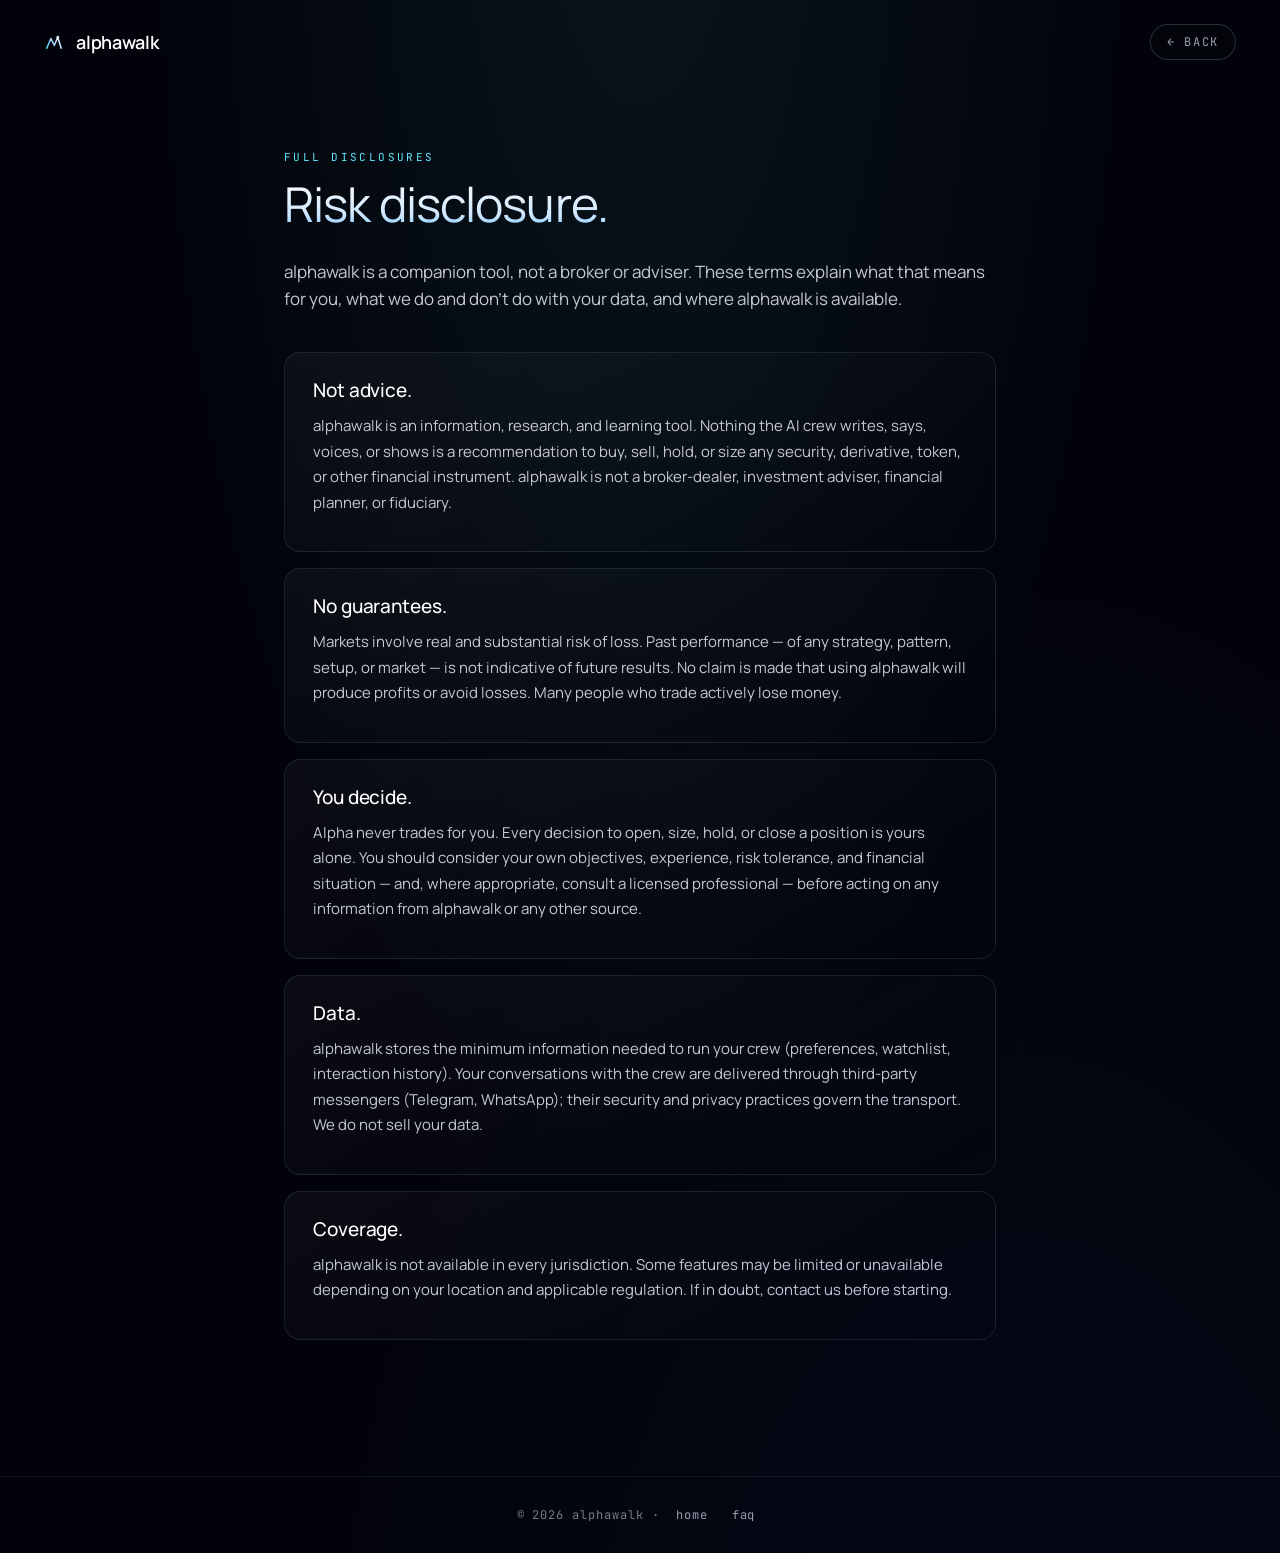
==== disclosures.html @ 396869d4 "Add files via upload" ====
<!doctype html>
<html lang="en">
<head>
<meta charset="utf-8" />
<meta name="viewport" content="width=device-width,initial-scale=1,viewport-fit=cover" />
<title>Disclosures — alphawalk</title>
<meta name="description" content="Risk disclosure, data, and coverage terms for alphawalk." />
<meta name="theme-color" content="#02030a" />
<link rel="icon" type="image/svg+xml" href="data:image/svg+xml;utf8,<svg xmlns='http://www.w3.org/2000/svg' viewBox='0 0 32 32'><defs><linearGradient id='g' x1='4' y1='26' x2='23' y2='8' gradientUnits='userSpaceOnUse'><stop offset='0%25' stop-color='%235fe8ff'/><stop offset='35%25' stop-color='%237cc9ff'/><stop offset='70%25' stop-color='%23cfe7ff'/><stop offset='100%25' stop-color='%23f4f8ff'/></linearGradient></defs><rect width='32' height='32' rx='7' fill='%2302030a'/><path d='M6 25 L12 11 L17 21 L22 9 L27 25' stroke='url(%23g)' stroke-width='2.3' stroke-linecap='round' stroke-linejoin='round' fill='none'/><circle cx='22' cy='9' r='3.2' fill='%23cfe7ff' opacity='0.35'/><circle cx='22' cy='9' r='2' fill='%23f4f8ff'/></svg>" />
<link rel="preconnect" href="https://fonts.googleapis.com" />
<link rel="preconnect" href="https://fonts.gstatic.com" crossorigin />
<link href="https://fonts.googleapis.com/css2?family=Manrope:wght@300;400;500;600;700&family=JetBrains+Mono:wght@400;500;600&display=swap" rel="stylesheet" />
<style>
  *,*::before,*::after{box-sizing:border-box}
  html,body{margin:0;padding:0}
  :root{
    --ink-0:#05070d;
    --rope:#5fe8ff;
    --icy:#cfe7ff;
    --paper:#eef2ff;
    --paper-soft:rgba(238,242,255,.82);
    --paper-mute:rgba(238,242,255,.65);
    --paper-faint:rgba(238,242,255,.5);
    --sans:'Manrope',system-ui,-apple-system,Helvetica,Arial,sans-serif;
    --mono:'JetBrains Mono',ui-monospace,Menlo,monospace;
  }
  body{
    font-family:var(--sans);
    color:var(--paper);
    background:
      radial-gradient(ellipse at 50% -10%, rgba(95,232,255,.08), transparent 55%),
      radial-gradient(ellipse at 80% 120%, rgba(43,93,255,.06), transparent 50%),
      #02030a;
    min-height:100vh;
    -webkit-font-smoothing:antialiased;
    -moz-osx-font-smoothing:grayscale;
  }
  a{color:var(--rope);text-decoration:none}
  a:hover{color:#fff}
  .shell{max-width:760px; margin:0 auto; padding:0 24px}

  /* Minimal top nav — logo + back link */
  .nav{
    display:flex; align-items:center; justify-content:space-between;
    padding:24px 24px 0;
    max-width:1240px; margin:0 auto;
  }
  .wordmark{
    display:inline-flex; align-items:center; gap:10px;
    font-family:var(--sans); font-weight:600; font-size:18px;
    letter-spacing:-.01em; color:#fff;
  }
  .wordmark .mark-glyph{width:22px; height:22px}
  .back-link{
    font-family:var(--mono); font-size:12px; letter-spacing:.14em;
    text-transform:uppercase; color:var(--paper-mute);
    padding:9px 16px; border-radius:999px;
    border:1px solid rgba(207,231,255,.18);
    background:rgba(4,6,12,.5);
    backdrop-filter:blur(12px);
    -webkit-backdrop-filter:blur(12px);
    transition:color .2s ease, border-color .2s ease, background .2s ease;
  }
  .back-link:hover{
    color:#fff;
    border-color:rgba(95,232,255,.4);
    background:rgba(95,232,255,.08);
  }

  /* Content */
  main{padding:clamp(60px, 10vh, 120px) 0 120px}
  .topic{
    font-family:var(--mono); font-size:11px; letter-spacing:.22em;
    text-transform:uppercase; color:var(--rope);
    margin-bottom:14px;
  }
  h1{
    font-family:var(--sans); font-weight:400;
    font-size:clamp(32px, 5.2vw, 48px);
    letter-spacing:-.02em; line-height:1.08;
    margin:0 0 28px;
    background:linear-gradient(180deg,#fff 0%,#cfe7ff 70%,#7cc9ff 100%);
    -webkit-background-clip:text; background-clip:text;
    color:transparent;
  }
  .intro{
    font-size:17px; line-height:1.6;
    color:var(--paper-soft); margin:0 0 40px;
  }
  h2{
    font-family:var(--sans); font-weight:500;
    font-size:19px; letter-spacing:-.005em;
    color:#fff;
    margin:36px 0 10px;
  }
  p{
    font-size:15px; line-height:1.7;
    color:var(--paper-soft);
    margin:0 0 12px;
  }
  .section{
    padding:24px 28px;
    border-radius:16px;
    border:1px solid rgba(207,231,255,.10);
    background:linear-gradient(150deg, rgba(255,255,255,.04), rgba(255,255,255,0));
    margin-bottom:16px;
  }
  .section h2{margin-top:0}

  /* Footer */
  footer{
    border-top:1px solid rgba(207,231,255,.08);
    padding:30px 0;
    font-size:12px; color:var(--paper-faint);
    text-align:center;
    font-family:var(--mono); letter-spacing:.08em;
  }
  footer a{color:var(--paper-mute); margin:0 8px}
  footer a:hover{color:#fff}

  @media (max-width:600px){
    .nav{padding:16px 16px 0}
    .shell{padding:0 18px}
    .section{padding:20px 18px}
    main{padding:60px 0 80px}
    .intro{font-size:15.5px}
    p{font-size:14.5px}
  }
</style>
</head>
<body>

<nav class="nav">
  <a href="index.html" class="wordmark" aria-label="alphawalk — home">
    <svg class="mark-glyph" viewBox="0 0 32 32" aria-hidden="true">
      <defs>
        <linearGradient id="g" x1="4" y1="26" x2="23" y2="8" gradientUnits="userSpaceOnUse">
          <stop offset="0%"   stop-color="#5fe8ff"/>
          <stop offset="35%"  stop-color="#7cc9ff"/>
          <stop offset="70%"  stop-color="#cfe7ff"/>
          <stop offset="100%" stop-color="#f4f8ff"/>
        </linearGradient>
      </defs>
      <path d="M4 25 L10 11 L15 21 L20 9 L25 25" stroke="url(#g)" stroke-width="2.2" stroke-linecap="round" stroke-linejoin="round" fill="none"/>
      <circle cx="20" cy="9" r="2.6" fill="#cfe7ff" opacity="0.35"/>
      <circle cx="20" cy="9" r="1.6" fill="#f4f8ff"/>
    </svg>
    <span>alphawalk</span>
  </a>
  <a href="index.html" class="back-link">← back</a>
</nav>

<main>
  <div class="shell">
    <div class="topic">Full disclosures</div>
    <h1>Risk disclosure.</h1>
    <p class="intro">alphawalk is a companion tool, not a broker or adviser. These terms explain what that means for you, what we do and don't do with your data, and where alphawalk is available.</p>

    <div class="section">
      <h2>Not advice.</h2>
      <p>alphawalk is an information, research, and learning tool. Nothing the AI crew writes, says, voices, or shows is a recommendation to buy, sell, hold, or size any security, derivative, token, or other financial instrument. alphawalk is not a broker-dealer, investment adviser, financial planner, or fiduciary.</p>
    </div>

    <div class="section">
      <h2>No guarantees.</h2>
      <p>Markets involve real and substantial risk of loss. Past performance — of any strategy, pattern, setup, or market — is not indicative of future results. No claim is made that using alphawalk will produce profits or avoid losses. Many people who trade actively lose money.</p>
    </div>

    <div class="section">
      <h2>You decide.</h2>
      <p>Alpha never trades for you. Every decision to open, size, hold, or close a position is yours alone. You should consider your own objectives, experience, risk tolerance, and financial situation — and, where appropriate, consult a licensed professional — before acting on any information from alphawalk or any other source.</p>
    </div>

    <div class="section">
      <h2>Data.</h2>
      <p>alphawalk stores the minimum information needed to run your crew (preferences, watchlist, interaction history). Your conversations with the crew are delivered through third-party messengers (Telegram, WhatsApp); their security and privacy practices govern the transport. We do not sell your data.</p>
    </div>

    <div class="section">
      <h2>Coverage.</h2>
      <p>alphawalk is not available in every jurisdiction. Some features may be limited or unavailable depending on your location and applicable regulation. If in doubt, contact us before starting.</p>
    </div>
  </div>
</main>

<footer>
  © 2026 alphawalk ·
  <a href="index.html">home</a>
  <a href="index.html#faq">faq</a>
</footer>

</body>
</html>
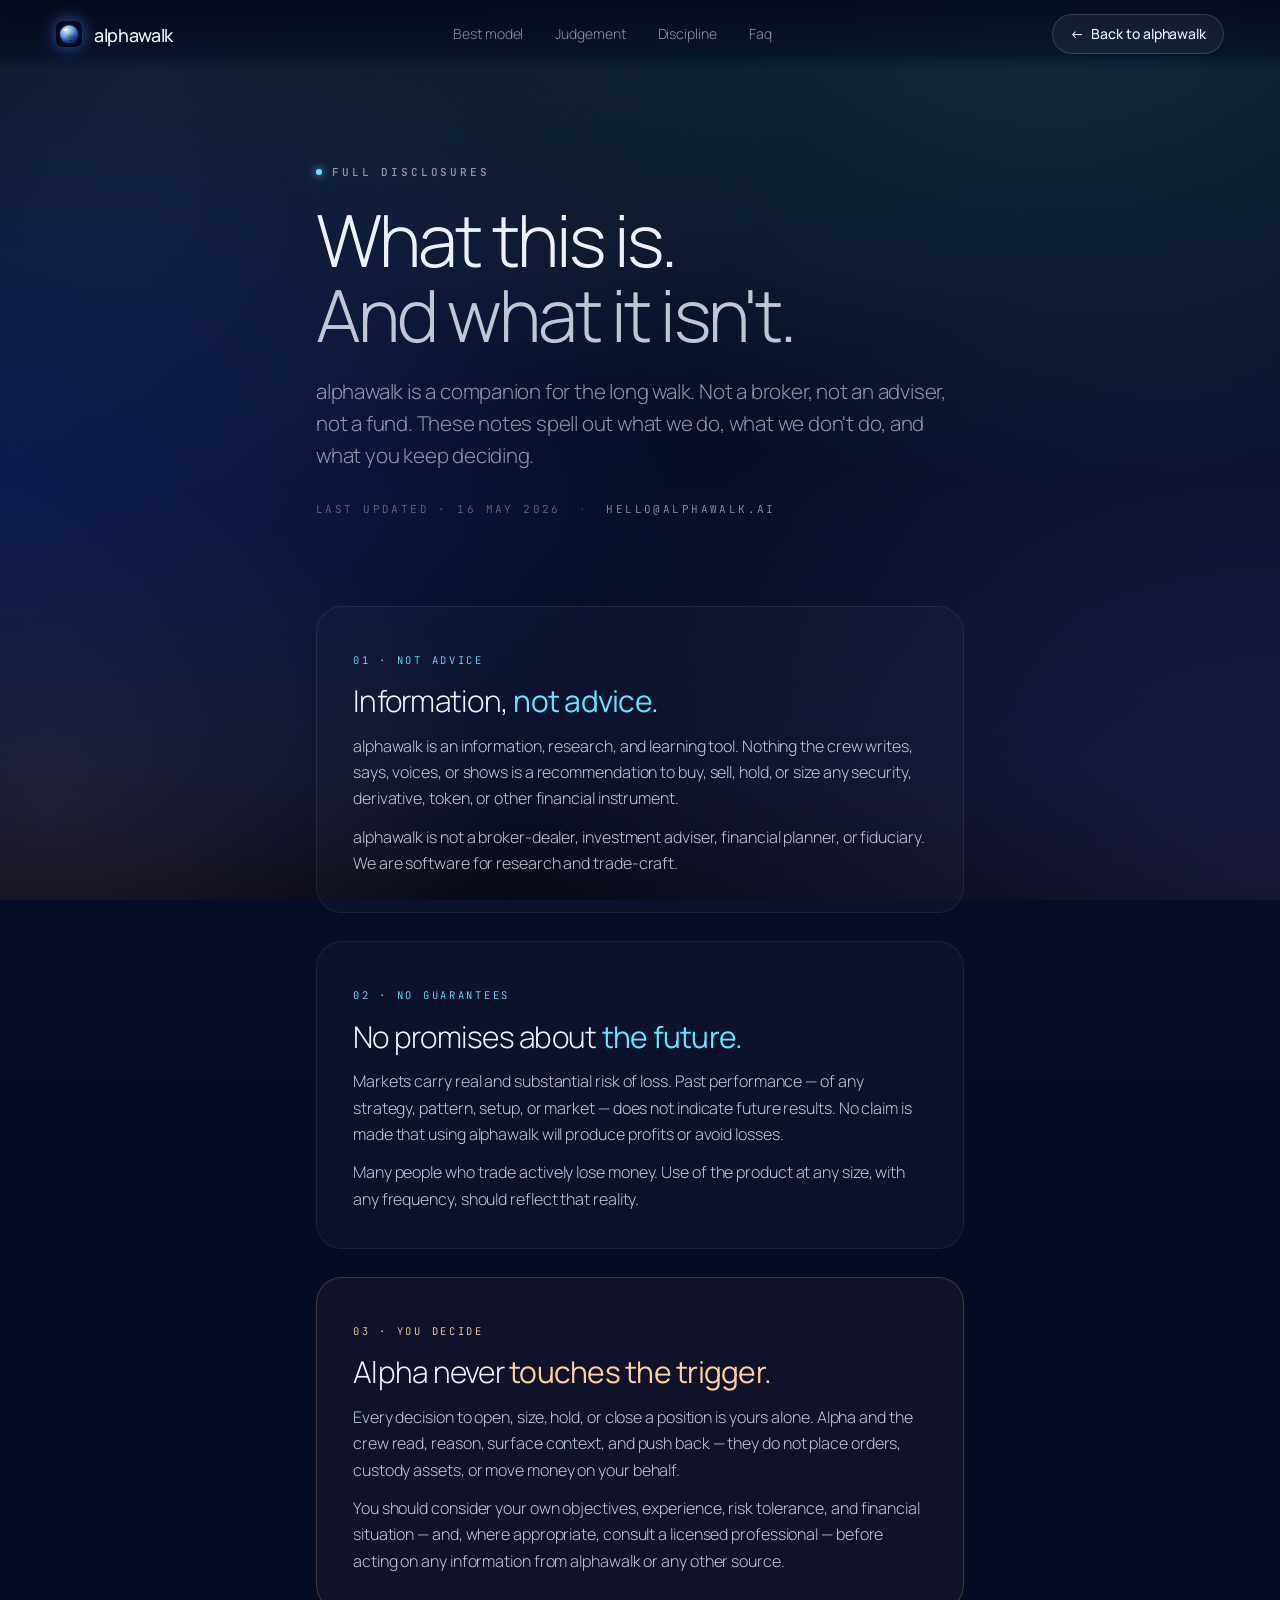
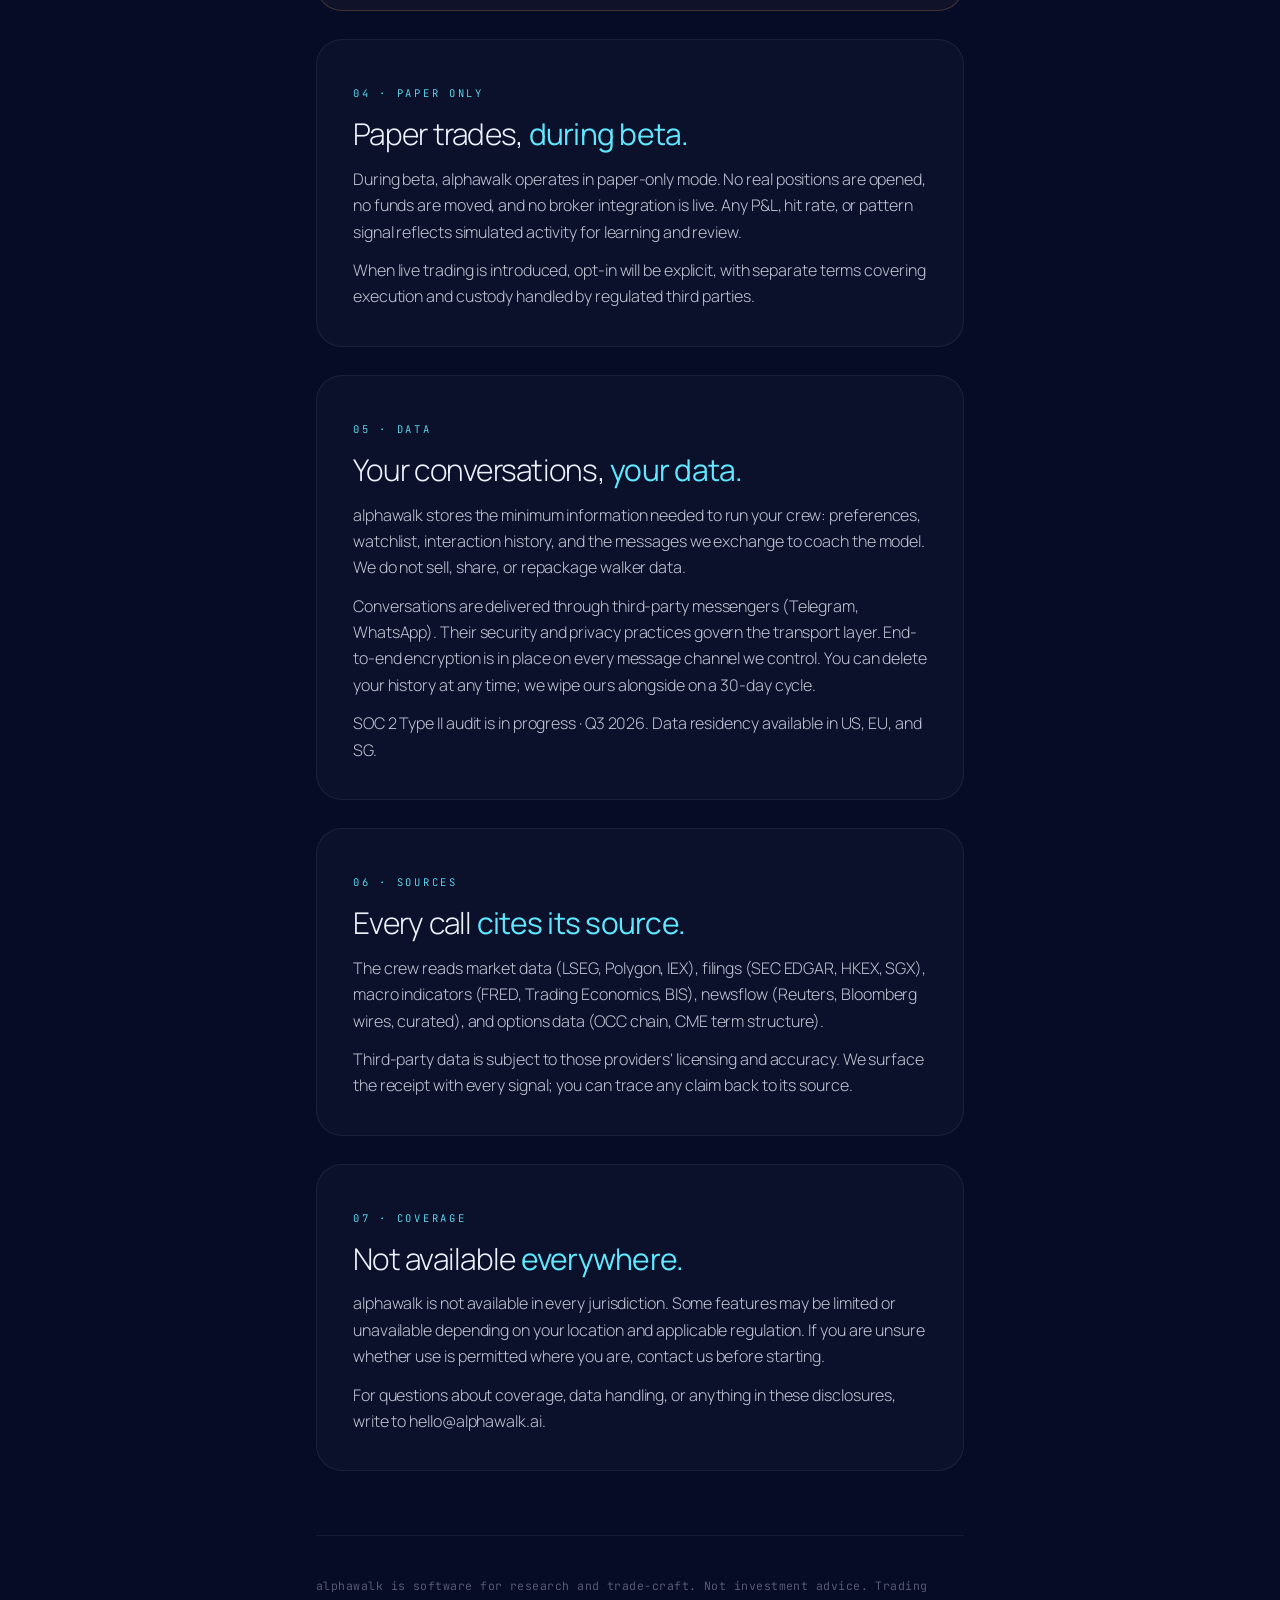
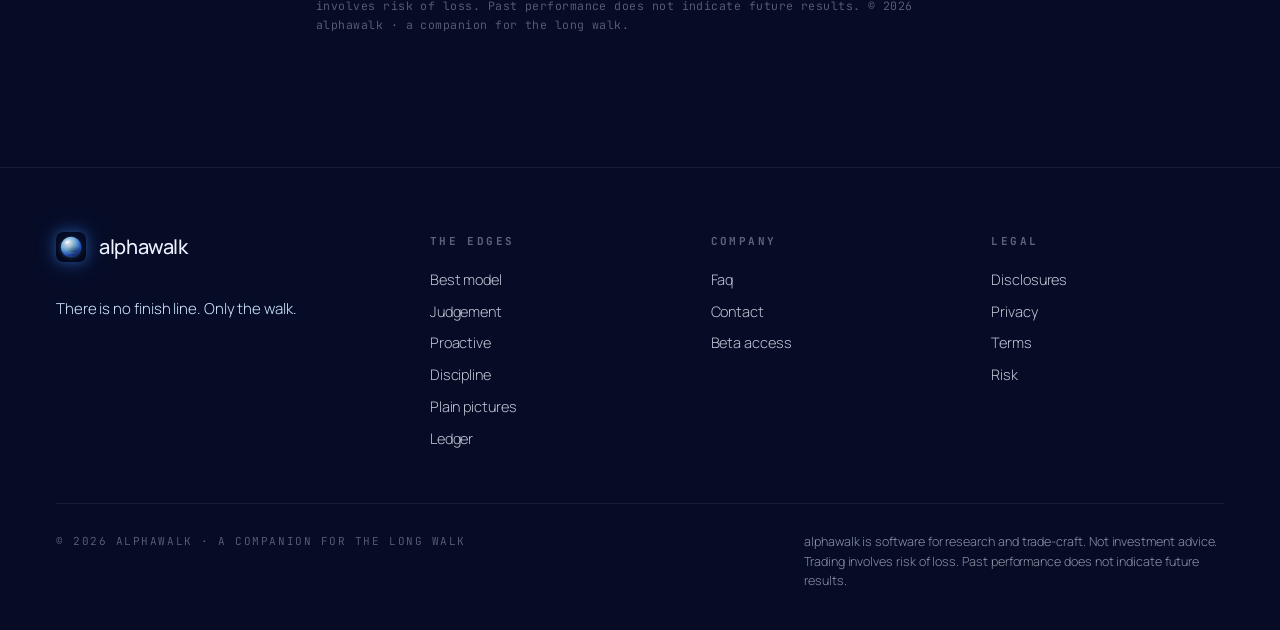
==== commit 56265c05: "Add files via upload" ====
--- a/disclosures.html
+++ b/disclosures.html
@@ -3,190 +3,349 @@
 <head>
 <meta charset="utf-8" />
 <meta name="viewport" content="width=device-width,initial-scale=1,viewport-fit=cover" />
-<title>Disclosures — alphawalk</title>
-<meta name="description" content="Risk disclosure, data, and coverage terms for alphawalk." />
-<meta name="theme-color" content="#02030a" />
-<link rel="icon" type="image/svg+xml" href="data:image/svg+xml;utf8,<svg xmlns='http://www.w3.org/2000/svg' viewBox='0 0 32 32'><defs><linearGradient id='g' x1='4' y1='26' x2='23' y2='8' gradientUnits='userSpaceOnUse'><stop offset='0%25' stop-color='%235fe8ff'/><stop offset='35%25' stop-color='%237cc9ff'/><stop offset='70%25' stop-color='%23cfe7ff'/><stop offset='100%25' stop-color='%23f4f8ff'/></linearGradient></defs><rect width='32' height='32' rx='7' fill='%2302030a'/><path d='M6 25 L12 11 L17 21 L22 9 L27 25' stroke='url(%23g)' stroke-width='2.3' stroke-linecap='round' stroke-linejoin='round' fill='none'/><circle cx='22' cy='9' r='3.2' fill='%23cfe7ff' opacity='0.35'/><circle cx='22' cy='9' r='2' fill='%23f4f8ff'/></svg>" />
+<title>Disclosures · alphawalk</title>
+<meta name="description" content="Risk disclosures, data handling, and coverage terms for alphawalk." />
+<meta name="theme-color" content="#06091a" />
+<link rel="icon" type="image/svg+xml" href="favicon.svg" />
+<link rel="apple-touch-icon" href="favicon.svg" />
+<link rel="mask-icon" href="favicon.svg" color="#5fe8ff" />
 <link rel="preconnect" href="https://fonts.googleapis.com" />
 <link rel="preconnect" href="https://fonts.gstatic.com" crossorigin />
-<link href="https://fonts.googleapis.com/css2?family=Manrope:wght@300;400;500;600;700&family=JetBrains+Mono:wght@400;500;600&display=swap" rel="stylesheet" />
+<link href="https://fonts.googleapis.com/css2?family=Manrope:wght@200;300;400;500;600&family=JetBrains+Mono:wght@400;500&family=Quicksand:wght@500;600;700&display=swap" rel="stylesheet" />
+<!-- shared brand stylesheet · keeps disclosures and landing visually one site -->
+<link rel="stylesheet" href="styles.css" />
 <style>
-  *,*::before,*::after{box-sizing:border-box}
-  html,body{margin:0;padding:0}
-  :root{
-    --ink-0:#05070d;
-    --rope:#5fe8ff;
-    --icy:#cfe7ff;
-    --paper:#eef2ff;
-    --paper-soft:rgba(238,242,255,.82);
-    --paper-mute:rgba(238,242,255,.65);
-    --paper-faint:rgba(238,242,255,.5);
-    --sans:'Manrope',system-ui,-apple-system,Helvetica,Arial,sans-serif;
-    --mono:'JetBrains Mono',ui-monospace,Menlo,monospace;
-  }
-  body{
-    font-family:var(--sans);
-    color:var(--paper);
-    background:
-      radial-gradient(ellipse at 50% -10%, rgba(95,232,255,.08), transparent 55%),
-      radial-gradient(ellipse at 80% 120%, rgba(43,93,255,.06), transparent 50%),
-      #02030a;
-    min-height:100vh;
-    -webkit-font-smoothing:antialiased;
-    -moz-osx-font-smoothing:grayscale;
-  }
-  a{color:var(--rope);text-decoration:none}
-  a:hover{color:#fff}
-  .shell{max-width:760px; margin:0 auto; padding:0 24px}
-
-  /* Minimal top nav — logo + back link */
-  .nav{
-    display:flex; align-items:center; justify-content:space-between;
-    padding:24px 24px 0;
-    max-width:1240px; margin:0 auto;
-  }
-  .wordmark{
-    display:inline-flex; align-items:center; gap:10px;
-    font-family:var(--sans); font-weight:600; font-size:18px;
-    letter-spacing:-.01em; color:#fff;
-  }
-  .wordmark .mark-glyph{width:22px; height:22px}
-  .back-link{
-    font-family:var(--mono); font-size:12px; letter-spacing:.14em;
-    text-transform:uppercase; color:var(--paper-mute);
-    padding:9px 16px; border-radius:999px;
-    border:1px solid rgba(207,231,255,.18);
-    background:rgba(4,6,12,.5);
-    backdrop-filter:blur(12px);
-    -webkit-backdrop-filter:blur(12px);
-    transition:color .2s ease, border-color .2s ease, background .2s ease;
-  }
-  .back-link:hover{
-    color:#fff;
-    border-color:rgba(95,232,255,.4);
-    background:rgba(95,232,255,.08);
-  }
-
-  /* Content */
-  main{padding:clamp(60px, 10vh, 120px) 0 120px}
-  .topic{
-    font-family:var(--mono); font-size:11px; letter-spacing:.22em;
-    text-transform:uppercase; color:var(--rope);
-    margin-bottom:14px;
-  }
-  h1{
-    font-family:var(--sans); font-weight:400;
-    font-size:clamp(32px, 5.2vw, 48px);
-    letter-spacing:-.02em; line-height:1.08;
-    margin:0 0 28px;
-    background:linear-gradient(180deg,#fff 0%,#cfe7ff 70%,#7cc9ff 100%);
-    -webkit-background-clip:text; background-clip:text;
-    color:transparent;
-  }
-  .intro{
-    font-size:17px; line-height:1.6;
-    color:var(--paper-soft); margin:0 0 40px;
-  }
-  h2{
-    font-family:var(--sans); font-weight:500;
-    font-size:19px; letter-spacing:-.005em;
-    color:#fff;
-    margin:36px 0 10px;
-  }
-  p{
-    font-size:15px; line-height:1.7;
-    color:var(--paper-soft);
-    margin:0 0 12px;
-  }
-  .section{
-    padding:24px 28px;
-    border-radius:16px;
-    border:1px solid rgba(207,231,255,.10);
-    background:linear-gradient(150deg, rgba(255,255,255,.04), rgba(255,255,255,0));
-    margin-bottom:16px;
-  }
-  .section h2{margin-top:0}
-
-  /* Footer */
-  footer{
-    border-top:1px solid rgba(207,231,255,.08);
-    padding:30px 0;
-    font-size:12px; color:var(--paper-faint);
-    text-align:center;
-    font-family:var(--mono); letter-spacing:.08em;
-  }
-  footer a{color:var(--paper-mute); margin:0 8px}
-  footer a:hover{color:#fff}
-
-  @media (max-width:600px){
-    .nav{padding:16px 16px 0}
-    .shell{padding:0 18px}
-    .section{padding:20px 18px}
-    main{padding:60px 0 80px}
-    .intro{font-size:15.5px}
-    p{font-size:14.5px}
-  }
+/* ============================================================
+   disclosures · page-local layout only
+   All colors, type, and motion tokens come from styles.css.
+   This block handles the long-form column and section rhythm.
+   ============================================================ */
+.disc-page{
+  padding: clamp(96px, 12vw, 160px) 0 clamp(72px, 10vw, 120px);
+  position: relative;
+}
+.disc-shell{
+  max-width: 760px;
+  margin: 0 auto;
+  padding: 0 var(--gut);
+}
+
+/* HEADER · eyebrow + h1 + lede · matches landing editorial frame */
+.disc-head{
+  margin-bottom: clamp(48px, 7vw, 88px);
+}
+.disc-head .eyebrow{
+  display: inline-flex;
+  align-items: center;
+  gap: 10px;
+  font-family: var(--mono);
+  font-size: 11px;
+  letter-spacing: .26em;
+  text-transform: uppercase;
+  color: var(--paper-mute);
+  margin-bottom: 22px;
+}
+.disc-head .eyebrow .dot{
+  width: 6px;
+  height: 6px;
+  border-radius: 999px;
+  background: var(--rope);
+  box-shadow: 0 0 8px var(--rope);
+  animation: pulse 2.4s var(--ease-out) infinite;
+}
+.disc-head h1{
+  font-family: var(--sans);
+  font-weight: 300;
+  font-size: clamp(40px, 6.2vw, 72px);
+  letter-spacing: -.04em;
+  line-height: 1.04;
+  color: var(--paper);
+  margin: 0 0 24px;
+}
+.disc-head h1 em{
+  font-style: normal;
+  color: var(--paper-soft);
+}
+.disc-head .lede{
+  font-family: var(--sans);
+  font-weight: 300;
+  font-size: clamp(17px, 1.6vw, 22px);
+  line-height: 1.55;
+  color: var(--paper-mute);
+  max-width: 56ch;
+  margin: 0;
+}
+
+/* meta strip · last updated · contact */
+.disc-meta{
+  display: flex;
+  flex-wrap: wrap;
+  gap: 18px;
+  align-items: center;
+  margin-top: 28px;
+  font-family: var(--mono);
+  font-size: 11px;
+  letter-spacing: .22em;
+  text-transform: uppercase;
+  color: var(--paper-faint);
+}
+.disc-meta .sep{ color: var(--paper-ghost); }
+.disc-meta a{
+  color: var(--paper-mute);
+  text-decoration: none;
+  transition: color .25s var(--ease-out);
+}
+.disc-meta a:hover{ color: var(--rope); }
+
+/* SECTIONS · matches the editorial card rhythm of the landing */
+.disc-list{
+  display: flex;
+  flex-direction: column;
+  gap: clamp(20px, 2.4vw, 28px);
+}
+.disc-section{
+  position: relative;
+  padding: clamp(24px, 3vw, 36px) clamp(22px, 3vw, 36px);
+  border-radius: var(--r-lg);
+  background: rgba(238,242,255,.025);
+  border: 1px solid var(--rule);
+  transition: border-color .35s var(--ease-out), background .35s var(--ease-out);
+}
+.disc-section:hover{
+  border-color: var(--rule-strong);
+  background: rgba(95,232,255,.035);
+}
+.disc-section .num{
+  display: inline-block;
+  font-family: var(--mono);
+  font-size: 10.5px;
+  letter-spacing: .26em;
+  text-transform: uppercase;
+  color: var(--rope);
+  margin-bottom: 14px;
+}
+.disc-section h2{
+  font-family: var(--sans);
+  font-weight: 300;
+  font-size: clamp(22px, 2.4vw, 30px);
+  letter-spacing: -.025em;
+  line-height: 1.18;
+  color: var(--paper);
+  margin: 0 0 14px;
+}
+.disc-section h2 em{
+  font-style: normal;
+  color: var(--rope);
+  font-weight: 400;
+}
+.disc-section p{
+  font-family: var(--sans);
+  font-weight: 300;
+  font-size: 16px;
+  line-height: 1.65;
+  color: var(--paper-soft);
+  margin: 0 0 12px;
+}
+.disc-section p:last-child{ margin-bottom: 0; }
+.disc-section p strong{
+  color: var(--paper);
+  font-weight: 500;
+}
+
+/* the autonomy ember beat · "you decide" gets the warm accent */
+.disc-section.is-ember{
+  background: rgba(255,177,106,.04);
+  border-color: rgba(255,177,106,.22);
+}
+.disc-section.is-ember:hover{
+  background: rgba(255,177,106,.06);
+  border-color: rgba(255,177,106,.32);
+}
+.disc-section.is-ember .num{ color: var(--ember-warm); }
+.disc-section.is-ember h2 em{ color: var(--ember-warm); }
+
+/* fine-print signature line · matches footer tone */
+.disc-tail{
+  margin-top: clamp(40px, 5vw, 64px);
+  padding-top: clamp(28px, 3.5vw, 40px);
+  border-top: 1px solid var(--rule);
+  font-family: var(--mono);
+  font-size: 11.5px;
+  letter-spacing: .04em;
+  line-height: 1.7;
+  color: var(--paper-faint);
+}
+.disc-tail a{ color: var(--paper-mute); }
+.disc-tail a:hover{ color: var(--rope); }
+
+/* MOBILE · keep the back link visible (inherited nav-cta hides at <880px) */
+@media (max-width: 880px){
+  .nav-cta.is-disc-back{ display: inline-flex !important; }
+  .nav-cta.is-disc-back .arrow-text{ display: none; }
+}
+@media (max-width: 600px){
+  .disc-page{ padding-top: clamp(64px, 14vw, 96px); }
+  .disc-head{ margin-bottom: 40px; }
+  .disc-head h1{ font-size: clamp(34px, 9vw, 48px); }
+  .disc-head .lede{ font-size: 16.5px; }
+  .disc-section{ padding: 22px 20px; }
+  .disc-section h2{ font-size: 22px; }
+  .disc-section p{ font-size: 15px; line-height: 1.65; }
+  .disc-meta{ font-size: 10.5px; letter-spacing: .2em; gap: 12px; }
+  .disc-meta .sep{ display: none; }
+}
+@media (max-width: 380px){
+  .nav-cta.is-disc-back{ padding: 8px 12px; font-size: 11px; }
+}
 </style>
 </head>
 <body>
 
-<nav class="nav">
-  <a href="index.html" class="wordmark" aria-label="alphawalk — home">
-    <svg class="mark-glyph" viewBox="0 0 32 32" aria-hidden="true">
-      <defs>
-        <linearGradient id="g" x1="4" y1="26" x2="23" y2="8" gradientUnits="userSpaceOnUse">
-          <stop offset="0%"   stop-color="#5fe8ff"/>
-          <stop offset="35%"  stop-color="#7cc9ff"/>
-          <stop offset="70%"  stop-color="#cfe7ff"/>
-          <stop offset="100%" stop-color="#f4f8ff"/>
-        </linearGradient>
-      </defs>
-      <path d="M4 25 L10 11 L15 21 L20 9 L25 25" stroke="url(#g)" stroke-width="2.2" stroke-linecap="round" stroke-linejoin="round" fill="none"/>
-      <circle cx="20" cy="9" r="2.6" fill="#cfe7ff" opacity="0.35"/>
-      <circle cx="20" cy="9" r="1.6" fill="#f4f8ff"/>
-    </svg>
-    <span>alphawalk</span>
+<!-- ============================================================
+     NAV · simplified · keeps the brand mark and a way home
+     ============================================================ -->
+<nav class="nav is-past-hero" id="nav" aria-label="Top">
+  <a href="index.html" class="wordmark" aria-label="alphawalk home">
+    <span class="mark" aria-hidden="true">
+      <img src="favicon.svg" alt="" width="32" height="32" decoding="async" />
+    </span>
+    <span class="wordmark-text">alphawalk</span>
   </a>
-  <a href="index.html" class="back-link">← back</a>
+  <div class="nav-links" aria-label="Primary">
+    <a href="index.html#router">Best model</a>
+    <a href="index.html#judge">Judgement</a>
+    <a href="index.html#discipline">Discipline</a>
+    <a href="index.html#faq">Faq</a>
+  </div>
+  <a href="index.html" class="nav-cta is-disc-back" aria-label="Back to alphawalk home">
+    <span class="arrow">←</span>
+    <span class="arrow-text">Back to alphawalk</span>
+  </a>
 </nav>
 
-<main>
-  <div class="shell">
-    <div class="topic">Full disclosures</div>
-    <h1>Risk disclosure.</h1>
-    <p class="intro">alphawalk is a companion tool, not a broker or adviser. These terms explain what that means for you, what we do and don't do with your data, and where alphawalk is available.</p>
-
-    <div class="section">
-      <h2>Not advice.</h2>
-      <p>alphawalk is an information, research, and learning tool. Nothing the AI crew writes, says, voices, or shows is a recommendation to buy, sell, hold, or size any security, derivative, token, or other financial instrument. alphawalk is not a broker-dealer, investment adviser, financial planner, or fiduciary.</p>
-    </div>
-
-    <div class="section">
-      <h2>No guarantees.</h2>
-      <p>Markets involve real and substantial risk of loss. Past performance — of any strategy, pattern, setup, or market — is not indicative of future results. No claim is made that using alphawalk will produce profits or avoid losses. Many people who trade actively lose money.</p>
-    </div>
-
-    <div class="section">
-      <h2>You decide.</h2>
-      <p>Alpha never trades for you. Every decision to open, size, hold, or close a position is yours alone. You should consider your own objectives, experience, risk tolerance, and financial situation — and, where appropriate, consult a licensed professional — before acting on any information from alphawalk or any other source.</p>
-    </div>
-
-    <div class="section">
-      <h2>Data.</h2>
-      <p>alphawalk stores the minimum information needed to run your crew (preferences, watchlist, interaction history). Your conversations with the crew are delivered through third-party messengers (Telegram, WhatsApp); their security and privacy practices govern the transport. We do not sell your data.</p>
-    </div>
-
-    <div class="section">
-      <h2>Coverage.</h2>
-      <p>alphawalk is not available in every jurisdiction. Some features may be limited or unavailable depending on your location and applicable regulation. If in doubt, contact us before starting.</p>
-    </div>
+<main class="disc-page" id="top">
+  <div class="disc-shell">
+
+    <!-- HEADER -->
+    <header class="disc-head">
+      <span class="eyebrow"><span class="dot"></span>Full disclosures</span>
+      <h1>What this is.<br/><em>And what it isn't.</em></h1>
+      <p class="lede">
+        alphawalk is a companion for the long walk. Not a broker, not an adviser, not a fund. These notes spell out what we do, what we don't do, and what you keep deciding.
+      </p>
+      <div class="disc-meta">
+        <span>Last updated · 16 may 2026</span>
+        <span class="sep">·</span>
+        <a href="mailto:hello@alphawalk.ai">hello@alphawalk.ai</a>
+      </div>
+    </header>
+
+    <!-- BODY · seven quiet sections -->
+    <div class="disc-list">
+
+      <section class="disc-section">
+        <span class="num">01 · not advice</span>
+        <h2>Information, <em>not advice.</em></h2>
+        <p>alphawalk is an information, research, and learning tool. Nothing the crew writes, says, voices, or shows is a recommendation to buy, sell, hold, or size any security, derivative, token, or other financial instrument.</p>
+        <p>alphawalk is not a broker-dealer, investment adviser, financial planner, or fiduciary. We are software for research and trade-craft.</p>
+      </section>
+
+      <section class="disc-section">
+        <span class="num">02 · no guarantees</span>
+        <h2>No promises about <em>the future.</em></h2>
+        <p>Markets carry real and substantial risk of loss. Past performance — of any strategy, pattern, setup, or market — does not indicate future results. No claim is made that using alphawalk will produce profits or avoid losses.</p>
+        <p>Many people who trade actively lose money. Use of the product at any size, with any frequency, should reflect that reality.</p>
+      </section>
+
+      <section class="disc-section is-ember">
+        <span class="num">03 · you decide</span>
+        <h2>Alpha never <em>touches the trigger.</em></h2>
+        <p>Every decision to open, size, hold, or close a position is yours alone. Alpha and the crew read, reason, surface context, and push back — they do not place orders, custody assets, or move money on your behalf.</p>
+        <p>You should consider your own objectives, experience, risk tolerance, and financial situation — and, where appropriate, consult a licensed professional — before acting on any information from alphawalk or any other source.</p>
+      </section>
+
+      <section class="disc-section">
+        <span class="num">04 · paper only</span>
+        <h2>Paper trades, <em>during beta.</em></h2>
+        <p>During beta, alphawalk operates in paper-only mode. No real positions are opened, no funds are moved, and no broker integration is live. Any P&amp;L, hit rate, or pattern signal reflects simulated activity for learning and review.</p>
+        <p>When live trading is introduced, opt-in will be explicit, with separate terms covering execution and custody handled by regulated third parties.</p>
+      </section>
+
+      <section class="disc-section">
+        <span class="num">05 · data</span>
+        <h2>Your conversations, <em>your data.</em></h2>
+        <p>alphawalk stores the minimum information needed to run your crew: preferences, watchlist, interaction history, and the messages we exchange to coach the model. We do not sell, share, or repackage walker data.</p>
+        <p>Conversations are delivered through third-party messengers (Telegram, WhatsApp). Their security and privacy practices govern the transport layer. End-to-end encryption is in place on every message channel we control. You can delete your history at any time; we wipe ours alongside on a 30-day cycle.</p>
+        <p>SOC 2 Type II audit is in progress · Q3 2026. Data residency available in US, EU, and SG.</p>
+      </section>
+
+      <section class="disc-section">
+        <span class="num">06 · sources</span>
+        <h2>Every call <em>cites its source.</em></h2>
+        <p>The crew reads market data (LSEG, Polygon, IEX), filings (SEC EDGAR, HKEX, SGX), macro indicators (FRED, Trading Economics, BIS), newsflow (Reuters, Bloomberg wires, curated), and options data (OCC chain, CME term structure).</p>
+        <p>Third-party data is subject to those providers' licensing and accuracy. We surface the receipt with every signal; you can trace any claim back to its source.</p>
+      </section>
+
+      <section class="disc-section">
+        <span class="num">07 · coverage</span>
+        <h2>Not available <em>everywhere.</em></h2>
+        <p>alphawalk is not available in every jurisdiction. Some features may be limited or unavailable depending on your location and applicable regulation. If you are unsure whether use is permitted where you are, contact us before starting.</p>
+        <p>For questions about coverage, data handling, or anything in these disclosures, write to <a href="mailto:hello@alphawalk.ai">hello@alphawalk.ai</a>.</p>
+      </section>
+
+    </div>
+
+    <!-- TAIL · the boilerplate, kept quiet -->
+    <p class="disc-tail">
+      alphawalk is software for research and trade-craft. Not investment advice. Trading involves risk of loss. Past performance does not indicate future results. © 2026 alphawalk · a companion for the long walk.
+    </p>
+
   </div>
 </main>
 
-<footer>
-  © 2026 alphawalk ·
-  <a href="index.html">home</a>
-  <a href="index.html#faq">faq</a>
+<!-- ============================================================
+     FOOTER · matches landing page footer system
+     ============================================================ -->
+<footer class="foot">
+  <div class="foot-grid">
+    <div class="foot-brand">
+      <a href="index.html" class="wordmark">
+        <span class="mark" aria-hidden="true">
+          <img src="favicon.svg" alt="" width="32" height="32" decoding="async" />
+        </span>
+        <span class="wordmark-text">alphawalk</span>
+      </a>
+      <p class="italic">There is no finish line. Only the walk.</p>
+    </div>
+    <div class="foot-col">
+      <h4>The edges</h4>
+      <a href="index.html#router">Best model</a>
+      <a href="index.html#judge">Judgement</a>
+      <a href="index.html#proactive">Proactive</a>
+      <a href="index.html#discipline">Discipline</a>
+      <a href="index.html#translate">Plain pictures</a>
+      <a href="index.html#ledger">Ledger</a>
+    </div>
+    <div class="foot-col">
+      <h4>Company</h4>
+      <a href="index.html#faq">Faq</a>
+      <a href="mailto:hello@alphawalk.ai">Contact</a>
+      <a href="index.html#cta">Beta access</a>
+    </div>
+    <div class="foot-col">
+      <h4>Legal</h4>
+      <a href="disclosures.html">Disclosures</a>
+      <a href="#">Privacy</a>
+      <a href="#">Terms</a>
+      <a href="#">Risk</a>
+    </div>
+  </div>
+  <div class="foot-bottom">
+    <span>© 2026 alphawalk · a companion for the long walk</span>
+    <p class="disclaimer">
+      alphawalk is software for research and trade-craft. Not investment advice. Trading involves risk of loss. Past performance does not indicate future results.
+    </p>
+  </div>
 </footer>
 
 </body>
--- a/styles.css
+++ b/styles.css
@@ -0,0 +1,5709 @@
+/* alphawalk · styles.css · extracted from index.html for cacheability */
+
+/* ============================================================
+   alphawalk · v15 · editorial frame · quant interior
+   The page is a printed broadsheet that is also live tape.
+   ============================================================ */
+
+:root{
+  /* ---- surfaces · deep ocean midnight, never pure black ---- */
+  --ink:        #03061a;     /* deep abyss · page bottom */
+  --night:      #060c26;     /* midnight navy · primary surface */
+  --night-lift: #0a1334;
+  --slate:      #0e1942;
+  --slate-lift: #14225a;
+  --abyss:      #02040e;     /* darkest pool, behind hero */
+  --paper-back: rgba(238,242,255,.035);
+  --paper-back-strong: rgba(238,242,255,.07);
+
+  /* ---- hairlines · the editorial gridlines ---- */
+  --rule:        rgba(238,242,255,.07);
+  --rule-strong: rgba(238,242,255,.14);
+  --rule-bright: rgba(238,242,255,.26);
+
+  /* ---- aurora · atmospheric glow palette (ref: deep ocean aurora) ---- */
+  --aurora-cyan:    rgba(95, 232, 255, .42);
+  --aurora-azure:   rgba(124, 201, 255, .36);
+  --aurora-violet:  rgba(120, 110, 255, .28);
+  --aurora-indigo:  rgba(43, 93, 255, .32);
+  --aurora-ember:   rgba(255, 177, 106, .22);  /* sunset edge, ember beats only */
+
+  /* ---- text ladder ---- */
+  --paper:       #eef2ff;
+  --paper-soft:  rgba(238,242,255,.80);
+  --paper-mute:  rgba(238,242,255,.58);
+  --paper-faint: rgba(238,242,255,.38);
+  --paper-ghost: rgba(238,242,255,.22);
+
+  /* ---- the walk palette ---- */
+  --rope:        #5fe8ff;   /* cyan · the path, the live signal */
+  --rope-bright: #9ef3ff;
+  --rope-deep:   #2bb6da;
+  --rope-soft:   rgba(95,232,255,.18);
+  --rope-faint:  rgba(95,232,255,.07);
+
+  --ice:         #cfe7ff;
+  --silver:      #e6edfa;
+  --soft-blue:   #7cc9ff;
+  --deep-blue:   #2b5dff;
+  --indigo:      #1e3a8a;
+
+  /* ---- ember · autonomy beat only · use sparingly ---- */
+  --ember:       #ffb16a;
+  --ember-warm:  #ffd1a0;
+  --ember-soft:  rgba(255,177,106,.18);
+  --ember-faint: rgba(255,177,106,.07);
+
+  /* ---- luminous shadows ---- */
+  --glow-rope:   0 0 32px rgba(95,232,255,.45), 0 0 80px rgba(95,232,255,.18);
+  --glow-rope-soft: 0 0 18px rgba(95,232,255,.28);
+  --glow-ember:  0 0 28px rgba(255,177,106,.40), 0 0 60px rgba(255,177,106,.14);
+
+  /* ---- type ---- */
+  --sans:    'Manrope', system-ui, -apple-system, Helvetica, Arial, sans-serif;
+  --serif:   'Fraunces', Georgia, 'Times New Roman', serif;
+  --mono:    'JetBrains Mono', ui-monospace, Menlo, Consolas, monospace;
+
+  /* ---- layout ---- */
+  --maxw: 1240px;
+  --gut:  clamp(20px, 4.5vw, 56px);
+  --section-pad: clamp(96px, 13vw, 180px);
+
+  /* ---- radii · everything rounded ---- */
+  --r-xs: 8px;
+  --r-sm: 12px;
+  --r-md: 18px;
+  --r-lg: 26px;
+  --r-xl: 36px;
+
+  /* ---- easings ---- */
+  --ease-out:      cubic-bezier(.16, 1, .3, 1);
+  --ease-out-expo: cubic-bezier(.19, 1, .22, 1);
+  --ease-out-quart: cubic-bezier(.25, 1, .5, 1);
+}
+
+*,*::before,*::after{ box-sizing: border-box; }
+html, body{ margin:0; padding:0; }
+html{
+  scroll-behavior: smooth;
+  -webkit-font-smoothing: antialiased;
+  text-rendering: optimizeLegibility;
+}
+body{
+  font-family: var(--sans);
+  background: var(--night);
+  color: var(--paper);
+  font-weight: 300;
+  font-size: 17.5px;
+  line-height: 1.65;
+  letter-spacing: -.005em;
+  overflow-x: hidden;
+  -webkit-tap-highlight-color: transparent;
+}
+
+/* deep-ocean aurora backdrop · layered atmosphere · committed midnight */
+body::before{
+  content:'';
+  position: fixed; inset: 0;
+  background:
+    /* top-right cyan aurora bloom */
+    radial-gradient(1400px 900px at 82% -8%,  rgba(95,232,255,.20), transparent 62%),
+    /* upper-left azure wash */
+    radial-gradient(1100px 700px at 12% 8%,   rgba(124,201,255,.12), transparent 60%),
+    /* mid-left indigo undertow */
+    radial-gradient(1200px 900px at 0% 55%,   rgba(43,93,255,.18),   transparent 60%),
+    /* deep-violet floor */
+    radial-gradient(1300px 1000px at 100% 95%, rgba(120,110,255,.16), transparent 60%),
+    /* sunset ember kiss · left horizon · sparse */
+    radial-gradient(700px 500px at 4% 90%,    rgba(255,177,106,.10), transparent 65%),
+    /* committed deep-ocean vertical wash */
+    linear-gradient(180deg, var(--abyss) 0%, #050a22 28%, var(--night) 55%, #050920 85%, var(--abyss) 100%);
+  pointer-events: none;
+  z-index: -3;
+}
+
+/* ambient grain · global film texture · breathes life into the void */
+body::after{
+  content:'';
+  position: fixed; inset: -20%;
+  background-image: url("data:image/svg+xml;utf8,<svg xmlns='http://www.w3.org/2000/svg' viewBox='0 0 240 240'><filter id='n'><feTurbulence type='fractalNoise' baseFrequency='.92' numOctaves='2' stitchTiles='stitch' seed='7'/><feColorMatrix values='0 0 0 0 1  0 0 0 0 1  0 0 0 0 1  0 0 0 .42 0'/></filter><rect width='240' height='240' filter='url(%23n)' opacity='.55'/></svg>");
+  background-size: 240px 240px;
+  pointer-events: none;
+  z-index: -1;
+  opacity: .10;
+  mix-blend-mode: overlay;
+  animation: grainShift 8s steps(8) infinite;
+}
+
+/* editorial gridlines layer · 72px broadsheet · masked to center */
+.gridlines{
+  position: fixed; inset: 0;
+  background-image:
+    linear-gradient(rgba(238,242,255,.020) 1px, transparent 1px),
+    linear-gradient(90deg, rgba(238,242,255,.020) 1px, transparent 1px);
+  background-size: 72px 72px;
+  pointer-events: none;
+  z-index: -2;
+  mask-image: radial-gradient(ellipse at 50% 30%, black 25%, transparent 88%);
+  -webkit-mask-image: radial-gradient(ellipse at 50% 30%, black 25%, transparent 88%);
+}
+
+@keyframes grainShift{
+  0%   { transform: translate(0, 0); }
+  20%  { transform: translate(-3%, 2%); }
+  40%  { transform: translate(2%, -3%); }
+  60%  { transform: translate(-2%, -2%); }
+  80%  { transform: translate(3%, 2%); }
+  100% { transform: translate(0, 0); }
+}
+@media (prefers-reduced-motion: reduce){
+  body::after{ animation: none; }
+}
+
+a{ color: inherit; text-decoration: none; }
+button{ font: inherit; color: inherit; background: none; border: 0; cursor: pointer; padding: 0; }
+img, svg{ display: block; max-width: 100%; }
+
+::selection{ background: rgba(95,232,255,.32); color: var(--paper); }
+
+/* ============================================================
+   CUSTOM CURSOR · cyan ring · soft trailing lerp · scale states
+   Native cursor is hidden on pointer-fine devices; on touch and
+   reduced-motion environments the OS cursor is restored.
+   ============================================================ */
+@media (pointer: fine){
+  html.has-custom-cursor,
+  html.has-custom-cursor *,
+  html.has-custom-cursor *::before,
+  html.has-custom-cursor *::after{ cursor: none !important; }
+}
+/* cursor-ring stripped · was the heaviest cursor element (mix-blend-mode +
+   width/height/margin transitions on hover). The dot + glow remain. */
+.cursor-dot{
+  position: fixed;
+  top: 0; left: 0;
+  width: 4px; height: 4px;
+  margin: -2px 0 0 -2px;
+  border-radius: 999px;
+  background: rgba(238,242,255,.92);
+  box-shadow: 0 0 8px rgba(95,232,255,.7);
+  pointer-events: none;
+  z-index: 9999;
+  opacity: 0;
+  transform: translate3d(-100px, -100px, 0);
+  transition: opacity .25s var(--ease-out);
+}
+.cursor-dot.is-visible{ opacity: 1; }
+
+/* ------------------------------------------------------------
+   CURSOR GLOW · soft cyan halo that follows the pointer sitewide.
+   Sits behind the ring + dot, screen-blended so it brightens dark
+   sections (hero, ledger) and falls away gracefully on paper.
+   No trail — tracks raw pointer for an instant spotlight feel.
+   ------------------------------------------------------------ */
+.cursor-glow{
+  position: fixed;
+  top: 0; left: 0;
+  width: 380px; height: 380px;          /* slightly tighter — less area to composite */
+  margin: -190px 0 0 -190px;
+  border-radius: 50%;
+  pointer-events: none;
+  z-index: 9997;
+  opacity: 0;
+  /* Softer multi-stop gradient gives the same diffuse halo without needing
+     filter: blur() — which was forcing a full GPU re-rasterization on every
+     pointer move + on every hover state change. */
+  background:
+    radial-gradient(closest-side,
+      rgba(159,243,255,.22) 0%,
+      rgba(95,232,255,.14)  18%,
+      rgba(95,232,255,.08)  36%,
+      rgba(95,232,255,.04)  56%,
+      rgba(95,232,255,.015) 74%,
+      rgba(95,232,255,0)    100%);
+  /* mix-blend-mode: screen + filter: blur() together were the dominant cost.
+     We keep screen blending (it's what makes the halo "lift" dark sections)
+     but drop the blur. Single pass, fully compositor-driven. */
+  mix-blend-mode: screen;
+  --gs: 1;
+  transform: translate3d(-300px,-300px,0) scale(var(--gs));
+  transition: opacity .45s var(--ease-out);
+  will-change: transform, opacity;
+}
+.cursor-glow.is-visible{ opacity: 1; }
+/* Hover intensification via scale (compositor-only) instead of changing the
+   filter blur radius (which forces a re-rasterization). */
+.cursor-glow.is-on-link{ opacity: 1; --gs: 1.12; }
+
+@media (prefers-reduced-motion: reduce){
+  .cursor-dot, .cursor-glow{ display: none; }
+}
+
+.shell{ max-width: var(--maxw); margin: 0 auto; padding: 0 var(--gut); }
+
+/* ============================================================
+   TYPE LADDER · editorial first
+   ============================================================ */
+
+.h-display{
+  font-family: var(--sans);
+  font-weight: 200;
+  font-size: clamp(56px, 9vw, 132px);
+  line-height: 1.02;
+  letter-spacing: -.045em;
+  margin: 0;
+}
+.h1{
+  font-family: var(--sans);
+  font-weight: 200;
+  font-size: clamp(46px, 6.4vw, 96px);
+  line-height: 1.04;
+  letter-spacing: -.04em;
+  margin: 0;
+}
+.h2{
+  font-family: var(--sans);
+  font-weight: 200;
+  font-size: clamp(40px, 5.6vw, 84px);
+  line-height: 1.04;
+  letter-spacing: -.038em;
+  margin: 0;
+}
+.h3{
+  font-family: var(--sans);
+  font-weight: 400;
+  font-size: clamp(22px, 2.1vw, 32px);
+  line-height: 1.2;
+  letter-spacing: -.02em;
+  margin: 0;
+}
+.h4{
+  font-family: var(--sans);
+  font-weight: 500;
+  font-size: 17px;
+  letter-spacing: -.01em;
+  margin: 0;
+}
+
+/* em emphasis · brighter ice color · same weight as parent · no italic, no underline */
+.h1 em, .h2 em, .h-display em{
+  font-style: normal;
+  font-family: inherit;
+  font-weight: inherit;
+  color: var(--ice);
+}
+/* GLOBAL · no italic anywhere on the page — covers every nested context */
+em, i, cite, address, dfn,
+.h1 em, .h2 em, .h-display em,
+.dial-closer-line em,
+.crew-h3 em,
+.calm-line em,
+[style*="italic"]{
+  font-style: normal !important;
+}
+
+
+/* mono eyebrow · the signpost · pulsing rope dot */
+.eyebrow{
+  display: inline-flex;
+  align-items: center;
+  gap: 10px;
+  font-family: var(--mono);
+  font-size: 11.5px;
+  font-weight: 500;
+  letter-spacing: .22em;
+  text-transform: uppercase;
+  color: var(--paper-mute);
+}
+.eyebrow .dot{
+  width: 6px; height: 6px;
+  border-radius: 999px;
+  background: var(--rope);
+  box-shadow: 0 0 10px rgba(95,232,255,.7);
+  animation: pulse 2.6s var(--ease-out) infinite;
+}
+.eyebrow .num{ color: var(--paper-faint); font-weight: 400; }
+.eyebrow.is-ember .dot{
+  background: var(--ember);
+  box-shadow: 0 0 10px rgba(255,177,106,.7);
+}
+
+@keyframes pulse{
+  0%, 100%{ opacity:.85; transform: scale(1); }
+  50%{ opacity: 1; transform: scale(1.25); }
+}
+
+.lede{
+  font-family: var(--sans);
+  font-weight: 300;
+  font-size: clamp(18px, 1.45vw, 22px);
+  line-height: 1.55;
+  color: var(--paper-soft);
+  max-width: 62ch;
+  margin: 0;
+  letter-spacing: -.01em;
+}
+
+.body{
+  font-family: var(--sans);
+  font-weight: 300;
+  font-size: 17.5px;
+  line-height: 1.65;
+  color: var(--paper-soft);
+  max-width: 60ch;
+  margin: 0;
+}
+
+.mono-label{
+  font-family: var(--mono);
+  font-size: 11.5px;
+  font-weight: 500;
+  letter-spacing: .22em;
+  text-transform: uppercase;
+  color: var(--paper-faint);
+}
+
+/* ============================================================
+   BUTTONS · rounded, never square
+   ============================================================ */
+.btn{
+  display: inline-flex;
+  align-items: center;
+  gap: 10px;
+  height: 50px;
+  padding: 0 22px;
+  border-radius: 999px;
+  font-family: var(--sans);
+  font-weight: 500;
+  font-size: 14.5px;
+  letter-spacing: -.005em;
+  transition: transform .35s var(--ease-out), background .35s var(--ease-out), box-shadow .35s var(--ease-out), color .35s var(--ease-out);
+  position: relative;
+  white-space: nowrap;
+}
+.btn .arrow{
+  display: inline-flex;
+  transition: transform .4s var(--ease-out-expo);
+}
+.btn:hover .arrow{ transform: translateX(4px); }
+
+.btn-primary{
+  background: linear-gradient(180deg, #f6fbff, #cfe7ff 50%, #9ad6ff);
+  color: #06091a;
+  box-shadow:
+    0 0 0 1px rgba(95,232,255,.4) inset,
+    0 18px 40px -16px rgba(95,232,255,.55),
+    0 0 30px rgba(95,232,255,.20);
+}
+.btn-primary:hover{
+  transform: translateY(-1.5px);
+  box-shadow:
+    0 0 0 1px rgba(95,232,255,.5) inset,
+    0 22px 48px -16px rgba(95,232,255,.7),
+    0 0 40px rgba(95,232,255,.30);
+}
+
+.btn-ghost{
+  background: transparent;
+  color: var(--paper);
+  box-shadow: inset 0 0 0 1px var(--rule-strong);
+}
+.btn-ghost:hover{
+  box-shadow: inset 0 0 0 1px var(--rule-bright);
+  background: var(--paper-back);
+}
+
+/* ============================================================
+   NAV
+   ============================================================ */
+.nav{
+  position: fixed;
+  top: 0; left: 0; right: 0;
+  z-index: 80;
+  padding: 14px var(--gut);
+  display: flex;
+  align-items: center;
+  justify-content: space-between;
+  border-bottom: 1px solid transparent;
+  /* hidden until past hero */
+  transform: translateY(-110%);
+  opacity: 0;
+  pointer-events: none;
+  transition:
+    transform .65s var(--ease-out-expo),
+    opacity .65s var(--ease-out-expo),
+    background .5s var(--ease-out),
+    backdrop-filter .5s var(--ease-out),
+    border-color .5s var(--ease-out);
+}
+.nav.is-past-hero{
+  transform: translateY(0);
+  opacity: 1;
+  pointer-events: auto;
+  background: linear-gradient(180deg, rgba(6,9,26,.88) 0%, rgba(6,9,26,.55) 80%, rgba(6,9,26,0) 100%);
+  backdrop-filter: saturate(160%) blur(20px);
+  -webkit-backdrop-filter: saturate(160%) blur(20px);
+  border-bottom-color: var(--rule);
+}
+/* ============================================================
+   WORDMARK · bespoke split-weight logotype · v18
+   The mark is a single rotating orb (cyan/ice). The word is a
+   custom Manrope lockup, not a stock font choice.
+
+   Design rationale:
+   - Split-weight: "alpha" 600 (the AI edge · confident, precise)
+     + "walk" 400 (the companion register · quiet, beside you).
+     The weight contrast IS the brand story — sharp meets soft.
+   - Manrope (humanist geometric) replaces Quicksand. Quicksand's
+     rounded children's-book terminals fight financial credibility;
+     Manrope's tighter apertures + flatter terminals read as
+     premium SaaS / fintech-considered (Stripe / Notion register).
+   - Lowercase · keeps the editorial calm of the broadsheet.
+   - Optical tracking · -0.018em pulls letters into a single mark
+     instead of a typed word; tiny letter-spacing reset between
+     syllables prevents collision at the alpha/walk seam.
+   - OpenType "ss03" + "cv11" engage Manrope's stylistic 'a' and
+     straight-leg 'l' — small details a stock load misses.
+   ============================================================ */
+.wordmark{
+  display: inline-flex;
+  align-items: center;
+  gap: 12px;
+  font-family: 'Manrope', system-ui, -apple-system, 'Segoe UI', sans-serif;
+  font-weight: 500;
+  font-size: 18px;
+  letter-spacing: -0.018em;
+  text-transform: lowercase;
+  color: var(--paper);
+  line-height: 1;
+  text-decoration: none;
+  transition: color .3s var(--ease-out);
+}
+.wordmark:hover{ color: var(--paper); }
+.wordmark .wordmark-text{
+  position: relative;
+  padding-top: 1px; /* optical centre vs the orb */
+  display: inline-flex;
+  align-items: baseline;
+  font-feature-settings: "ss03" on, "cv11" on, "calt" on, "kern" on;
+  font-variant-ligatures: common-ligatures contextual;
+}
+/* "alpha" — the AI edge · denser weight, full paper */
+.wordmark .wm-alpha{
+  font-weight: 600;
+  color: var(--paper);
+}
+/* "walk" — the companion · lighter weight, slightly recessed colour */
+.wordmark .wm-walk{
+  font-weight: 400;
+  color: var(--paper);
+  opacity: .82;
+  margin-left: .03em; /* hairline optical breath at the syllable seam */
+  transition: opacity .3s var(--ease-out);
+}
+.wordmark:hover .wm-walk{ opacity: 1; }
+/* a11y · the broken span is visual only · screen readers get the whole word */
+.wordmark-sr{
+  position: absolute;
+  width: 1px; height: 1px;
+  padding: 0; margin: -1px;
+  overflow: hidden;
+  clip: rect(0,0,0,0);
+  white-space: nowrap;
+  border: 0;
+}
+.wordmark .mark{
+  position: relative;
+  width: 26px; height: 26px;
+  flex-shrink: 0;
+  display: inline-flex;
+  align-items: center;
+  justify-content: center;
+  transition: transform .55s var(--ease-out-expo), filter .35s var(--ease-out);
+  filter:
+    drop-shadow(0 0 10px rgba(43,93,255,.38))
+    drop-shadow(0 0 5px rgba(95,232,255,.24));
+}
+.wordmark .mark img{
+  width: 100%;
+  height: 100%;
+  display: block;
+  border-radius: 7px;
+  /* calm, slow rotation — the mark is a fluid sphere, never frantic */
+  animation: orbDrift 22s linear infinite;
+  will-change: transform;
+}
+.wordmark:hover .mark{
+  transform: translateY(-1px);
+  filter:
+    drop-shadow(0 0 16px rgba(95,232,255,.42))
+    drop-shadow(0 0 7px rgba(43,93,255,.5));
+}
+.wordmark:hover .mark img{
+  animation-duration: 8s;
+}
+/* footer size · slightly larger so brand reads at page bottom · inherits split weight */
+.foot-brand .wordmark{ font-size: 20px; gap: 13px; letter-spacing: -0.018em; }
+.foot-brand .wordmark .mark{ width: 30px; height: 30px; }
+
+/* HERO WORDMARK · the giant alphawalk · same split-weight Manrope DNA
+   The particle field samples this rendering, so the canvas matches
+   the nav lockup as a single brand voice. */
+.hero-wordmark{
+  font-family: 'Manrope', system-ui, -apple-system, sans-serif;
+  font-weight: 500;
+  letter-spacing: -0.022em;
+}
+
+@keyframes orbDrift{
+  0%   { transform: rotate(0deg); }
+  100% { transform: rotate(360deg); }
+}
+@media (prefers-reduced-motion: reduce){
+  .wordmark .mark img{ animation: none; }
+}
+.nav-links{
+  display: flex;
+  align-items: center;
+  gap: 32px;
+  font-size: 14px;
+  color: var(--paper-mute);
+}
+.nav-links a{
+  position: relative;
+  transition: color .3s var(--ease-out);
+}
+.nav-links a:hover{ color: var(--paper); }
+.nav-links a::after{
+  content:'';
+  position: absolute;
+  left: 0; bottom: -6px;
+  width: 0; height: 1px;
+  background: var(--rope);
+  transition: width .35s var(--ease-out);
+}
+.nav-links a:hover::after{ width: 100%; }
+.nav-cta{
+  height: 40px;
+  padding: 0 18px;
+  border-radius: 999px;
+  display: inline-flex;
+  align-items: center;
+  gap: 8px;
+  font-size: 14px;
+  font-weight: 500;
+  background: rgba(238,242,255,.05);
+  box-shadow: inset 0 0 0 1px var(--rule-strong);
+  color: var(--paper);
+  transition: background .3s var(--ease-out), box-shadow .3s var(--ease-out);
+}
+.nav-cta:hover{
+  background: var(--rope-soft);
+  box-shadow: inset 0 0 0 1px rgba(95,232,255,.45);
+}
+.nav-toggle{
+  display: none;
+  width: 40px; height: 40px;
+  border-radius: 999px;
+  background: rgba(238,242,255,.05);
+  box-shadow: inset 0 0 0 1px var(--rule-strong);
+  position: relative;
+}
+.nav-toggle::before, .nav-toggle::after{
+  content:'';
+  position: absolute;
+  left: 13px; right: 13px;
+  height: 1.2px;
+  background: var(--paper-soft);
+  transition: transform .3s var(--ease-out);
+}
+.nav-toggle::before{ top: 16px; }
+.nav-toggle::after{  bottom: 16px; }
+
+@media (max-width: 880px){
+  .nav-links{ display: none; }
+  .nav-cta{ display: none; }
+  .nav-toggle{ display: block; }
+}
+
+/* ============================================================
+   HERO · the page-fill statement
+   star, wordmark, tagline · slow ~3.5s reveal
+   ============================================================ */
+.hero{
+  position: relative;
+  min-height: 100vh;
+  min-height: 100svh;
+  padding: clamp(110px, 13vh, 160px) var(--gut) clamp(140px, 17vh, 200px);
+  overflow: hidden;
+  display: flex;
+  flex-direction: column;
+  align-items: center;
+  justify-content: center;
+  text-align: center;
+}
+
+/* ambient · single-stroke path drawn across the void */
+.hero-bg{
+  position: absolute;
+  inset: 0;
+  pointer-events: none;
+  z-index: 0;
+}
+.hero-bg svg{ width: 100%; height: 100%; }
+.hero-bg #walkLine{
+  stroke-dasharray: 3800;
+  stroke-dashoffset: 3800;
+  opacity: 0;
+}
+.hero.is-loaded .hero-bg #walkLine{
+  animation: drawPath 4s cubic-bezier(.19,1,.22,1) .15s forwards;
+}
+@keyframes drawPath{
+  0%   { stroke-dashoffset: 3800; opacity: 0; }
+  20%  { opacity: 1; }
+  100% { stroke-dashoffset: 0; opacity: 1; }
+}
+
+/* corner anchors · numbered like a printed page */
+.hero-corner{
+  position: absolute;
+  z-index: 4;
+  font-family: var(--mono);
+  font-size: 10.5px;
+  letter-spacing: .26em;
+  text-transform: uppercase;
+  color: var(--paper-faint);
+  display: inline-flex;
+  align-items: center;
+  gap: 8px;
+  opacity: 0;
+  transition: opacity 1.4s var(--ease-out-expo);
+}
+.hero.is-loaded .hero-corner{ opacity: 1; transition-delay: 3.2s; }
+.hero-corner.tl{ top: clamp(96px, 11vh, 130px); left: var(--gut); }
+.hero-corner.tr{ top: clamp(96px, 11vh, 130px); right: var(--gut); }
+.hero-corner .lp{
+  width: 5px; height: 5px;
+  border-radius: 999px;
+  background: var(--rope);
+  box-shadow: 0 0 6px rgba(95,232,255,.8);
+}
+
+/* AURORA · the deep-ocean wave behind the orb · drifts slowly */
+.hero-aurora{
+  position: absolute;
+  inset: -10% -5% -5% -5%;
+  pointer-events: none;
+  z-index: 0;
+  opacity: 0;
+  transition: opacity 2.4s var(--ease-out-expo);
+}
+.hero.is-loaded .hero-aurora{ opacity: 1; transition-delay: .2s; }
+.hero-aurora svg{
+  width: 100%; height: 100%;
+  filter: blur(.5px);
+}
+.hero-aurora .aur-band{
+  transform-origin: 50% 60%;
+  animation: aurDrift 22s ease-in-out infinite;
+}
+.hero-aurora .aur-band-2{ animation: aurDrift2 28s ease-in-out infinite; }
+.hero-aurora .aur-band-3{ animation: aurDrift3 34s ease-in-out infinite; }
+@keyframes aurDrift{
+  0%, 100% { transform: translate3d(0,0,0) scale(1); opacity:.85; }
+  50%      { transform: translate3d(-1.5%, -1%, 0) scale(1.03); opacity:1; }
+}
+@keyframes aurDrift2{
+  0%, 100% { transform: translate3d(0,0,0) scale(1); opacity:.7; }
+  50%      { transform: translate3d(2%, .5%, 0) scale(1.04); opacity:.95; }
+}
+@keyframes aurDrift3{
+  0%, 100% { transform: translate3d(0,0,0) scale(1); opacity:.55; }
+  50%      { transform: translate3d(-.8%, -1.4%, 0) scale(1.05); opacity:.8; }
+}
+@media (prefers-reduced-motion: reduce){
+  .hero-aurora .aur-band, .hero-aurora .aur-band-2, .hero-aurora .aur-band-3{ animation: none; }
+}
+
+/* HERO GRAIN · heavier film texture inside the hero · layered over aurora */
+.hero-grain{
+  position: absolute;
+  inset: 0;
+  pointer-events: none;
+  z-index: 2;
+  opacity: .14;
+  mix-blend-mode: overlay;
+  background-image: url("data:image/svg+xml;utf8,<svg xmlns='http://www.w3.org/2000/svg' viewBox='0 0 320 320'><filter id='n'><feTurbulence type='fractalNoise' baseFrequency='.85' numOctaves='3' stitchTiles='stitch' seed='13'/><feColorMatrix values='0 0 0 0 1  0 0 0 0 1  0 0 0 0 1  0 0 0 .55 0'/></filter><rect width='320' height='320' filter='url(%23n)'/></svg>");
+  background-size: 320px 320px;
+  animation: grainShift 6s steps(10) infinite;
+}
+@media (prefers-reduced-motion: reduce){
+  .hero-grain{ animation: none; }
+}
+
+/* vignette · settles the eye on the centerpiece */
+.hero::after{
+  content:'';
+  position: absolute;
+  inset: 0;
+  background: radial-gradient(85% 60% at 50% 56%, transparent 45%, rgba(2,4,14,.62) 100%);
+  pointer-events: none;
+  z-index: 1;
+}
+
+.hero-stage{
+  position: relative;
+  z-index: 3;
+  max-width: 1560px;
+  width: 100%;
+  display: flex;
+  flex-direction: column;
+  align-items: center;
+  gap: clamp(20px, 2.4vw, 30px);
+}
+/* luminous halo behind the wordmark · breathes slowly · gives the
+   "page-fill statement" a center of gravity */
+.hero-stage::before{
+  content: '';
+  position: absolute;
+  top: 38%;
+  left: 50%;
+  width: min(86vw, 1180px);
+  height: clamp(320px, 38vw, 560px);
+  transform: translate(-50%, -50%);
+  /* Warm-left ↔ cool-right halo — mirrors the new aurora color pair.
+     The wordmark now sits inside the seam where ember meets azure. */
+  background:
+    radial-gradient(60% 56% at 28% 56%,
+      rgba(255,177,106,.18) 0%,
+      rgba(255,177,106,.08) 35%,
+      rgba(255,177,106,0) 70%),
+    radial-gradient(60% 56% at 74% 50%,
+      rgba(95,232,255,.20) 0%,
+      rgba(124,201,255,.10) 35%,
+      rgba(43,93,255,.04) 65%,
+      rgba(2,4,14,0) 100%);
+  filter: blur(30px);
+  pointer-events: none;
+  z-index: -1;
+  opacity: 0;
+  transition: opacity 2.8s var(--ease-out-expo);
+  animation: heroHalo 11s ease-in-out infinite;
+}
+.hero.is-loaded .hero-stage::before{
+  opacity: 1;
+  transition-delay: 1.2s;
+}
+@keyframes heroHalo{
+  0%, 100% { transform: translate(-50%, -50%) scale(1); opacity: .9; }
+  50%      { transform: translate(-50%, -50%) scale(1.06); opacity: 1; }
+}
+@media (prefers-reduced-motion: reduce){
+  .hero-stage::before{ animation: none; }
+}
+
+/* kicker · live status pill */
+.hero-kicker{
+  display: inline-flex;
+  align-items: center;
+  gap: 14px;
+  padding: 10px 20px;
+  border-radius: 999px;
+  background:
+    linear-gradient(180deg, rgba(95,232,255,.07), rgba(95,232,255,.02)),
+    rgba(238,242,255,.04);
+  box-shadow:
+    inset 0 0 0 1px rgba(95,232,255,.18),
+    0 0 28px rgba(95,232,255,.08);
+  font-family: var(--mono);
+  font-size: 11.5px;
+  letter-spacing: .28em;
+  text-transform: uppercase;
+  color: var(--paper-soft);
+  opacity: 0;
+  transform: translateY(8px);
+  transition: opacity 1.2s var(--ease-out-expo), transform 1.2s var(--ease-out-expo);
+  backdrop-filter: blur(14px);
+  -webkit-backdrop-filter: blur(14px);
+}
+.hero.is-loaded .hero-kicker{ opacity: 1; transform: none; transition-delay: .55s; }
+.hero-kicker .lp{
+  width: 7px; height: 7px;
+  border-radius: 999px;
+  background: var(--rope);
+  box-shadow: 0 0 10px rgba(95,232,255,.85);
+  position: relative;
+}
+.hero-kicker .lp::after{
+  content:'';
+  position: absolute;
+  inset: -5px;
+  border-radius: 999px;
+  border: 1px solid rgba(95,232,255,.4);
+  animation: ripple 2.4s var(--ease-out) infinite;
+}
+@keyframes ripple{
+  0%  { transform: scale(.6); opacity: 1; }
+  100%{ transform: scale(2.3); opacity: 0; }
+}
+.hero-kicker .sep{ color: var(--paper-faint); }
+
+/* ============================================================
+   DEEP STARFIELD · slow drift behind aurora · spatial depth
+   ============================================================ */
+.hero-stars{
+  position: absolute;
+  inset: 0;
+  width: 100%;
+  height: 100%;
+  pointer-events: none;
+  z-index: 0;
+  opacity: 0;
+  transition: opacity 2.6s var(--ease-out-expo);
+}
+.hero.is-loaded .hero-stars{ opacity: .9; transition-delay: .35s; }
+@media (prefers-reduced-motion: reduce){
+  .hero-stars{ display: none; }
+}
+
+/* ============================================================
+   PARALLAX DEPTH ORBS · three soft cyan/violet pools drifting slowly
+   no hard edges · sit behind the wordmark for spatial layering
+   ============================================================ */
+.hero-depth{
+  position: absolute;
+  inset: 0;
+  pointer-events: none;
+  z-index: 1;
+  overflow: hidden;
+}
+.hero-depth__orb{
+  position: absolute;
+  border-radius: 999px;
+  filter: blur(72px);
+  opacity: 0;
+  transition: opacity 3s var(--ease-out-expo);
+  will-change: transform;
+}
+.hero.is-loaded .hero-depth__orb{ opacity: 1; transition-delay: .9s; }
+/* WARM EMBER bloom · anchors the LEFT flank · soft sunset edge */
+.hero-depth__orb--a{
+  width: clamp(420px, 58vw, 780px);
+  height: clamp(420px, 58vw, 780px);
+  left: -14%;
+  top: 18%;
+  background: radial-gradient(circle,
+    rgba(255,177,106,.34) 0%,
+    rgba(255,138,68,.18) 32%,
+    rgba(255,138,68,.06) 58%,
+    rgba(255,138,68,0) 76%);
+  animation: depthDriftA 38s ease-in-out infinite;
+  mix-blend-mode: screen;
+}
+/* COOL AZURE bloom · anchors the RIGHT flank · deep-ocean blue */
+.hero-depth__orb--b{
+  width: clamp(460px, 62vw, 820px);
+  height: clamp(460px, 62vw, 820px);
+  right: -16%;
+  bottom: -4%;
+  background: radial-gradient(circle,
+    rgba(95,232,255,.28) 0%,
+    rgba(43,93,255,.16) 36%,
+    rgba(30,58,138,.06) 64%,
+    rgba(30,58,138,0) 80%);
+  animation: depthDriftB 48s ease-in-out infinite;
+  mix-blend-mode: screen;
+}
+/* center indigo veil · stitches warm and cool · keeps the seam quiet */
+.hero-depth__orb--c{
+  width: clamp(320px, 40vw, 520px);
+  height: clamp(320px, 40vw, 520px);
+  left: 46%;
+  top: 28%;
+  background: radial-gradient(circle,
+    rgba(124,108,255,.14) 0%,
+    rgba(124,108,255,0) 70%);
+  animation: depthDriftC 42s ease-in-out infinite;
+  mix-blend-mode: screen;
+}
+@keyframes depthDriftA{
+  0%, 100%{ transform: translate3d(0, 0, 0) scale(1); }
+  50%     { transform: translate3d(38px, -26px, 0) scale(1.04); }
+}
+@keyframes depthDriftB{
+  0%, 100%{ transform: translate3d(0, 0, 0) scale(1); }
+  50%     { transform: translate3d(-46px, 32px, 0) scale(1.05); }
+}
+@keyframes depthDriftC{
+  0%, 100%{ transform: translate3d(0, 0, 0) scale(1); }
+  50%     { transform: translate3d(-22px, 24px, 0) scale(1.07); }
+}
+@media (prefers-reduced-motion: reduce){
+  .hero-depth__orb{ animation: none; }
+}
+
+/* ============================================================
+   FLOATING TELEMETRY CHIPS · product-true status labels
+   four chips drift around the hero edges · soft pulse on the dot
+   each chip is a tiny rounded pill, cockpit voice, never demanding
+   ============================================================ */
+.hero-tele{
+  position: absolute;
+  inset: 0;
+  pointer-events: none;
+  z-index: 4;
+}
+.hero-tele__chip{
+  position: absolute;
+  left: var(--x);
+  top: var(--y);
+  transform: translate(-50%, -50%);
+  display: inline-flex;
+  align-items: center;
+  gap: 9px;
+  padding: 8px 14px 8px 26px;
+  border-radius: 999px;
+  background: rgba(238,242,255,.035);
+  box-shadow: inset 0 0 0 1px var(--rule);
+  font-family: var(--mono);
+  font-size: 10.5px;
+  letter-spacing: .22em;
+  text-transform: lowercase;
+  color: var(--paper-soft);
+  white-space: nowrap;
+  backdrop-filter: blur(12px);
+  -webkit-backdrop-filter: blur(12px);
+  opacity: 0;
+  transition: opacity 2.4s var(--ease-out-expo);
+  animation: teleFloat 18s ease-in-out infinite;
+  animation-delay: var(--d, 0s);
+}
+.hero.is-loaded .hero-tele__chip{
+  opacity: .92;
+  transition-delay: calc(2.3s + var(--d, 0s));
+}
+.hero-tele__chip::before{
+  content: '';
+  position: absolute;
+  left: 12px;
+  top: 50%;
+  transform: translateY(-50%);
+  width: 6px;
+  height: 6px;
+  border-radius: 999px;
+  background: var(--rope);
+  box-shadow: 0 0 8px rgba(95,232,255,.75);
+  animation: teleBeacon 3.6s ease-in-out infinite;
+  animation-delay: var(--d, 0s);
+}
+.hero-tele__chip .sep{
+  color: var(--paper-ghost);
+  margin: 0 1px;
+}
+.hero-tele__chip .val{
+  color: var(--ice);
+  transition: opacity .55s var(--ease-out-expo);
+  display: inline-block;
+  min-width: 4ch;
+}
+.hero-tele__chip[data-color="ember"]::before{
+  background: var(--ember);
+  box-shadow: 0 0 8px rgba(255,177,106,.7);
+}
+.hero-tele__chip[data-color="violet"]::before{
+  background: #a094ff;
+  box-shadow: 0 0 8px rgba(160,148,255,.7);
+}
+.hero-tele__chip[data-color="silver"]::before{
+  background: var(--ice);
+  box-shadow: 0 0 7px rgba(207,231,255,.55);
+}
+@keyframes teleFloat{
+  0%, 100%{ transform: translate(-50%, -50%); }
+  50%     { transform: translate(calc(-50% + 5px), calc(-50% - 9px)); }
+}
+@keyframes teleBeacon{
+  0%, 100%{ opacity: .95; }
+  50%     { opacity: .35; }
+}
+@media (prefers-reduced-motion: reduce){
+  .hero-tele__chip,
+  .hero-tele__chip::before{ animation: none; }
+}
+@media (max-width: 980px){
+  .hero-tele{ display: none; }
+}
+
+/* ============================================================
+   THE WORDMARK · alphawalk · interactive particle field
+   Renders as a canvas: thousands of dots forming the letterforms,
+   scatter on mouse hover like stardust, spring back when cursor leaves.
+   Slow soft physics · no oscillation · breathes when idle.
+   ============================================================ */
+.hero-wordmark{
+  position: relative;
+  margin: clamp(8px, 1.4vw, 18px) 0 clamp(-4px, -.2vw, 0px);
+  width: min(98vw, 1560px);
+  height: clamp(180px, 24vw, 340px);
+  display: block;
+  line-height: 0;
+  pointer-events: auto;
+  opacity: 0;
+  transition: opacity 1.6s var(--ease-out-expo);
+}
+.hero.is-loaded .hero-wordmark{ opacity: 1; transition-delay: 1.2s; }
+.hero-wordmark__canvas{
+  display: block;
+  width: 100%;
+  height: 100%;
+  /* prevent text selection drag on the particles */
+  user-select: none;
+  -webkit-user-select: none;
+}
+.hero-wordmark__sr{
+  position: absolute;
+  width: 1px; height: 1px;
+  overflow: hidden;
+  clip: rect(0 0 0 0);
+  clip-path: inset(50%);
+  white-space: nowrap;
+}
+/* fallback for reduced motion · render the wordmark as plain text */
+@media (prefers-reduced-motion: reduce){
+  .hero-wordmark{ height: auto; }
+  .hero-wordmark__canvas{ display: none; }
+  .hero-wordmark__sr{
+    position: static;
+    width: auto; height: auto;
+    overflow: visible;
+    clip: auto;
+    clip-path: none;
+    display: block;
+    font-family: var(--sans);
+    font-weight: 200;
+    font-size: clamp(72px, 15.5vw, 240px);
+    letter-spacing: -.06em;
+    color: var(--ice);
+    text-align: center;
+    line-height: 1;
+  }
+}
+
+/* the tagline · single line */
+.hero-tagline{
+  font-family: var(--sans);
+  font-weight: 300;
+  font-size: clamp(22px, 3vw, 44px);
+  letter-spacing: -.022em;
+  line-height: 1.18;
+  margin: 0;
+  max-width: none;
+  color: var(--ice);
+  white-space: nowrap;
+}
+.hero-tagline em{
+  font-family: inherit;
+  font-weight: inherit;
+  color: var(--ice);
+}
+
+.hero-tagline .ln{
+  display: block;
+  opacity: 0;
+  transform: translateY(14px);
+  filter: blur(8px);
+  transition: opacity 1.1s var(--ease-out-expo), transform 1.2s var(--ease-out-expo), filter 1.2s var(--ease-out-expo);
+}
+.hero.is-loaded .hero-tagline .ln-1{ transition-delay: 2.45s; }
+.hero.is-loaded .hero-tagline .ln-2{ transition-delay: 2.68s; }
+.hero.is-loaded .hero-tagline .ln{ opacity: 1; transform: none; filter: blur(0); }
+
+/* hero CTA · form + pips */
+.hero-cta{
+  display: flex;
+  flex-direction: column;
+  align-items: center;
+  gap: 16px;
+  margin-top: clamp(14px, 2vw, 22px);
+  opacity: 0;
+  transform: translateY(12px);
+  transition: opacity 1.1s var(--ease-out-expo), transform 1.1s var(--ease-out-expo);
+}
+.hero.is-loaded .hero-cta{ opacity: 1; transform: none; transition-delay: 3s; }
+
+.hero-form{
+  display: flex;
+  gap: 10px;
+  align-items: center;
+  background: rgba(238,242,255,.045);
+  border-radius: 999px;
+  padding: 6px 6px 6px 22px;
+  box-shadow: inset 0 0 0 1px var(--rule-strong);
+  width: clamp(320px, 38vw, 460px);
+  backdrop-filter: blur(14px);
+  -webkit-backdrop-filter: blur(14px);
+  transition: box-shadow .3s var(--ease-out), background .3s var(--ease-out);
+}
+.hero-form:focus-within{
+  box-shadow: inset 0 0 0 1px rgba(95,232,255,.5);
+  background: rgba(95,232,255,.06);
+}
+.hero-form input{
+  flex: 1;
+  background: transparent;
+  border: 0;
+  color: var(--paper);
+  font: inherit;
+  font-size: 15px;
+  height: 44px;
+  letter-spacing: -.01em;
+  outline: 0;
+}
+.hero-form input::placeholder{ color: var(--paper-faint); }
+.hero-form .btn-primary{ height: 44px; padding: 0 18px; font-size: 14px; }
+
+.hero-pips{
+  display: flex;
+  gap: 12px;
+  align-items: center;
+  flex-wrap: wrap;
+  justify-content: center;
+  font-family: var(--mono);
+  font-size: 11px;
+  letter-spacing: .2em;
+  text-transform: uppercase;
+  color: var(--paper-faint);
+}
+.hero-pips .pip{ position: relative; padding-left: 14px; }
+.hero-pips .pip::before{
+  content:'';
+  position: absolute;
+  left: 0; top: 50%; transform: translateY(-50%);
+  width: 5px; height: 5px;
+  border-radius: 999px;
+  background: var(--paper-ghost);
+}
+.hero-pips .pip:first-child{ padding-left: 0; }
+.hero-pips .pip:first-child::before{ display:none; }
+
+/* scroll cue · whisper at the bottom */
+.hero-scroll{
+  position: absolute;
+  bottom: clamp(20px, 3vh, 32px);
+  left: 50%;
+  transform: translateX(-50%);
+  z-index: 4;
+  display: inline-flex;
+  flex-direction: column;
+  align-items: center;
+  gap: 8px;
+  font-family: var(--mono);
+  font-size: 9.5px;
+  letter-spacing: .42em;
+  text-transform: uppercase;
+  color: var(--paper-ghost);
+  opacity: 0;
+  transition: opacity 1.6s var(--ease-out-expo), color .3s var(--ease-out);
+}
+.hero-scroll:hover{ color: var(--paper-mute); }
+.hero.is-loaded .hero-scroll{ opacity: 1; transition-delay: 3.3s; }
+.hero-scroll .line{
+  position: relative;
+  width: 1px;
+  height: 28px;
+  background: rgba(238,242,255,.10);
+  overflow: hidden;
+}
+.hero-scroll .line::after{
+  content:'';
+  position: absolute;
+  left: 0; right: 0;
+  top: -28px;
+  height: 28px;
+  background: linear-gradient(180deg, transparent, var(--rope));
+  animation: scrollDrop 2.8s ease-in-out infinite;
+}
+@keyframes scrollDrop{
+  0%   { transform: translateY(0); opacity: 0; }
+  18%  { opacity: 1; }
+  82%  { opacity: 1; }
+  100% { transform: translateY(56px); opacity: 0; }
+}
+@media (max-height: 720px){
+  .hero-scroll{ display: none; }
+}
+
+@media (max-width: 760px){
+  .hero-corner.tl, .hero-corner.tr{ display: none; }
+  .hero-wordmark{ width: 96vw; height: clamp(108px, 30vw, 210px); }
+  .hero-tagline{ font-size: clamp(18px, 5.4vw, 26px); white-space: nowrap; }
+  .hero-form{ width: min(92vw, 420px); }
+}
+
+/* ---- LIVE DESK PANEL · the quant interior ---- */
+.desk{
+  position: relative;
+  padding: 22px 22px 16px;
+  border-radius: var(--r-lg);
+  background:
+    linear-gradient(180deg, rgba(255,255,255,.025), rgba(255,255,255,0)),
+    rgba(10,16,40,.55);
+  box-shadow:
+    inset 0 0 0 1px var(--rule-strong),
+    0 28px 70px -18px rgba(0,0,0,.6),
+    0 0 80px rgba(95,232,255,.06);
+  backdrop-filter: blur(18px) saturate(140%);
+  -webkit-backdrop-filter: blur(18px) saturate(140%);
+  overflow: hidden;
+}
+.desk::before{
+  content:'';
+  position: absolute;
+  inset: 0;
+  border-radius: var(--r-lg);
+  background: radial-gradient(160% 100% at 80% -20%, rgba(95,232,255,.10), transparent 60%);
+  pointer-events: none;
+}
+.desk-head{
+  display: flex;
+  align-items: center;
+  justify-content: space-between;
+  padding-bottom: 14px;
+  margin-bottom: 14px;
+  border-bottom: 1px solid var(--rule);
+}
+.desk-who{
+  display: inline-flex;
+  align-items: center;
+  gap: 10px;
+  font-family: var(--mono);
+  font-size: 11.5px;
+  letter-spacing: .22em;
+  text-transform: uppercase;
+  color: var(--paper-soft);
+}
+.desk-who svg{ width: 18px; height: 18px; color: var(--rope); }
+.desk-live{
+  display: inline-flex;
+  align-items: center;
+  gap: 8px;
+  font-family: var(--mono);
+  font-size: 10.5px;
+  letter-spacing: .22em;
+  text-transform: uppercase;
+  color: var(--rope);
+}
+.desk-live .ld{
+  width: 6px; height: 6px;
+  background: var(--rope);
+  border-radius: 999px;
+  box-shadow: 0 0 8px rgba(95,232,255,.8);
+  animation: pulse 1.8s ease-in-out infinite;
+}
+
+.desk-rows{
+  display: flex;
+  flex-direction: column;
+  gap: 2px;
+  font-family: var(--mono);
+}
+.desk-row{
+  display: grid;
+  grid-template-columns: minmax(0,1fr) auto auto;
+  align-items: center;
+  gap: 14px;
+  padding: 10px 10px;
+  border-radius: var(--r-sm);
+  font-size: 13px;
+  color: var(--paper-soft);
+  transition: background .3s var(--ease-out);
+}
+.desk-row:hover{ background: rgba(95,232,255,.05); }
+.desk-row .left{ display: inline-flex; flex-direction: column; gap: 2px; min-width: 0; }
+.desk-row .sym{ color: var(--paper); font-weight: 500; letter-spacing: .04em; }
+.desk-row .why{
+  font-family: var(--sans);
+  font-size: 11.5px;
+  letter-spacing: -.005em;
+  color: var(--paper-mute);
+  text-transform: none;
+}
+.desk-row .px{
+  color: var(--paper);
+  font-weight: 500;
+  font-variant-numeric: tabular-nums;
+  letter-spacing: .02em;
+}
+.desk-row .dt{
+  width: 80px;
+  text-align: right;
+  font-variant-numeric: tabular-nums;
+  font-size: 12.5px;
+}
+.dt.up{ color: var(--rope); }
+.dt.dn{ color: var(--ember); }
+.dt.flat{ color: var(--paper-faint); }
+
+.desk-foot{
+  margin-top: 14px;
+  padding-top: 14px;
+  border-top: 1px solid var(--rule);
+  display: flex;
+  align-items: center;
+  justify-content: space-between;
+  gap: 14px;
+  flex-wrap: wrap;
+}
+.crew-strip{
+  display: inline-flex;
+  align-items: center;
+  gap: 10px;
+}
+.crew-strip .label{
+  font-family: var(--mono);
+  font-size: 10.5px;
+  letter-spacing: .22em;
+  text-transform: uppercase;
+  color: var(--paper-faint);
+}
+.crew-strip .agents{ display: inline-flex; gap: 8px; }
+.crew-strip .agent{
+  display: inline-flex;
+  align-items: center;
+  gap: 6px;
+  padding: 4px 10px;
+  border-radius: 999px;
+  background: rgba(238,242,255,.05);
+  font-family: var(--mono);
+  font-size: 10.5px;
+  letter-spacing: .12em;
+  text-transform: uppercase;
+  color: var(--paper-soft);
+}
+.crew-strip .agent .ag-dot{
+  width: 5px; height: 5px;
+  border-radius: 999px;
+  background: var(--rope);
+}
+.crew-strip .agent[data-acc="ember"] .ag-dot{ background: var(--ember); }
+.desk-stamp{
+  font-family: var(--mono);
+  font-size: 10px;
+  letter-spacing: .22em;
+  text-transform: uppercase;
+  color: var(--paper-faint);
+}
+
+/* ============================================================
+   PAGE FRAME · section wrapper
+   ============================================================ */
+.section{
+  position: relative;
+  padding: var(--section-pad) var(--gut);
+}
+.section-head{
+  max-width: var(--maxw);
+  margin: 0 auto clamp(56px, 8vw, 96px);
+  display: grid;
+  grid-template-columns: minmax(0, 1fr) minmax(0, 1fr);
+  gap: clamp(28px, 5vw, 80px);
+  align-items: end;
+}
+.section-head .lede{ margin-bottom: 4px; }
+.section-head h2{ margin: 18px 0 0; }
+.section-head .eyebrow{ margin-bottom: 0; }
+@media (max-width: 880px){
+  .section-head{ grid-template-columns: 1fr; gap: 24px; }
+}
+
+.section-rule{
+  position: relative;
+  width: 100%;
+  height: 1px;
+  background: linear-gradient(90deg, transparent 0%, var(--rule-strong) 18%, var(--rule-strong) 82%, transparent 100%);
+  margin: 0 auto;
+  max-width: var(--maxw);
+  overflow: hidden;
+}
+/* Glint · a soft cyan dot drifts across the rule every 18s · slow, quiet */
+.section-rule::after{
+  content: '';
+  position: absolute;
+  top: -2px;
+  left: 0;
+  width: 64px;
+  height: 5px;
+  background: radial-gradient(closest-side, rgba(95,232,255,.85), rgba(95,232,255,0));
+  filter: blur(1px);
+  animation: ruleGlint 18s var(--ease-out-quart) infinite;
+}
+@keyframes ruleGlint{
+  0%   { transform: translateX(-10%); opacity: 0; }
+  20%  { opacity: 1; }
+  80%  { opacity: 1; }
+  100% { transform: translateX(110%); opacity: 0; }
+}
+@media (prefers-reduced-motion: reduce){
+  .section-rule::after{ animation: none; display: none; }
+}
+
+/* ============================================================
+   STANDARDS · trust strip · glyph per cell
+   ============================================================ */
+.standards{
+  padding: clamp(96px, 12vw, 156px) var(--gut);
+  border-top: 1px solid var(--rule);
+  border-bottom: 1px solid var(--rule);
+  background: linear-gradient(180deg, rgba(238,242,255,.02), transparent);
+  position: relative;
+  overflow: hidden;
+}
+.standards-shell{
+  max-width: var(--maxw);
+  margin: 0 auto;
+  display: flex;
+  flex-direction: column;
+  gap: clamp(40px, 5vw, 64px);
+}
+.standards-head{
+  display: grid;
+  grid-template-columns: 1fr minmax(280px, 420px);
+  gap: clamp(20px, 4vw, 64px);
+  align-items: end;
+}
+.standards-head .eyebrow{ margin-bottom: 14px; }
+.standards-head .lede{
+  color: var(--paper-mute);
+  font-size: clamp(16px, 1.4vw, 20px);
+  line-height: 1.55;
+  margin: 0;
+  max-width: 42ch;
+}
+@media (max-width: 880px){
+  .standards-head{ grid-template-columns: 1fr; gap: 24px; }
+}
+.standards-group{
+  margin-top: clamp(40px, 6vw, 72px);
+}
+.standards-group:first-of-type{ margin-top: clamp(28px, 4vw, 56px); }
+.standards-grp-h{
+  font-family: var(--mono);
+  font-size: 11px;
+  letter-spacing: .26em;
+  text-transform: uppercase;
+  color: var(--paper-mute);
+  margin: 0 0 clamp(20px, 2.6vw, 36px);
+  font-weight: 500;
+  display: flex;
+  align-items: center;
+  gap: 14px;
+}
+.standards-grp-h::after{
+  content:'';
+  flex: 1;
+  height: 1px;
+  background: linear-gradient(90deg, var(--rule-strong), transparent 70%);
+}
+.standards-group.is-edge .standards-grp-h{ color: var(--ember-warm); }
+.standards-group.is-edge .standards-grp-h::after{
+  background: linear-gradient(90deg, rgba(255,177,106,.45), transparent 70%);
+}
+.standards-grid{
+  display: grid;
+  grid-template-columns: repeat(3, 1fr);
+  gap: clamp(20px, 2.4vw, 36px);
+}
+.standards-grid.is-two{
+  grid-template-columns: repeat(2, 1fr);
+  max-width: 720px;
+}
+.standards-cell{
+  display: flex;
+  flex-direction: column;
+  gap: 12px;
+  padding-left: 22px;
+  position: relative;
+  transition: transform .5s var(--ease-out-expo);
+}
+.standards-cell:hover{ transform: translateY(-2px); }
+.standards-cell:hover .ico{
+  transform: scale(1.08);
+  box-shadow: inset 0 0 0 1px rgba(95,232,255,.45), 0 0 18px rgba(95,232,255,.18);
+}
+.standards-cell .ico{ transition: transform .4s var(--ease-out-expo), box-shadow .4s var(--ease-out); }
+.standards-cell::before{
+  content:'';
+  position: absolute;
+  left: 0; top: 4px; bottom: 6px;
+  width: 1px;
+  background: linear-gradient(180deg, var(--rope), rgba(95,232,255,.15));
+  border-radius: 1px;
+  transition: background .35s var(--ease-out);
+}
+.standards-cell.is-ember::before{
+  background: linear-gradient(180deg, var(--ember), rgba(255,177,106,.15));
+}
+.standards-cell.is-ember .num{ color: var(--ember); }
+.standards-cell.is-ember .ico{
+  color: var(--ember);
+  background: rgba(255,177,106,.10);
+  box-shadow: inset 0 0 0 1px rgba(255,177,106,.28);
+}
+.standards-cell .ico{
+  width: 32px; height: 32px;
+  display: grid;
+  place-items: center;
+  border-radius: 10px;
+  background: rgba(95,232,255,.10);
+  box-shadow: inset 0 0 0 1px rgba(95,232,255,.25);
+  color: var(--rope);
+  margin-bottom: 4px;
+}
+.standards-cell .ico svg{ width: 16px; height: 16px; }
+.standards-cell .num{
+  font-family: var(--mono);
+  font-size: 10.5px;
+  letter-spacing: .26em;
+  text-transform: uppercase;
+  color: var(--rope);
+}
+.standards-cell .head{
+  font-size: 18px;
+  font-weight: 400;
+  letter-spacing: -.018em;
+  color: var(--paper);
+  line-height: 1.28;
+}
+.standards-cell .sub{
+  font-family: var(--mono);
+  font-size: 10.5px;
+  letter-spacing: .18em;
+  text-transform: uppercase;
+  color: var(--paper-faint);
+}
+@media (max-width: 1180px){
+  .standards-grid{ grid-template-columns: repeat(3, 1fr); row-gap: 40px; }
+}
+@media (max-width: 720px){
+  .standards-grid{ grid-template-columns: repeat(2, 1fr); row-gap: 36px; }
+}
+
+/* ============================================================
+   LIVE NOW · the desk panel as its own beat
+   ============================================================ */
+.live-now{ position: relative; overflow: hidden; }
+.live-now::before{
+  content:'';
+  position: absolute;
+  inset: 0;
+  background:
+    radial-gradient(70% 60% at 80% 10%, rgba(95,232,255,.10), transparent 60%),
+    radial-gradient(60% 60% at 12% 90%, rgba(43,93,255,.08), transparent 65%);
+  pointer-events: none;
+  z-index: 0;
+}
+.live-now > *{ position: relative; z-index: 1; }
+.live-wrap{
+  max-width: 980px;
+  margin: 0 auto;
+  position: relative;
+}
+.live-wrap::before,
+.live-wrap::after{
+  content:'';
+  position: absolute;
+  width: 80px;
+  height: 1px;
+  background: linear-gradient(90deg, transparent, var(--rule-strong), transparent);
+  top: 50%;
+}
+.live-wrap::before{ left: -90px; }
+.live-wrap::after{  right: -90px; }
+@media (max-width: 1180px){
+  .live-wrap::before, .live-wrap::after{ display:none; }
+}
+
+/* ============================================================
+   ACT 01 · the walk, alone — 3 typographic cards
+   ============================================================ */
+.act-cards{
+  max-width: var(--maxw);
+  margin: 0 auto;
+  display: grid;
+  grid-template-columns: repeat(3, 1fr);
+  gap: clamp(20px, 2.5vw, 36px);
+}
+.card{
+  position: relative;
+  padding: 36px 30px 32px;
+  border-radius: var(--r-lg);
+  background:
+    linear-gradient(180deg, rgba(238,242,255,.025), rgba(238,242,255,.005));
+  box-shadow:
+    inset 0 0 0 1px var(--rule),
+    0 24px 60px -22px rgba(0,0,0,.6);
+  transition: transform .55s var(--ease-out-expo), box-shadow .55s var(--ease-out-expo), border-color .55s var(--ease-out);
+  overflow: hidden;
+  display: flex;
+  flex-direction: column;
+  gap: 18px;
+  min-height: 320px;
+}
+.card::before{
+  content:'';
+  position: absolute;
+  inset: 0;
+  border-radius: var(--r-lg);
+  background: radial-gradient(140% 80% at 50% -20%, rgba(95,232,255,.08), transparent 70%);
+  pointer-events: none;
+}
+.card:hover{
+  transform: translateY(-3px);
+  box-shadow:
+    inset 0 0 0 1px var(--rule-bright),
+    0 36px 80px -22px rgba(0,0,0,.7),
+    0 0 50px rgba(95,232,255,.10);
+}
+.card .glyph{
+  width: 44px; height: 44px;
+  border-radius: 999px;
+  display: grid;
+  place-items: center;
+  background: rgba(95,232,255,.10);
+  box-shadow: inset 0 0 0 1px rgba(95,232,255,.30);
+  color: var(--rope);
+}
+.card .glyph svg{ width: 22px; height: 22px; }
+.card .topic{
+  font-family: var(--mono);
+  font-size: 11px;
+  letter-spacing: .22em;
+  text-transform: uppercase;
+  color: var(--paper-faint);
+}
+.card h3{
+  font-size: clamp(22px, 2vw, 30px);
+  font-weight: 300;
+  letter-spacing: -.025em;
+  line-height: 1.15;
+  margin: 0;
+}
+.card h3 em{
+  font-style: normal;
+  font-family: var(--sans);
+  font-weight: 400;
+  color: var(--ice);
+}
+.card .body{ color: var(--paper-soft); font-size: 16px; line-height: 1.6; }
+.card .pip{
+  margin-top: auto;
+  font-family: var(--mono);
+  font-size: 10.5px;
+  letter-spacing: .22em;
+  text-transform: uppercase;
+  color: var(--paper-faint);
+}
+@media (max-width: 880px){
+  .act-cards{ grid-template-columns: 1fr; }
+}
+
+/* ============================================================
+   MANIFESTO · printed page · centered prose
+   ============================================================ */
+.manifesto{
+  position: relative;
+  padding: clamp(120px, 16vw, 220px) var(--gut);
+  overflow: hidden;
+}
+.manifesto::before{
+  content:'';
+  position: absolute;
+  inset: clamp(60px, 8vw, 110px) calc(var(--gut) + 0px);
+  border-radius: var(--r-xl);
+  background:
+    radial-gradient(80% 60% at 50% 0%, rgba(95,232,255,.11), transparent 60%),
+    radial-gradient(60% 70% at 18% 90%, rgba(43,93,255,.08), transparent 60%),
+    radial-gradient(50% 60% at 88% 95%, rgba(160,148,255,.07), transparent 60%);
+  pointer-events: none;
+}
+.manifesto::after{
+  /* subtle aurora ribbon, drifts behind the page */
+  content:'';
+  position: absolute;
+  inset: 20% -10% auto -10%;
+  height: 60%;
+  background: radial-gradient(60% 80% at 50% 50%, rgba(95,232,255,.08), transparent 65%);
+  filter: blur(40px);
+  pointer-events: none;
+  animation: aurDrift 26s ease-in-out infinite;
+}
+@media (prefers-reduced-motion: reduce){
+  .manifesto::after{ animation: none; }
+}
+.manifesto-inner{
+  position: relative;
+  max-width: 760px;
+  margin: 0 auto;
+  text-align: center;
+}
+.manifesto h2{
+  font-family: var(--sans);
+  font-weight: 200;
+  font-size: clamp(40px, 5.2vw, 76px);
+  line-height: 1.08;
+  letter-spacing: -.04em;
+  margin: 22px 0 36px;
+}
+.manifesto h2 em{
+  font-style: normal;
+  font-family: var(--sans);
+  font-weight: 300;
+  color: var(--ice);
+  letter-spacing: -.03em;
+  padding-right: .04em;
+}
+.manifesto p{
+  font-family: var(--sans);
+  font-weight: 300;
+  font-size: clamp(18px, 1.4vw, 21px);
+  line-height: 1.6;
+  color: var(--paper-soft);
+  margin: 0 0 22px;
+}
+.manifesto p strong{
+  font-weight: 500;
+  color: var(--paper);
+}
+.manifesto .pull{
+  margin-top: 56px;
+  padding: 36px 32px;
+  border-radius: var(--r-lg);
+  background: rgba(238,242,255,.025);
+  box-shadow: inset 0 0 0 1px var(--rule);
+  display: flex;
+  flex-direction: column;
+  gap: 18px;
+}
+.manifesto .pull .defs{
+  font-family: var(--mono);
+  font-size: 12.5px;
+  letter-spacing: .12em;
+  color: var(--paper-mute);
+  display: flex;
+  flex-direction: column;
+  gap: 6px;
+}
+.manifesto .pull .defs span b{
+  color: var(--rope);
+  font-weight: 500;
+  letter-spacing: .18em;
+  text-transform: uppercase;
+}
+.manifesto .pull .promise{
+  font-family: var(--sans);
+  font-weight: 400;
+  font-size: clamp(20px, 1.8vw, 26px);
+  line-height: 1.35;
+  letter-spacing: -.02em;
+  color: var(--paper);
+  font-family: var(--sans);
+}
+.manifesto .pull .promise em{
+  font-style: normal;
+  font-family: var(--sans);
+  font-weight: 300;
+  color: var(--rope-bright);
+}
+
+/* ============================================================
+   CREW · 5 horizontal rows, alternating sides
+   ============================================================ */
+.crew{
+  position: relative;
+}
+.crew-grid{
+  max-width: var(--maxw);
+  margin: 0 auto;
+  display: flex;
+  flex-direction: column;
+  gap: clamp(28px, 4vw, 60px);
+}
+.crew-row{
+  display: grid;
+  grid-template-columns: minmax(0, 1fr) minmax(0, 1.05fr);
+  gap: clamp(36px, 6vw, 80px);
+  align-items: center;
+  padding: clamp(28px, 4vw, 56px) clamp(20px, 3vw, 40px);
+  border-radius: var(--r-xl);
+  background:
+    linear-gradient(180deg, rgba(238,242,255,.018), rgba(238,242,255,.004));
+  box-shadow:
+    inset 0 0 0 1px var(--rule);
+  transition: box-shadow .55s var(--ease-out);
+}
+.crew-row:hover{
+  box-shadow:
+    inset 0 0 0 1px var(--rule-strong),
+    0 0 60px rgba(95,232,255,.06);
+}
+.crew-row.is-flip{ direction: rtl; }
+.crew-row.is-flip > *{ direction: ltr; }
+.crew-row .copy{ min-width: 0; }
+.crew-row .alias{
+  font-family: var(--mono);
+  font-size: 11px;
+  letter-spacing: .22em;
+  text-transform: uppercase;
+  color: var(--paper-mute);
+  margin-bottom: 14px;
+  display: inline-flex;
+  align-items: center;
+  gap: 10px;
+}
+.crew-row .alias .ix{ color: var(--rope); }
+.crew-row .name{
+  font-family: var(--sans);
+  font-weight: 300;
+  font-size: clamp(34px, 4.2vw, 60px);
+  line-height: 1.05;
+  letter-spacing: -.035em;
+  margin: 0 0 14px;
+}
+.crew-row .name b{
+  font-weight: 400;
+  color: var(--rope-bright);
+}
+.crew-row.is-ember .name b{
+  color: var(--ember-warm);
+}
+.crew-row .tag{
+  font-family: var(--sans);
+  font-weight: 400;
+  font-size: clamp(18px, 1.6vw, 24px);
+  color: var(--ice);
+  margin-bottom: 18px;
+}
+.crew-row .desc{
+  font-size: 16.5px;
+  line-height: 1.6;
+  color: var(--paper-soft);
+  max-width: 44ch;
+  margin: 0 0 20px;
+}
+.crew-row .live{
+  display: inline-flex;
+  align-items: center;
+  gap: 10px;
+  font-family: var(--mono);
+  font-size: 11px;
+  letter-spacing: .22em;
+  text-transform: uppercase;
+  color: var(--paper-mute);
+}
+.crew-row .live .lp{
+  width: 6px; height: 6px;
+  border-radius: 999px;
+  background: var(--rope);
+  box-shadow: 0 0 8px rgba(95,232,255,.8);
+  animation: pulse 2.6s ease infinite;
+}
+.crew-row.is-ember .live .lp{
+  background: var(--ember);
+  box-shadow: 0 0 8px rgba(255,177,106,.8);
+}
+
+.bot{
+  position: relative;
+  aspect-ratio: 1 / 1;
+  max-width: 360px;
+  width: 100%;
+  margin-left: auto;
+  border-radius: var(--r-xl);
+  background:
+    radial-gradient(60% 60% at 50% 38%, rgba(95,232,255,.16), transparent 70%),
+    linear-gradient(180deg, rgba(238,242,255,.02), rgba(238,242,255,0)),
+    rgba(10,16,40,.4);
+  box-shadow:
+    inset 0 0 0 1px var(--rule-strong),
+    0 24px 60px -20px rgba(0,0,0,.6);
+  overflow: hidden;
+}
+.crew-row.is-flip .bot{ margin-left: 0; margin-right: auto; }
+.crew-row.is-ember .bot{
+  background:
+    radial-gradient(60% 60% at 50% 38%, rgba(255,177,106,.18), transparent 70%),
+    linear-gradient(180deg, rgba(238,242,255,.02), rgba(238,242,255,0)),
+    rgba(10,16,40,.4);
+}
+.bot svg{ width: 100%; height: 100%; }
+/* Rotating ring decorations · hidden by default since they overlay
+   the new product-true data visualizations. Kept in DOM for non-data
+   panels that may opt-in via .bot.has-rings. */
+.bot .ring{ display: none; }
+.bot.has-rings .ring{
+  display: block;
+  position: absolute;
+  inset: 12% 12% 12% 12%;
+  border-radius: 999px;
+  border: 1px dashed rgba(207,231,255,.16);
+  animation: slowSpin 26s linear infinite;
+}
+.bot.has-rings .ring.r2{
+  inset: 28% 28% 28% 28%;
+  border: 1px dotted rgba(207,231,255,.22);
+  animation-direction: reverse;
+  animation-duration: 18s;
+}
+@keyframes slowSpin{
+  to{ transform: rotate(360deg); }
+}
+
+@media (max-width: 880px){
+  .crew-row,
+  .crew-row.is-flip{
+    grid-template-columns: 1fr;
+    direction: ltr;
+    gap: 30px;
+  }
+  .bot{ margin: 0; max-width: 280px; }
+}
+
+/* ============================================================
+   CADENCE · plan · walk · compound
+   ============================================================ */
+.cadence{
+  position: relative;
+}
+.cadence-grid{
+  max-width: var(--maxw);
+  margin: 0 auto;
+  display: grid;
+  grid-template-columns: repeat(3, 1fr);
+  gap: clamp(20px, 2.6vw, 40px);
+  counter-reset: step;
+}
+.step{
+  position: relative;
+  display: flex;
+  flex-direction: column;
+  border-radius: var(--r-lg);
+  background: linear-gradient(180deg, rgba(238,242,255,.02), rgba(238,242,255,.005));
+  box-shadow: inset 0 0 0 1px var(--rule);
+  overflow: hidden;
+  counter-increment: step;
+  transition: box-shadow .4s var(--ease-out);
+}
+.step:hover{
+  box-shadow: inset 0 0 0 1px var(--rule-strong);
+}
+.step::before{
+  content: '0' counter(step);
+  position: absolute;
+  top: 20px; right: 22px;
+  font-family: var(--mono);
+  font-weight: 400;
+  font-size: 11px;
+  letter-spacing: .26em;
+  color: var(--paper-faint);
+  z-index: 3;
+}
+.step-mock{
+  position: relative;
+  padding: 22px 22px 18px;
+  background: linear-gradient(180deg, rgba(95,232,255,.06), rgba(95,232,255,.015));
+  border-bottom: 1px solid var(--rule);
+  min-height: 184px;
+  display: flex;
+  flex-direction: column;
+  justify-content: flex-end;
+  gap: 8px;
+  overflow: hidden;
+}
+.step-mock::after{
+  content:'';
+  position: absolute;
+  inset: 0;
+  background: radial-gradient(120% 80% at 80% 0%, rgba(95,232,255,.12), transparent 60%);
+  pointer-events: none;
+}
+.step-copy{
+  padding: 24px 26px 28px;
+  display: flex;
+  flex-direction: column;
+  gap: 12px;
+  flex: 1;
+}
+.step .verb{
+  font-family: var(--mono);
+  font-size: 11px;
+  letter-spacing: .26em;
+  text-transform: uppercase;
+  color: var(--rope);
+}
+.step h3{
+  font-size: clamp(24px, 2.4vw, 34px);
+  font-weight: 300;
+  line-height: 1.1;
+  letter-spacing: -.025em;
+  margin: 0;
+}
+.step h3 em{
+  font-family: var(--sans);
+  font-weight: 400;
+  color: var(--ice);
+}
+.step p{ color: var(--paper-soft); font-size: 15.5px; line-height: 1.6; margin: 0; }
+.step .tag{
+  margin-top: auto;
+  display: inline-flex;
+  align-items: center;
+  gap: 8px;
+  padding: 8px 14px;
+  border-radius: 999px;
+  background: rgba(95,232,255,.06);
+  box-shadow: inset 0 0 0 1px rgba(95,232,255,.18);
+  font-family: var(--mono);
+  font-size: 10.5px;
+  letter-spacing: .14em;
+  color: var(--rope);
+  align-self: flex-start;
+  text-transform: none;
+}
+.step.is-ember::before{ color: var(--ember); }
+.step.is-ember .verb{ color: var(--ember); }
+.step.is-ember .step-mock{
+  background: linear-gradient(180deg, rgba(255,177,106,.06), rgba(255,177,106,.015));
+}
+.step.is-ember .step-mock::after{
+  background: radial-gradient(120% 80% at 80% 0%, rgba(255,177,106,.14), transparent 60%);
+}
+.step.is-ember .tag{
+  background: rgba(255,177,106,.07);
+  box-shadow: inset 0 0 0 1px rgba(255,177,106,.25);
+  color: var(--ember);
+}
+
+/* ---- MOCK COMPONENTS · used inside cadence + reach ---- */
+.mock-chat{
+  flex-direction: column;
+  justify-content: flex-end;
+  gap: 8px;
+}
+.bubble{
+  position: relative;
+  z-index: 1;
+  display: flex;
+  flex-direction: column;
+  gap: 3px;
+  padding: 9px 13px;
+  border-radius: 14px;
+  font-size: 12.5px;
+  line-height: 1.4;
+  max-width: 92%;
+}
+.bubble .bub-meta{
+  font-family: var(--mono);
+  font-size: 9px;
+  letter-spacing: .18em;
+  text-transform: uppercase;
+  color: var(--paper-faint);
+}
+.bubble .bub-text{ color: var(--paper); }
+.bub-you{
+  align-self: flex-end;
+  background: rgba(95,232,255,.16);
+  box-shadow: inset 0 0 0 1px rgba(95,232,255,.30);
+  border-bottom-right-radius: 6px;
+}
+.bub-alpha{
+  align-self: flex-start;
+  background: rgba(238,242,255,.06);
+  box-shadow: inset 0 0 0 1px var(--rule-strong);
+  border-bottom-left-radius: 6px;
+}
+.bub-alpha .bub-meta{ color: var(--rope); }
+
+/* ============================================================
+   MOCK · PROACTIVE SIGNAL PUSH
+   Phone-style notification stack. Each ping is a real-looking
+   push card with app glyph, sender, headline, context line, time.
+   The most recent slides in with a soft ease-out on scroll-reveal.
+   ============================================================ */
+.mock-ping{
+  gap: 10px;
+  justify-content: flex-end;
+  padding: 26px 0 0;
+  position: relative;
+}
+/* "signal · pushed proactively" label — positioned INSIDE the mock so the
+   parent's overflow:hidden doesn't clip it. */
+.mock-ping::before{
+  content: 'signal · pushed proactively';
+  position: absolute;
+  top: 0; left: 0;
+  font-family: var(--mono);
+  font-size: 10px;
+  letter-spacing: .26em;
+  text-transform: uppercase;
+  color: var(--paper-faint);
+}
+.mock-ping::after{
+  content: '';
+  position: absolute;
+  top: 14px; left: 0; right: 0;
+  height: 1px;
+  background: linear-gradient(90deg, transparent, var(--rule-strong), transparent);
+}
+.mock-ping .ping{
+  position: relative;
+  z-index: 1;
+  display: grid;
+  grid-template-columns: 18px 1fr auto;
+  align-items: center;
+  gap: 10px;
+  padding: 8px 12px;
+  border-radius: 12px;
+  background: linear-gradient(180deg, rgba(238,242,255,.06), rgba(238,242,255,.025));
+  box-shadow:
+    inset 0 0 0 1px var(--rule-strong),
+    0 6px 18px -10px rgba(0,0,0,.5);
+  backdrop-filter: blur(10px);
+  -webkit-backdrop-filter: blur(10px);
+  font-size: 12px;
+  line-height: 1.35;
+  transform: translateY(8px);
+  opacity: 0;
+  transition: opacity .9s var(--ease-out-expo), transform .9s var(--ease-out-expo);
+}
+.is-in .mock-ping .ping{ opacity: 1; transform: none; }
+.is-in .mock-ping .ping:nth-child(1){ transition-delay: .05s; }
+.is-in .mock-ping .ping:nth-child(2){ transition-delay: .25s; }
+.is-in .mock-ping .ping:nth-child(3){ transition-delay: .5s; }
+.mock-ping .ping .glyph{
+  width: 18px; height: 18px;
+  border-radius: 5px;
+  background: linear-gradient(180deg, rgba(95,232,255,.22), rgba(95,232,255,.06));
+  box-shadow: inset 0 0 0 1px rgba(95,232,255,.3);
+  display: grid;
+  place-items: center;
+  color: var(--rope-bright);
+  flex-shrink: 0;
+}
+.mock-ping .ping .glyph svg{ width: 10px; height: 10px; }
+.mock-ping .ping .who{
+  font-family: var(--mono);
+  font-size: 9.5px;
+  letter-spacing: .18em;
+  text-transform: uppercase;
+  color: var(--rope);
+  display: block;
+  margin-bottom: 1px;
+}
+.mock-ping .ping .msg{
+  color: var(--paper);
+  font-size: 12px;
+  line-height: 1.3;
+  letter-spacing: -.005em;
+  display: block;
+}
+/* ctx is collapsed by default — keeps cards compact in the grid.
+   Only Alpha (the proactive push moment) shows ctx for receipts. */
+.mock-ping .ping .ctx{ display: none; }
+.mock-ping .ping.is-alpha .ctx{
+  display: block;
+  color: var(--paper-mute);
+  font-size: 11px;
+  line-height: 1.3;
+  letter-spacing: -.003em;
+  margin-top: 2px;
+}
+.mock-ping .ping .when{
+  font-family: var(--mono);
+  font-size: 9px;
+  letter-spacing: .14em;
+  color: var(--paper-faint);
+  text-transform: uppercase;
+  white-space: nowrap;
+  align-self: center;
+}
+.mock-ping .ping.is-alpha{
+  background: linear-gradient(180deg, rgba(255,177,106,.14), rgba(255,177,106,.04));
+  box-shadow:
+    inset 0 0 0 1px rgba(255,177,106,.32),
+    0 12px 28px -10px rgba(255,177,106,.25);
+}
+.mock-ping .ping.is-alpha .glyph{
+  background: linear-gradient(180deg, rgba(255,177,106,.32), rgba(255,177,106,.08));
+  box-shadow: inset 0 0 0 1px rgba(255,177,106,.4);
+  color: var(--ember-warm);
+}
+.mock-ping .ping.is-alpha .who{ color: var(--ember); }
+.mock-ping .ping.is-alpha::before{
+  /* live arrival pulse · only on the alpha (newest) ping */
+  content: '';
+  position: absolute;
+  top: 11px; right: 14px;
+  width: 6px; height: 6px;
+  border-radius: 999px;
+  background: var(--ember);
+  box-shadow: 0 0 8px rgba(255,177,106,.8);
+  animation: pingPulse 2.4s ease-in-out infinite;
+}
+@keyframes pingPulse{
+  0%, 100%{ opacity: 1; transform: scale(1); }
+  50%     { opacity: .3; transform: scale(.85); }
+}
+@media (prefers-reduced-motion: reduce){
+  .mock-ping .ping.is-alpha::before{ animation: none; }
+}
+
+.mock-curve{
+  justify-content: flex-end;
+  gap: 10px;
+}
+.mock-curve svg{
+  position: relative;
+  z-index: 1;
+  width: 100%;
+  height: 96px;
+  display: block;
+}
+.mock-curve .meta{
+  position: relative;
+  z-index: 1;
+  display: flex;
+  justify-content: space-between;
+  font-family: var(--mono);
+  font-size: 10px;
+  letter-spacing: .22em;
+  text-transform: uppercase;
+  color: var(--paper-faint);
+}
+.mock-curve .meta .em{ color: var(--ember); }
+
+/* ============================================================
+   MANIFESTO · random-walk figure
+   ============================================================ */
+.manifesto-fig{
+  margin: 40px auto 12px;
+  padding: 22px 22px 16px;
+  border-radius: var(--r-lg);
+  background: rgba(238,242,255,.025);
+  box-shadow: inset 0 0 0 1px var(--rule);
+  display: flex;
+  flex-direction: column;
+  gap: 12px;
+  text-align: left;
+}
+.manifesto-fig svg{
+  width: 100%;
+  height: auto;
+  max-height: 220px;
+  display: block;
+}
+.manifesto-fig figcaption{
+  display: flex;
+  justify-content: space-between;
+  gap: 16px;
+  flex-wrap: wrap;
+  font-family: var(--mono);
+  font-size: 10.5px;
+  letter-spacing: .2em;
+  text-transform: uppercase;
+  color: var(--paper-faint);
+}
+.manifesto-fig figcaption .src{ color: var(--paper-ghost); }
+
+/* ============================================================
+   REACH · mock-rich cards
+   ============================================================ */
+.reach-card{ overflow: hidden; padding: 0; }
+.reach-mock{
+  padding: 22px 22px 20px;
+  background: linear-gradient(180deg, rgba(95,232,255,.06), rgba(95,232,255,.012));
+  border-bottom: 1px solid var(--rule);
+  min-height: 156px;
+  display: flex;
+  flex-direction: column;
+  gap: 10px;
+  justify-content: center;
+  position: relative;
+}
+.reach-mock.mock-day{ justify-content: center; }
+.reach-card-body{
+  padding: 22px 24px 26px;
+  display: flex;
+  flex-direction: column;
+  gap: 10px;
+}
+
+/* voice bubble · reach #1 */
+.voice-bubble{
+  display: flex;
+  align-items: center;
+  gap: 10px;
+  padding: 10px 14px;
+  border-radius: 999px;
+  background: rgba(95,232,255,.10);
+  box-shadow: inset 0 0 0 1px rgba(95,232,255,.30);
+}
+.voice-bubble .vb-meta{
+  font-family: var(--mono);
+  font-size: 10.5px;
+  letter-spacing: .16em;
+  color: var(--rope);
+  text-transform: uppercase;
+}
+.voice-bubble .vb-wave{
+  display: flex;
+  gap: 2px;
+  align-items: center;
+  height: 18px;
+  margin-left: auto;
+}
+.voice-bubble .vb-wave span{
+  width: 2px;
+  background: var(--rope);
+  border-radius: 2px;
+  display: block;
+  animation: wave 1s ease-in-out infinite;
+}
+.voice-bubble .vb-wave span:nth-child(1){ height: 30%; animation-delay: 0s; }
+.voice-bubble .vb-wave span:nth-child(2){ height: 60%; animation-delay: .08s; }
+.voice-bubble .vb-wave span:nth-child(3){ height: 90%; animation-delay: .16s; }
+.voice-bubble .vb-wave span:nth-child(4){ height: 60%; animation-delay: .24s; }
+.voice-bubble .vb-wave span:nth-child(5){ height: 80%; animation-delay: .32s; }
+.voice-bubble .vb-wave span:nth-child(6){ height: 40%; animation-delay: .40s; }
+.voice-bubble .vb-wave span:nth-child(7){ height: 70%; animation-delay: .48s; }
+.voice-bubble .vb-wave span:nth-child(8){ height: 30%; animation-delay: .56s; }
+.voice-bubble .vb-wave span:nth-child(9){ height: 65%; animation-delay: .64s; }
+.voice-bubble .vb-wave span:nth-child(10){ height: 40%; animation-delay: .72s; }
+
+/* lock mock · reach #2 */
+.mock-lock{
+  align-items: center;
+  text-align: center;
+  gap: 14px;
+}
+.mock-lock .lock-orb{
+  width: 60px; height: 60px;
+  border-radius: 999px;
+  background:
+    radial-gradient(circle at 38% 30%, rgba(255,255,255,.95), rgba(207,231,255,.4) 40%, rgba(95,232,255,.15) 70%, transparent 100%);
+  display: grid;
+  place-items: center;
+  box-shadow: inset 0 0 0 1px rgba(95,232,255,.35), 0 0 20px rgba(95,232,255,.30);
+}
+.mock-lock .lock-orb svg{ width: 26px; height: 26px; color: var(--paper); }
+.mock-lock .enc-label{
+  font-family: var(--mono);
+  font-size: 10px;
+  letter-spacing: .22em;
+  text-transform: uppercase;
+  color: var(--paper-mute);
+}
+.mock-lock .enc-label .e{ color: var(--rope); }
+
+/* day timeline · reach #3 */
+.day-strip{
+  display: grid;
+  grid-template-columns: repeat(5, 1fr);
+  gap: 6px;
+  width: 100%;
+}
+.day-cell{
+  display: flex;
+  flex-direction: column;
+  gap: 4px;
+  padding: 10px 6px;
+  border-radius: 12px;
+  background: rgba(238,242,255,.04);
+  box-shadow: inset 0 0 0 1px var(--rule);
+  text-align: center;
+  font-family: var(--mono);
+}
+.day-cell .t{
+  font-size: 9.5px;
+  letter-spacing: .12em;
+  color: var(--paper-mute);
+}
+.day-cell .l{
+  font-size: 9px;
+  letter-spacing: .14em;
+  text-transform: uppercase;
+  color: var(--paper-faint);
+}
+.day-cell.is-active{
+  background: rgba(95,232,255,.12);
+  box-shadow: inset 0 0 0 1px rgba(95,232,255,.36);
+}
+.day-cell.is-active .t, .day-cell.is-active .l{ color: var(--rope); }
+.day-cell.is-quiet .l{ color: var(--paper-ghost); }
+@media (max-width: 880px){
+  .cadence-grid{ grid-template-columns: 1fr; }
+}
+
+/* ============================================================
+   ALPHA DEMO · phone call moment
+   ============================================================ */
+.alpha-demo{ padding-bottom: clamp(120px, 16vw, 220px); position: relative; overflow: hidden; }
+.alpha-demo::before{
+  content:'';
+  position: absolute;
+  inset: 0;
+  background:
+    radial-gradient(60% 50% at 18% 25%, rgba(255,177,106,.10), transparent 64%),
+    radial-gradient(60% 60% at 84% 80%, rgba(95,232,255,.10), transparent 65%);
+  pointer-events: none;
+  z-index: 0;
+}
+.alpha-demo > *{ position: relative; z-index: 1; }
+.alpha-grid{
+  max-width: var(--maxw);
+  margin: 0 auto;
+  display: grid;
+  grid-template-columns: minmax(0, 1fr) minmax(0, .9fr);
+  gap: clamp(40px, 7vw, 100px);
+  align-items: center;
+}
+.alpha-grid .copy{ max-width: 480px; }
+.alpha-grid .legend{
+  display: flex;
+  flex-direction: column;
+  gap: 18px;
+  margin-top: 36px;
+}
+.legend-row{
+  display: grid;
+  grid-template-columns: 38px 1fr;
+  gap: 14px;
+  align-items: start;
+}
+.legend-row .ix{
+  font-family: var(--mono);
+  font-weight: 500;
+  font-size: 12px;
+  letter-spacing: .22em;
+  color: var(--rope);
+}
+.legend-row.is-ember .ix{ color: var(--ember); }
+.legend-row .lhead{
+  font-size: 16px;
+  color: var(--paper);
+  font-weight: 500;
+  letter-spacing: -.015em;
+  margin-bottom: 4px;
+}
+.legend-row .lsub{
+  font-size: 14.5px;
+  color: var(--paper-mute);
+  line-height: 1.5;
+}
+
+.phone{
+  position: relative;
+  width: 100%;
+  max-width: 360px;
+  margin: 0 auto;
+  aspect-ratio: 9 / 19;
+  border-radius: 44px;
+  background:
+    linear-gradient(180deg, rgba(238,242,255,.04), rgba(238,242,255,.01)),
+    rgba(10,16,40,.6);
+  box-shadow:
+    inset 0 0 0 1px var(--rule-strong),
+    inset 0 0 0 5px rgba(238,242,255,.04),
+    0 40px 90px -22px rgba(0,0,0,.7),
+    0 0 90px rgba(95,232,255,.10);
+  overflow: hidden;
+  padding: 22px 18px;
+  display: flex;
+  flex-direction: column;
+  gap: 14px;
+}
+.phone::before{
+  content:'';
+  position: absolute;
+  top: 16px; left: 50%;
+  transform: translateX(-50%);
+  width: 90px; height: 6px;
+  border-radius: 999px;
+  background: rgba(238,242,255,.10);
+}
+.phone-head{
+  margin-top: 14px;
+  display: flex;
+  align-items: center;
+  justify-content: space-between;
+  font-family: var(--mono);
+  font-size: 10px;
+  letter-spacing: .18em;
+  text-transform: uppercase;
+  color: var(--paper-faint);
+}
+.phone-head .left{ display: inline-flex; align-items: center; gap: 6px; }
+.phone-head .left .lp{
+  width: 6px; height: 6px; border-radius: 999px; background: var(--rope);
+  box-shadow: 0 0 6px rgba(95,232,255,.7);
+  animation: pulse 2s ease infinite;
+}
+.phone-flash{
+  margin-top: 4px;
+  padding: 14px;
+  border-radius: 18px;
+  background: rgba(255,177,106,.08);
+  box-shadow: inset 0 0 0 1px rgba(255,177,106,.30);
+  display: flex;
+  flex-direction: column;
+  gap: 6px;
+}
+.phone-flash .ttl{
+  font-family: var(--mono);
+  font-size: 11px;
+  letter-spacing: .18em;
+  text-transform: uppercase;
+  color: var(--ember);
+}
+.phone-flash .ln{
+  font-size: 13.5px;
+  color: var(--paper-soft);
+}
+.phone-call{
+  margin-top: auto;
+  margin-bottom: 8px;
+  padding: 18px 16px;
+  border-radius: 22px;
+  background: rgba(95,232,255,.08);
+  box-shadow: inset 0 0 0 1px rgba(95,232,255,.30);
+  display: flex;
+  flex-direction: column;
+  gap: 10px;
+}
+.phone-call .ttl{
+  font-family: var(--mono);
+  font-size: 10.5px;
+  letter-spacing: .22em;
+  text-transform: uppercase;
+  color: var(--rope);
+  display: inline-flex;
+  align-items: center;
+  gap: 8px;
+}
+.phone-call .ttl .lp{
+  width: 6px; height: 6px; border-radius: 999px; background: var(--rope);
+  box-shadow: 0 0 6px rgba(95,232,255,.7);
+  animation: pulse 1.6s ease infinite;
+}
+.phone-call .quote{
+  font-family: var(--sans);
+  font-weight: 400;
+  font-size: 18px;
+  line-height: 1.35;
+  color: var(--paper);
+}
+.phone-call .sub{
+  font-family: var(--mono);
+  font-size: 10.5px;
+  letter-spacing: .18em;
+  text-transform: uppercase;
+  color: var(--paper-mute);
+}
+.phone-call .wave{
+  display: flex;
+  align-items: center;
+  gap: 3px;
+  height: 26px;
+}
+.phone-call .wave span{
+  display: block;
+  width: 3px;
+  background: var(--rope);
+  border-radius: 4px;
+  animation: wave 1s ease-in-out infinite;
+}
+.phone-call .wave span:nth-child(1){ height: 30%; animation-delay: 0s; }
+.phone-call .wave span:nth-child(2){ height: 60%; animation-delay: .1s; }
+.phone-call .wave span:nth-child(3){ height: 90%; animation-delay: .2s; }
+.phone-call .wave span:nth-child(4){ height: 60%; animation-delay: .3s; }
+.phone-call .wave span:nth-child(5){ height: 80%; animation-delay: .4s; }
+.phone-call .wave span:nth-child(6){ height: 40%; animation-delay: .5s; }
+.phone-call .wave span:nth-child(7){ height: 70%; animation-delay: .6s; }
+.phone-call .wave span:nth-child(8){ height: 30%; animation-delay: .7s; }
+.phone-call .wave span:nth-child(9){ height: 50%; animation-delay: .8s; }
+.phone-call .wave span:nth-child(10){ height: 80%; animation-delay: .9s; }
+.phone-call .wave span:nth-child(11){ height: 60%; animation-delay: 1s; }
+.phone-call .wave span:nth-child(12){ height: 40%; animation-delay: 1.1s; }
+@keyframes wave{
+  0%, 100%{ transform: scaleY(.5); }
+  50%{ transform: scaleY(1); }
+}
+
+@media (max-width: 880px){
+  .alpha-grid{ grid-template-columns: 1fr; }
+}
+
+/* ============================================================
+   REACH · 3 cards
+   ============================================================ */
+.reach-grid{
+  max-width: var(--maxw);
+  margin: 0 auto;
+  display: grid;
+  grid-template-columns: repeat(3, 1fr);
+  gap: clamp(20px, 2.5vw, 32px);
+}
+.reach-card{
+  padding: 30px 28px 28px;
+  border-radius: var(--r-lg);
+  background:
+    linear-gradient(180deg, rgba(238,242,255,.02), rgba(238,242,255,.005));
+  box-shadow: inset 0 0 0 1px var(--rule);
+  display: flex;
+  flex-direction: column;
+  gap: 14px;
+}
+.reach-card h3{
+  font-size: 22px;
+  font-weight: 400;
+  letter-spacing: -.02em;
+  margin: 0;
+  color: var(--paper);
+}
+.reach-card p{ color: var(--paper-soft); font-size: 15.5px; margin: 0; }
+.reach-card .ix{
+  font-family: var(--mono);
+  font-size: 11px;
+  letter-spacing: .22em;
+  text-transform: uppercase;
+  color: var(--rope);
+}
+.reach-radar{
+  margin-top: clamp(56px, 8vw, 96px);
+  max-width: var(--maxw);
+  margin-left: auto;
+  margin-right: auto;
+  padding: 28px;
+  border-radius: var(--r-lg);
+  background: rgba(238,242,255,.025);
+  box-shadow: inset 0 0 0 1px var(--rule-strong);
+  display: grid;
+  grid-template-columns: minmax(0, 1fr) minmax(0, 1.4fr);
+  gap: clamp(24px, 4vw, 56px);
+  align-items: center;
+}
+.reach-radar .ln{
+  display: flex;
+  flex-direction: column;
+  gap: 8px;
+}
+.reach-radar .ln .h{
+  font-family: var(--sans);
+  font-weight: 400;
+  font-size: clamp(22px, 2vw, 30px);
+  color: var(--paper);
+  letter-spacing: -.02em;
+}
+.reach-radar .ln .s{
+  font-family: var(--mono);
+  font-size: 11px;
+  letter-spacing: .22em;
+  text-transform: uppercase;
+  color: var(--paper-faint);
+}
+.reach-radar svg{ width: 100%; height: 110px; }
+@media (max-width: 880px){
+  .reach-grid{ grid-template-columns: 1fr; }
+  .reach-radar{ grid-template-columns: 1fr; }
+}
+
+/* ============================================================
+   VOICES · testimonials
+   ============================================================ */
+.voices-grid{
+  max-width: var(--maxw);
+  margin: 0 auto;
+  display: grid;
+  grid-template-columns: repeat(3, 1fr);
+  gap: clamp(20px, 2.5vw, 32px);
+}
+.voice{
+  position: relative;
+  padding: 28px 26px 26px;
+  border-radius: var(--r-lg);
+  background: linear-gradient(180deg, rgba(238,242,255,.025), rgba(238,242,255,.005));
+  box-shadow: inset 0 0 0 1px var(--rule);
+  display: flex;
+  flex-direction: column;
+  gap: 18px;
+  min-height: 280px;
+  transition: transform .5s var(--ease-out-expo), box-shadow .5s var(--ease-out-expo);
+}
+.voice:hover{
+  transform: translateY(-3px);
+  box-shadow:
+    inset 0 0 0 1px var(--rule-strong),
+    0 28px 60px -22px rgba(0,0,0,.6),
+    0 0 40px rgba(95,232,255,.08);
+}
+.voice::before{
+  content:'\201C';
+  position: absolute;
+  top: 10px; right: 22px;
+  font-family: var(--sans);
+  font-weight: 300;
+  font-size: 92px;
+  line-height: 1;
+  color: rgba(95,232,255,.18);
+  pointer-events: none;
+}
+.voice-head{
+  display: flex;
+  align-items: center;
+  gap: 12px;
+  padding-bottom: 14px;
+  border-bottom: 1px solid var(--rule);
+  position: relative;
+  z-index: 1;
+}
+.voice-head .avatar{
+  width: 44px;
+  height: 44px;
+  border-radius: 999px;
+  display: grid;
+  place-items: center;
+  font-family: var(--mono);
+  font-size: 11.5px;
+  font-weight: 500;
+  letter-spacing: .12em;
+  color: var(--paper);
+  flex-shrink: 0;
+  position: relative;
+  background: radial-gradient(circle at 38% 30%,
+    #ffffff 0%,
+    #cfe7ff 28%,
+    #7cc9ff 60%,
+    #1e3a8a 100%);
+  box-shadow:
+    inset 0 0 0 .5px rgba(255,255,255,.4),
+    inset 0 -2px 4px -1px rgba(2,3,10,.4),
+    0 0 0 1px rgba(95,232,255,.20),
+    0 0 14px rgba(95,232,255,.30);
+}
+.voice-head .avatar::after{
+  content:'';
+  position: absolute;
+  top: 14%; left: 22%;
+  width: 38%; height: 30%;
+  border-radius: 999px;
+  background: radial-gradient(ellipse at 50% 35%, rgba(255,255,255,.85), rgba(255,255,255,0) 70%);
+}
+.voice-head .avatar .ini{
+  position: relative;
+  z-index: 1;
+  text-shadow: 0 1px 2px rgba(2,3,10,.45);
+  mix-blend-mode: screen;
+}
+.voice-head .meta{
+  display: flex;
+  flex-direction: column;
+  gap: 3px;
+  min-width: 0;
+}
+.voice-head .name{
+  font-size: 14.5px;
+  font-weight: 500;
+  color: var(--paper);
+  letter-spacing: -.005em;
+}
+.voice-head .role{
+  font-family: var(--mono);
+  font-size: 10px;
+  letter-spacing: .22em;
+  text-transform: uppercase;
+  color: var(--paper-faint);
+}
+.voice .q{
+  font-family: var(--sans);
+  font-weight: 400;
+  font-size: 17px;
+  line-height: 1.5;
+  color: var(--paper);
+  position: relative;
+  z-index: 1;
+  margin: 0;
+}
+.voice .q em{ color: var(--ice); }
+.voice-tag{
+  margin-top: auto;
+  display: inline-flex;
+  align-items: center;
+  gap: 8px;
+  font-family: var(--mono);
+  font-size: 10px;
+  letter-spacing: .22em;
+  text-transform: uppercase;
+  color: var(--paper-mute);
+  align-self: flex-start;
+  padding: 6px 12px;
+  border-radius: 999px;
+  background: rgba(238,242,255,.04);
+  box-shadow: inset 0 0 0 1px var(--rule);
+}
+.voice-tag .lp{
+  width: 5px; height: 5px;
+  border-radius: 999px;
+  background: var(--rope);
+}
+.cred{
+  max-width: var(--maxw);
+  margin: clamp(48px, 7vw, 80px) auto 0;
+  text-align: center;
+  font-family: var(--mono);
+  font-size: 11px;
+  letter-spacing: .22em;
+  text-transform: uppercase;
+  color: var(--paper-mute);
+}
+.cred .strong{ color: var(--paper); }
+@media (max-width: 880px){
+  .voices-grid{ grid-template-columns: 1fr; }
+}
+
+/* ============================================================
+   TRUST BAND · data lineage + security · low-volume credibility
+   Two columns separated by a subtle vertical rule. Mono labels
+   establish system-grade tone; ember accent on the right column
+   marks the "what we don't do" disclosures (the autonomy beat).
+   ============================================================ */
+.trust{
+  padding: clamp(72px, 9vw, 120px) var(--gut);
+  position: relative;
+}
+.trust-shell{
+  max-width: var(--maxw);
+  margin: 0 auto;
+  display: grid;
+  grid-template-columns: 1fr 1px 1fr;
+  gap: clamp(28px, 5vw, 80px);
+  align-items: stretch;     /* stretch so the divider matches column height */
+}
+.trust-divider{
+  background: linear-gradient(180deg, transparent, var(--rule-strong) 18%, var(--rule-strong) 82%, transparent);
+  width: 1px;
+  align-self: stretch;
+  min-height: 240px;
+}
+.trust-col{ display: flex; flex-direction: column; gap: 18px; }
+.trust-eyebrow{
+  display: inline-flex;
+  align-items: center;
+  gap: 10px;
+  font-family: var(--mono);
+  font-size: 10.5px;
+  letter-spacing: .26em;
+  text-transform: uppercase;
+  color: var(--paper-mute);
+  margin-bottom: 6px;
+}
+.trust-eyebrow .dot{
+  width: 6px; height: 6px;
+  border-radius: 999px;
+  background: var(--rope);
+  box-shadow: 0 0 7px rgba(95,232,255,.65);
+}
+.trust-eyebrow .dot--ember{
+  background: var(--ember);
+  box-shadow: 0 0 7px rgba(255,177,106,.6);
+}
+.trust-list{
+  list-style: none;
+  margin: 0;
+  padding: 0;
+  display: flex;
+  flex-direction: column;
+}
+.trust-list li{
+  display: grid;
+  grid-template-columns: auto 1fr;
+  align-items: center;
+  gap: 14px;
+  padding: 11px 0;
+  border-top: 1px solid var(--rule);
+  font-size: 14.5px;
+  line-height: 1.4;
+  color: var(--paper-soft);
+}
+.trust-list li:last-child{ border-bottom: 1px solid var(--rule); }
+.trust-glyph{
+  width: 18px; height: 18px;
+  border-radius: 999px;
+  background:
+    radial-gradient(circle at 38% 32%, rgba(207,231,255,.32), rgba(95,232,255,.05) 70%),
+    rgba(95,232,255,.08);
+  box-shadow: inset 0 0 0 1px rgba(95,232,255,.32);
+}
+.trust-tag{
+  font-family: var(--mono);
+  font-size: 10px;
+  letter-spacing: .18em;
+  text-transform: uppercase;
+  color: var(--ember);
+  background: rgba(255,177,106,.10);
+  box-shadow: inset 0 0 0 1px rgba(255,177,106,.32);
+  padding: 4px 8px;
+  border-radius: 6px;
+  min-width: 44px;
+  text-align: center;
+}
+.trust-label{ color: var(--paper); letter-spacing: -.005em; }
+.trust-note{
+  margin: 8px 0 0;
+  font-family: var(--mono);
+  font-size: 11px;
+  letter-spacing: .12em;
+  text-transform: uppercase;
+  color: var(--paper-faint);
+  line-height: 1.6;
+}
+@media (max-width: 880px){
+  .trust-shell{ grid-template-columns: 1fr; gap: 40px; }
+  .trust-divider{ display: none; }
+}
+
+/* ============================================================
+   FAQ
+   ============================================================ */
+.faq-list{
+  max-width: 900px;
+  margin: 0 auto;
+  display: flex;
+  flex-direction: column;
+  gap: 0;
+  border-top: 1px solid var(--rule);
+  border-bottom: 1px solid var(--rule);
+}
+.faq-item{
+  border-bottom: 1px solid var(--rule);
+  padding: 28px 0;
+}
+.faq-item:last-child{ border-bottom: 0; }
+.faq-item summary{
+  list-style: none;
+  cursor: pointer;
+  display: flex;
+  align-items: center;
+  justify-content: space-between;
+  gap: 18px;
+  font-family: var(--sans);
+  font-weight: 400;
+  font-size: clamp(18px, 1.8vw, 24px);
+  letter-spacing: -.02em;
+  color: var(--paper);
+  line-height: 1.3;
+  transition: color .3s var(--ease-out);
+}
+.faq-item summary:hover{ color: var(--rope-bright); }
+.faq-item summary::-webkit-details-marker{ display: none; }
+.faq-item .plus{
+  position: relative;
+  width: 28px; height: 28px;
+  flex-shrink: 0;
+  border-radius: 999px;
+  background: rgba(238,242,255,.05);
+  box-shadow: inset 0 0 0 1px var(--rule-strong);
+  transition: background .3s var(--ease-out), transform .3s var(--ease-out);
+}
+.faq-item .plus::before,
+.faq-item .plus::after{
+  content:'';
+  position: absolute;
+  left: 50%; top: 50%;
+  width: 11px; height: 1.2px;
+  background: var(--paper-soft);
+  transform: translate(-50%, -50%);
+  transition: transform .3s var(--ease-out), background .3s var(--ease-out);
+}
+.faq-item .plus::after{ transform: translate(-50%, -50%) rotate(90deg); }
+.faq-item[open] .plus{ background: rgba(95,232,255,.1); }
+.faq-item[open] .plus::before{ background: var(--rope); }
+.faq-item[open] .plus::after{ transform: translate(-50%, -50%) rotate(0); background: var(--rope); }
+.faq-answer{
+  padding-top: 18px;
+  font-family: var(--sans);
+  font-weight: 300;
+  font-size: 17px;
+  line-height: 1.6;
+  color: var(--paper-soft);
+  max-width: 64ch;
+}
+.faq-answer strong{ color: var(--paper); font-weight: 500; }
+
+/* ============================================================
+   CTA · final
+   ============================================================ */
+.cta{
+  position: relative;
+  padding: clamp(120px, 16vw, 220px) var(--gut) clamp(80px, 12vw, 140px);
+  overflow: hidden;
+}
+.cta::before{
+  content:'';
+  position: absolute;
+  inset: 0;
+  background:
+    radial-gradient(80% 60% at 50% 10%,  rgba(95,232,255,.22), transparent 62%),
+    radial-gradient(60% 65% at 12% 80%,  rgba(124,201,255,.14), transparent 65%),
+    radial-gradient(55% 60% at 86% 95%,  rgba(255,177,106,.16), transparent 68%),
+    radial-gradient(45% 55% at 78% 18%,  rgba(160,148,255,.10), transparent 65%);
+  pointer-events: none;
+}
+.cta::after{
+  content:'';
+  position: absolute;
+  inset: 30% -8% -10% -8%;
+  background: radial-gradient(70% 80% at 50% 50%, rgba(95,232,255,.12), transparent 65%);
+  filter: blur(50px);
+  pointer-events: none;
+  animation: aurDrift2 32s ease-in-out infinite;
+}
+@media (prefers-reduced-motion: reduce){
+  .cta::after{ animation: none; }
+}
+.cta-inner{
+  position: relative;
+  max-width: 920px;
+  margin: 0 auto;
+  text-align: center;
+  display: flex;
+  flex-direction: column;
+  align-items: center;
+  gap: 24px;
+}
+.cta h2{
+  font-family: var(--sans);
+  font-weight: 200;
+  font-size: clamp(40px, 6vw, 88px);
+  line-height: 1.04;
+  letter-spacing: -.04em;
+  margin: 0;
+}
+.cta h2 em{
+  font-style: normal;
+  font-family: var(--sans);
+  font-weight: 300;
+  color: var(--ice);
+}
+.cta .lede{ max-width: 50ch; margin-inline: auto; }
+
+.messenger-row{
+  margin-top: 14px;
+  display: grid;
+  grid-template-columns: repeat(2, 1fr);
+  gap: 18px;
+  width: 100%;
+  max-width: 640px;
+  margin-inline: auto;
+}
+/* SINGLE-CHANNEL · Telegram only during beta — centered, narrower */
+.messenger-row.is-single{
+  grid-template-columns: minmax(280px, 360px);
+  justify-content: center;
+  max-width: 360px;
+}
+.messenger-note{
+  margin: 14px auto 0;
+  font-family: var(--mono);
+  font-size: 11px;
+  letter-spacing: .22em;
+  text-transform: uppercase;
+  color: var(--paper-faint);
+  text-align: center;
+  max-width: 60ch;
+}
+.msg{
+  display: flex;
+  flex-direction: column;
+  gap: 10px;
+  padding: 22px 24px;
+  border-radius: var(--r-lg);
+  background:
+    linear-gradient(180deg, rgba(238,242,255,.035), rgba(238,242,255,.01));
+  box-shadow: inset 0 0 0 1px var(--rule-strong);
+  text-align: left;
+  transition: transform .35s var(--ease-out-expo), box-shadow .35s var(--ease-out-expo), background .35s var(--ease-out-expo);
+}
+.msg:hover{
+  transform: translateY(-3px);
+  background:
+    linear-gradient(180deg, rgba(95,232,255,.10), rgba(95,232,255,.02));
+  box-shadow:
+    inset 0 0 0 1px rgba(95,232,255,.35),
+    0 24px 60px -22px rgba(95,232,255,.40);
+}
+.msg .row{
+  display: flex;
+  align-items: center;
+  justify-content: space-between;
+  gap: 14px;
+}
+.msg .logo{
+  display: inline-flex;
+  align-items: center;
+  gap: 10px;
+  font-weight: 500;
+  font-size: 15px;
+  color: var(--paper);
+}
+.msg .logo .ico{
+  width: 28px; height: 28px;
+  border-radius: 8px;
+  display: grid; place-items: center;
+  background: rgba(95,232,255,.10);
+  color: var(--rope);
+}
+.msg .logo .ico svg{ width: 16px; height: 16px; }
+.msg .handle{
+  font-family: var(--mono);
+  font-size: 11.5px;
+  letter-spacing: .12em;
+  color: var(--paper-mute);
+}
+.msg .status{
+  font-family: var(--mono);
+  font-size: 10.5px;
+  letter-spacing: .22em;
+  text-transform: uppercase;
+  color: var(--rope);
+}
+.msg.is-soon{ opacity: .72; }
+.msg.is-soon .status{ color: var(--paper-faint); }
+@media (max-width: 720px){
+  .messenger-row{ grid-template-columns: 1fr; }
+}
+
+/* PRICING COMMITMENT */
+.price{
+  margin: clamp(28px, 4vw, 44px) auto 0;
+  max-width: 760px;
+}
+.price-card{
+  position: relative;
+  padding: clamp(22px, 3.2vw, 36px) clamp(22px, 3vw, 40px);
+  border-radius: var(--r-lg);
+  background: rgba(238,242,255,.025);
+  border: 1px solid var(--rule-strong);
+  text-align: left;
+  overflow: hidden;
+}
+.price-card::before{
+  content:'';
+  position: absolute;
+  inset: 0;
+  background: radial-gradient(120% 80% at 100% 0%, rgba(255,177,106,.10), transparent 55%);
+  pointer-events: none;
+}
+.price-tag{
+  position: relative;
+  display: inline-flex;
+  align-items: center;
+  gap: 8px;
+  font-family: var(--mono);
+  font-size: 10.5px;
+  letter-spacing: .26em;
+  text-transform: uppercase;
+  color: var(--paper-mute);
+}
+.price-tag .lp{
+  width: 6px; height: 6px;
+  border-radius: 999px;
+  background: var(--rope);
+  box-shadow: 0 0 8px var(--rope);
+  animation: pulse 2.4s var(--ease-out) infinite;
+}
+.price-row{
+  position: relative;
+  display: grid;
+  grid-template-columns: 1fr auto 1fr;
+  gap: clamp(16px, 2.4vw, 32px);
+  align-items: center;
+  margin-top: 18px;
+}
+@media (max-width: 640px){
+  .price-row{ grid-template-columns: 1fr; }
+}
+.price-now,
+.price-after{
+  display: flex;
+  flex-direction: column;
+  gap: 6px;
+}
+.price-now-lbl,
+.price-after-lbl{
+  font-family: var(--mono);
+  font-size: 10.5px;
+  letter-spacing: .26em;
+  text-transform: uppercase;
+  color: var(--paper-faint);
+}
+.price-now-fig{
+  font-size: clamp(28px, 3.8vw, 42px);
+  font-weight: 300;
+  letter-spacing: -.035em;
+  color: var(--paper);
+  line-height: 1;
+}
+.price-after-fig{
+  font-size: clamp(28px, 3.8vw, 42px);
+  font-weight: 300;
+  letter-spacing: -.035em;
+  color: var(--paper);
+  line-height: 1;
+}
+.price-after-fig em{
+  color: var(--ember-warm);
+  font-style: normal;
+  font-weight: 400;
+}
+.price-now-sub,
+.price-after-sub{
+  font-size: 13px;
+  color: var(--paper-mute);
+  line-height: 1.45;
+}
+.price-rule{
+  width: 1px;
+  height: 56px;
+  background: linear-gradient(180deg, transparent, var(--rule-strong), transparent);
+  justify-self: center;
+}
+@media (max-width: 640px){
+  .price-rule{ width: 100%; height: 1px; background: linear-gradient(90deg, transparent, var(--rule-strong), transparent); }
+}
+.price-foot{
+  position: relative;
+  margin: 18px 0 0;
+  font-size: 13px;
+  color: var(--paper-mute);
+  line-height: 1.55;
+}
+
+.cta-foot{
+  margin-top: 18px;
+  font-family: var(--mono);
+  font-size: 11px;
+  letter-spacing: .18em;
+  text-transform: uppercase;
+  color: var(--paper-faint);
+  display: flex;
+  align-items: center;
+  gap: 12px;
+  flex-wrap: wrap;
+  justify-content: center;
+}
+.cta-foot .pip{ position: relative; padding-left: 14px; }
+.cta-foot .pip::before{
+  content:'';
+  position: absolute;
+  left: 0; top: 50%; transform: translateY(-50%);
+  width: 5px; height: 5px;
+  border-radius: 999px;
+  background: var(--paper-ghost);
+}
+.cta-foot .pip:first-child{ padding-left: 0; }
+.cta-foot .pip:first-child::before{ display: none; }
+
+/* ============================================================
+   TICKER · seamless marquee
+   ============================================================ */
+.ticker{
+  position: relative;
+  padding: 20px 0;
+  border-top: 1px solid var(--rule);
+  border-bottom: 1px solid var(--rule);
+  background: rgba(238,242,255,.015);
+  overflow: hidden;
+}
+.ticker::before, .ticker::after{
+  content:'';
+  position: absolute;
+  top: 0; bottom: 0;
+  width: 120px;
+  z-index: 2;
+  pointer-events: none;
+}
+.ticker::before{ left: 0; background: linear-gradient(90deg, var(--night), transparent); }
+.ticker::after{  right: 0; background: linear-gradient(-90deg, var(--night), transparent); }
+.ticker-track{
+  display: inline-flex;
+  gap: 56px;
+  white-space: nowrap;
+  animation: tickerScroll 50s linear infinite;
+  font-family: var(--mono);
+  font-size: 12.5px;
+  letter-spacing: .04em;
+  color: var(--paper-mute);
+}
+.ticker-track span{
+  display: inline-flex;
+  align-items: center;
+  gap: 10px;
+}
+.ticker-track span b{
+  color: var(--paper);
+  font-weight: 500;
+  letter-spacing: .12em;
+}
+.ticker-track span .up{ color: var(--rope); }
+.ticker-track span .dn{ color: var(--ember); }
+.ticker-track span .flat{ color: var(--paper-faint); }
+@keyframes tickerScroll{
+  from{ transform: translateX(0); }
+  to{   transform: translateX(-50%); }
+}
+
+/* ============================================================
+   FOOTER
+   ============================================================ */
+.foot{
+  padding: 64px var(--gut) 40px;
+  border-top: 1px solid var(--rule);
+}
+.foot-grid{
+  max-width: var(--maxw);
+  margin: 0 auto;
+  display: grid;
+  grid-template-columns: minmax(0, 1.4fr) repeat(3, minmax(0, 1fr));
+  gap: 48px;
+}
+.foot-brand{
+  display: flex;
+  flex-direction: column;
+  gap: 16px;
+  max-width: 36ch;
+}
+.foot-brand .wordmark{ margin-bottom: 4px; }
+.foot-brand .line{
+  font-size: 15px;
+  color: var(--paper-soft);
+  line-height: 1.55;
+}
+.foot-brand .italic{
+  font-family: var(--sans);
+  font-size: 15px;
+  color: var(--ice);
+}
+.foot-col h4{
+  font-family: var(--mono);
+  font-size: 11px;
+  letter-spacing: .22em;
+  text-transform: uppercase;
+  color: var(--paper-faint);
+  margin: 0 0 14px;
+}
+.foot-col a{
+  display: block;
+  font-size: 14.5px;
+  color: var(--paper-soft);
+  padding: 4px 0;
+  transition: color .25s var(--ease-out);
+}
+.foot-col a:hover{ color: var(--rope); }
+.foot-bottom{
+  max-width: var(--maxw);
+  margin: 48px auto 0;
+  padding-top: 28px;
+  border-top: 1px solid var(--rule);
+  display: flex;
+  justify-content: space-between;
+  gap: 22px;
+  flex-wrap: wrap;
+  font-family: var(--mono);
+  font-size: 11px;
+  letter-spacing: .14em;
+  text-transform: uppercase;
+  color: var(--paper-faint);
+}
+.foot-bottom p.disclaimer{
+  font-family: var(--sans);
+  font-size: 12.5px;
+  letter-spacing: -.005em;
+  text-transform: none;
+  color: var(--paper-mute);
+  max-width: 60ch;
+  margin: 0;
+  line-height: 1.55;
+}
+@media (max-width: 880px){
+  .foot-grid{ grid-template-columns: 1fr 1fr; }
+}
+@media (max-width: 560px){
+  .foot-grid{ grid-template-columns: 1fr; }
+}
+
+/* ============================================================
+   REVEAL · gentle stagger on scroll
+   ============================================================ */
+.reveal{
+  opacity: 0;
+  transform: translateY(22px);
+  transition: opacity .9s var(--ease-out-expo), transform .9s var(--ease-out-expo);
+}
+.reveal.is-in{
+  opacity: 1;
+  transform: translateY(0);
+}
+.reveal-stagger > *{
+  opacity: 0;
+  transform: translateY(20px);
+  transition: opacity .9s var(--ease-out-expo), transform .9s var(--ease-out-expo);
+}
+.reveal-stagger.is-in > *{
+  opacity: 1;
+  transform: translateY(0);
+}
+.reveal-stagger.is-in > *:nth-child(1){ transition-delay: 0ms; }
+.reveal-stagger.is-in > *:nth-child(2){ transition-delay: 90ms; }
+.reveal-stagger.is-in > *:nth-child(3){ transition-delay: 180ms; }
+.reveal-stagger.is-in > *:nth-child(4){ transition-delay: 270ms; }
+.reveal-stagger.is-in > *:nth-child(5){ transition-delay: 360ms; }
+
+@media (prefers-reduced-motion: reduce){
+  *,*::before,*::after{ animation-duration: .01ms !important; animation-iteration-count: 1 !important; transition-duration: .01ms !important; scroll-behavior: auto !important; }
+}
+
+/* ============================================================
+   v16 · FIVE EDGES · feature-led architecture
+   Each edge: punch headline + interactive demo. Punchy register,
+   editorial flourish. Visual continuity with the rest of the page.
+   ============================================================ */
+
+/* shared edge-section frame */
+.edge-section{
+  padding: var(--section-pad) 0;
+  position: relative;
+}
+.edge-shell{ max-width: var(--maxw); margin: 0 auto; padding: 0 var(--gut); }
+.edge-head{
+  display: grid;
+  grid-template-columns: 1.15fr .85fr;
+  gap: clamp(28px, 5vw, 80px);
+  align-items: end;
+  margin-bottom: clamp(40px, 5vw, 72px);
+}
+@media (max-width: 880px){ .edge-head{ grid-template-columns: 1fr; gap: 18px; } }
+.edge-head .eyebrow{ margin-bottom: 18px; }
+.edge-head h2{ margin: 0; }
+.edge-head .lede{ max-width: 56ch; }
+
+/* VARIANT · stacked single column · drops the side-by-side editorial frame */
+.edge-head.is-stacked{
+  display: block;
+  text-align: left;
+}
+.edge-head.is-stacked .h2{ margin-bottom: 18px; }
+.edge-head.is-stacked .lede{ max-width: 64ch; }
+
+/* VARIANT · centered, single column, quiet (Translate) */
+.edge-head.is-centered{
+  display: block;
+  text-align: center;
+  margin-bottom: clamp(32px, 4.5vw, 56px);
+}
+.edge-head.is-centered .h2{
+  margin: 0 auto;
+  max-width: 22ch;
+}
+
+/* VARIANT · louder hero-style headline (Discipline) */
+.h2-xl{
+  font-size: clamp(48px, 6.2vw, 88px) !important;
+  letter-spacing: -.045em !important;
+  line-height: 1.02 !important;
+}
+.is-louder .demo-stamp{ font-size: 11.5px; letter-spacing: .3em; }
+
+/* VARIANT · quieter (Translate) · smaller h2, no eyebrow */
+.h2-quiet{
+  font-size: clamp(28px, 3.6vw, 44px) !important;
+  font-weight: 300;
+  letter-spacing: -.025em !important;
+  color: var(--paper-soft);
+  line-height: 1.18 !important;
+}
+.h2-quiet em{
+  color: var(--paper);
+  font-style: normal;
+}
+.is-quieter{ padding: clamp(72px, 10vw, 132px) 0; }
+
+.lede.is-wide{ max-width: 60ch; }
+.edge-sub{
+  font-family: var(--mono);
+  font-size: 11.5px;
+  letter-spacing: .22em;
+  text-transform: uppercase;
+  color: var(--paper-faint);
+  margin-top: 18px;
+}
+
+
+/* glass demo panel · the canvas for every demo */
+.demo-panel{
+  position: relative;
+  border-radius: var(--r-xl);
+  background:
+    linear-gradient(180deg, rgba(238,242,255,.04), rgba(238,242,255,.015)),
+    var(--paper-back);
+  border: 1px solid var(--rule);
+  padding: clamp(24px, 3.2vw, 40px);
+  overflow: hidden;
+  box-shadow:
+    0 0 0 1px rgba(95,232,255,.06) inset,
+    0 30px 60px -40px rgba(0,0,0,.55);
+}
+.demo-panel::before{
+  content:'';
+  position: absolute; inset: 0;
+  background:
+    radial-gradient(560px 280px at 80% -10%, rgba(95,232,255,.10), transparent 60%),
+    radial-gradient(420px 240px at 0% 110%, rgba(124,201,255,.06), transparent 65%);
+  pointer-events: none;
+}
+.demo-panel > *{ position: relative; }
+.demo-stamp{
+  position: absolute;
+  top: 16px; right: 18px;
+  display: inline-flex; align-items: center; gap: 8px;
+  font-family: var(--mono);
+  font-size: 10px;
+  letter-spacing: .22em;
+  text-transform: uppercase;
+  color: var(--paper-faint);
+}
+.demo-stamp .lp{
+  width: 6px; height: 6px; border-radius: 999px;
+  background: var(--rope);
+  box-shadow: 0 0 8px rgba(95,232,255,.7);
+  animation: pulse 2.6s var(--ease-out) infinite;
+}
+
+/* =============================================================
+   EDGE 01 · HYBRID ROUTER · marquee demo
+   The question fans out to four model badges across curved
+   cyan rails. The "winner" badge ignites with rope glow and
+   the answer panel paints in below.
+   ============================================================ */
+.router{
+  display: grid;
+  grid-template-columns: 1fr;
+  gap: 22px;
+}
+.router-stage{
+  position: relative;
+  height: clamp(280px, 32vw, 380px);
+  border-radius: var(--r-lg);
+  background: linear-gradient(180deg, rgba(2,4,14,.55), rgba(6,12,38,.55));
+  border: 1px solid var(--rule);
+  overflow: hidden;
+}
+.router-stage svg.rails{
+  position: absolute; inset: 0;
+  width: 100%; height: 100%;
+  pointer-events: none;
+}
+.router-q{
+  position: absolute;
+  left: clamp(18px, 3vw, 32px);
+  top: 50%;
+  transform: translateY(-50%);
+  width: clamp(220px, 26vw, 300px);
+  padding: 16px 18px;
+  border-radius: var(--r-md);
+  background: rgba(238,242,255,.06);
+  border: 1px solid var(--rule-strong);
+  font-size: 14.5px;
+  color: var(--paper);
+  line-height: 1.45;
+  backdrop-filter: blur(8px);
+}
+.router-q .mono-label{ display:block; margin-bottom: 8px; font-size: 10px; color: var(--paper-faint); }
+.router-q strong{ color: var(--rope); font-weight: 500; }
+.router-models{
+  position: absolute;
+  right: clamp(18px, 3vw, 28px);
+  top: 0; bottom: 0;
+  width: clamp(180px, 22vw, 240px);
+  display: grid;
+  grid-template-rows: repeat(4, 1fr);
+  gap: 8px;
+  padding: 12px 0;
+}
+.router-model{
+  position: relative;
+  display: flex; align-items: center; justify-content: space-between;
+  padding: 0 14px;
+  border-radius: var(--r-md);
+  background: rgba(238,242,255,.04);
+  border: 1px solid var(--rule);
+  font-family: var(--mono);
+  font-size: 11.5px;
+  letter-spacing: .14em;
+  text-transform: uppercase;
+  color: var(--paper-mute);
+  transition: color .6s var(--ease-out), border-color .6s var(--ease-out),
+              background-color .6s var(--ease-out), box-shadow .6s var(--ease-out);
+}
+.router-model .lp{
+  width: 6px; height: 6px; border-radius: 999px;
+  background: var(--paper-ghost);
+  transition: background-color .4s var(--ease-out), box-shadow .4s var(--ease-out);
+}
+.router-model.is-lit{
+  color: var(--paper);
+  border-color: rgba(95,232,255,.55);
+  background: rgba(95,232,255,.10);
+  box-shadow: 0 0 26px rgba(95,232,255,.22);
+}
+.router-model.is-lit .lp{
+  background: var(--rope);
+  box-shadow: 0 0 10px rgba(95,232,255,.8);
+}
+.router-model.is-winner{
+  color: var(--paper);
+  border-color: rgba(95,232,255,.8);
+  background: linear-gradient(90deg, rgba(95,232,255,.18), rgba(95,232,255,.06));
+  box-shadow: 0 0 36px rgba(95,232,255,.36), 0 0 0 1px rgba(95,232,255,.6) inset;
+}
+.router-model.is-winner::after{
+  content: 'PICK';
+  position: absolute;
+  right: -6px; top: -8px;
+  font-size: 9px;
+  letter-spacing: .24em;
+  padding: 3px 8px;
+  border-radius: 999px;
+  background: var(--rope);
+  color: var(--ink);
+  font-weight: 600;
+}
+.router-rail{
+  stroke-dasharray: 4 6;
+  stroke-dashoffset: 80;
+  animation: railFlow 6s linear infinite;
+}
+@keyframes railFlow{ to { stroke-dashoffset: 0; } }
+
+.router-answer{
+  padding: 20px 22px;
+  border-radius: var(--r-lg);
+  background: linear-gradient(180deg, rgba(95,232,255,.06), rgba(95,232,255,.015));
+  border: 1px solid rgba(95,232,255,.22);
+  display: grid;
+  grid-template-columns: auto 1fr;
+  gap: 16px;
+  align-items: start;
+}
+.router-answer .who{
+  font-family: var(--mono);
+  font-size: 10.5px;
+  letter-spacing: .22em;
+  text-transform: uppercase;
+  color: var(--rope);
+  padding-top: 2px;
+  white-space: nowrap;
+}
+.router-answer .txt{
+  color: var(--paper);
+  font-size: 15px;
+  line-height: 1.6;
+}
+.router-answer .txt em{
+  color: var(--ice);
+  font-style: normal;
+  font-family: var(--sans);
+  font-weight: 400;
+}
+
+/* tokens vs result strip */
+.token-strip{
+  display: grid;
+  grid-template-columns: repeat(3, 1fr);
+  gap: 16px;
+  margin-top: 28px;
+}
+@media (max-width: 720px){ .token-strip{ grid-template-columns: 1fr; } }
+.token-cell{
+  padding: 22px 22px 18px;
+  border-radius: var(--r-lg);
+  background: var(--paper-back);
+  border: 1px solid var(--rule);
+  transition: transform .5s var(--ease-out-expo), border-color .4s var(--ease-out), box-shadow .4s var(--ease-out);
+}
+.token-cell:hover{
+  transform: translateY(-3px);
+  border-color: rgba(95,232,255,.32);
+  box-shadow: 0 18px 36px -22px rgba(95,232,255,.35);
+}
+.token-cell .big{
+  font-family: var(--sans);
+  font-weight: 200;
+  font-size: clamp(36px, 4vw, 52px);
+  letter-spacing: -.035em;
+  color: var(--paper);
+  line-height: 1;
+}
+.token-cell .big em{ color: var(--rope); font-style: normal; }
+.token-cell .lbl{
+  font-family: var(--mono);
+  font-size: 10.5px;
+  letter-spacing: .22em;
+  text-transform: uppercase;
+  color: var(--paper-mute);
+  margin-top: 10px;
+  display: block;
+}
+.token-cell .note{
+  font-size: 13.5px;
+  color: var(--paper-faint);
+  margin-top: 6px;
+  line-height: 1.45;
+}
+
+/* legends row · "wise as legends" */
+.legends{
+  display: grid;
+  grid-template-columns: repeat(4, 1fr);
+  gap: 14px;
+  margin-top: 28px;
+}
+@media (max-width: 880px){ .legends{ grid-template-columns: repeat(2, 1fr); } }
+.legend{
+  padding: 16px 18px;
+  border-radius: var(--r-md);
+  background: rgba(238,242,255,.025);
+  border: 1px solid var(--rule);
+  display: flex; flex-direction: column; gap: 4px;
+}
+.legend .name{
+  font-family: var(--sans);
+  font-weight: 400;
+  font-size: 17px;
+  color: var(--paper);
+  letter-spacing: -.012em;
+}
+.legend .desc{
+  font-family: var(--mono);
+  font-size: 10px;
+  letter-spacing: .2em;
+  text-transform: uppercase;
+  color: var(--paper-faint);
+}
+
+/* =============================================================
+   EDGE 01 · v17 · DIAL + CONSTELLATION
+   The dial lets the user drag a handle along a curve that
+   spans "snap → deep". Four stops correspond to four implied
+   specialists (named by role, never by model). Below the dial,
+   the question + answer card updates live. The crew section
+   below shows six specialists orbiting the user's book.
+   ============================================================ */
+
+/* ---- DIAL DEMO ----------------------------------------------- */
+.dial-demo{
+  position: relative;
+  display: grid;
+  gap: clamp(20px, 2.4vw, 32px);
+}
+
+/* =============================================================
+   EDGE 01 · HYBRID ROUTER · question → model rack → answer
+   ============================================================ */
+.router-demo{
+  display: grid;
+  gap: clamp(18px, 2.2vw, 28px);
+  padding: clamp(22px, 2.6vw, 36px) clamp(20px, 2.4vw, 32px);
+  border-radius: var(--r-lg);
+  background: linear-gradient(180deg, rgba(2,4,14,.55), rgba(6,12,38,.55));
+  border: 1px solid var(--rule);
+  position: relative;
+  overflow: hidden;
+}
+.router-demo::before{
+  content:'';
+  position: absolute; inset:0;
+  background:
+    radial-gradient(700px 240px at 50% -10%, rgba(95,232,255,.10), transparent 65%),
+    radial-gradient(420px 220px at 50% 110%, rgba(255,177,106,.05), transparent 65%);
+  pointer-events: none;
+}
+
+/* the incoming question card · centered above the pipe */
+.router-q{
+  position: relative;
+  z-index: 1;
+  display: flex; flex-direction: column; gap: 8px;
+  align-items: center;
+  text-align: center;
+  padding: 16px 24px;
+  border-radius: var(--r-md);
+  background: rgba(238,242,255,.05);
+  border: 1px solid var(--rule-strong);
+  width: 100%;
+  max-width: 560px;
+  margin: 0 auto;
+}
+.router-q-label{
+  font-family: var(--mono);
+  font-size: 10.5px;
+  letter-spacing: .22em;
+  text-transform: uppercase;
+  color: var(--paper-faint);
+}
+.router-q-text{
+  font-size: clamp(15px, 1.7vw, 18px);
+  line-height: 1.5;
+  color: var(--paper);
+  transition: opacity .35s var(--ease-out);
+}
+
+/* the routing pipe + traveling dot */
+.router-pipe{
+  position: relative;
+  z-index: 1;
+  height: 40px;
+  display: grid;
+  place-items: center;
+}
+.router-pipe-line{
+  position: absolute;
+  top: 0; bottom: 0; left: 50%;
+  width: 1px;
+  transform: translateX(-50%);
+  background: linear-gradient(180deg, rgba(95,232,255,.55), rgba(95,232,255,.15));
+}
+.router-pipe-dot{
+  position: absolute;
+  top: 0; left: 50%;
+  width: 8px; height: 8px;
+  margin-left: -4px;
+  border-radius: 999px;
+  background: var(--rope-bright);
+  box-shadow: 0 0 12px rgba(95,232,255,.9);
+  animation: routerDotFlow 2.6s var(--ease-out) infinite;
+}
+.router-pipe-tag{
+  position: absolute;
+  left: calc(50% + 20px);
+  top: 50%;
+  transform: translateY(-50%);
+  font-family: var(--mono);
+  font-size: 10px;
+  letter-spacing: .26em;
+  text-transform: uppercase;
+  color: var(--paper-faint);
+}
+@keyframes routerDotFlow{
+  0%   { top: -2px;  opacity: 0;   }
+  10%  { opacity: 1; }
+  90%  { opacity: 1; }
+  100% { top: calc(100% - 6px); opacity: 0; }
+}
+
+/* the model rack */
+.router-rack{
+  position: relative;
+  z-index: 1;
+  display: grid;
+  grid-template-columns: repeat(5, 1fr);
+  gap: clamp(8px, 1vw, 14px);
+}
+@media (max-width: 720px){
+  .router-rack{ grid-template-columns: repeat(2, 1fr); }
+}
+.router-cell{
+  position: relative;
+  display: flex; flex-direction: column; gap: 4px;
+  padding: 14px 12px;
+  border-radius: var(--r-md);
+  background: rgba(238,242,255,.04);
+  border: 1px solid var(--rule);
+  text-align: left;
+  transition: background-color .5s var(--ease-out), border-color .5s var(--ease-out),
+              box-shadow .5s var(--ease-out), color .5s var(--ease-out), transform .5s var(--ease-out);
+}
+.router-cell::before{
+  content:'';
+  position: absolute;
+  top: 8px; right: 10px;
+  width: 6px; height: 6px;
+  border-radius: 999px;
+  background: rgba(238,242,255,.22);
+  transition: background-color .5s var(--ease-out), box-shadow .5s var(--ease-out);
+}
+.router-cell-name{
+  font-family: var(--sans);
+  font-weight: 500;
+  font-size: 14px;
+  color: var(--paper);
+  letter-spacing: -.008em;
+}
+.router-cell-craft{
+  font-family: var(--mono);
+  font-size: 9.5px;
+  letter-spacing: .14em;
+  text-transform: uppercase;
+  color: var(--paper-faint);
+}
+.router-cell.is-selected{
+  background: linear-gradient(180deg, rgba(95,232,255,.14), rgba(95,232,255,.04));
+  border-color: rgba(95,232,255,.55);
+  box-shadow: 0 0 28px rgba(95,232,255,.22);
+}
+.router-cell.is-selected::before{
+  background: var(--rope-bright);
+  box-shadow: 0 0 10px rgba(95,232,255,.9);
+  animation: pulse 2.2s var(--ease-out) infinite;
+}
+.router-cell.is-selected .router-cell-name{ color: var(--rope-bright); }
+.router-cell.is-selected .router-cell-craft{ color: var(--rope); }
+
+/* the answer card · centered to mirror the question above */
+.router-a{
+  position: relative;
+  z-index: 1;
+  padding: 16px 24px;
+  border-radius: var(--r-md);
+  background: rgba(95,232,255,.06);
+  border: 1px solid rgba(95,232,255,.28);
+  display: flex; flex-direction: column; gap: 8px;
+  align-items: center;
+  text-align: center;
+  width: 100%;
+  max-width: 560px;
+  margin: 0 auto;
+}
+.router-a-tag{
+  font-family: var(--mono);
+  font-size: 10.5px;
+  letter-spacing: .22em;
+  text-transform: uppercase;
+  color: var(--paper-faint);
+}
+.router-a-tag em{
+  font-style: normal;
+  color: var(--rope-bright);
+}
+.router-a-txt{
+  margin: 0;
+  color: var(--paper);
+  font-size: clamp(15px, 1.7vw, 17px);
+  line-height: 1.55;
+  transition: opacity .35s var(--ease-out);
+}
+.router-a-txt em{
+  font-style: normal;
+  color: var(--ice);
+  font-weight: 500;
+}
+
+/* swap fade */
+.router-demo.is-swapping .router-q-text,
+.router-demo.is-swapping .router-a-txt,
+.router-demo.is-swapping .router-a-tag em{ opacity: 0; }
+
+/* foot caption */
+.router-foot{
+  position: relative;
+  z-index: 1;
+  margin: 4px 0 0;
+  font-size: 13.5px;
+  line-height: 1.5;
+  color: var(--paper-mute);
+  text-align: center;
+}
+
+/* the dial stage */
+.dial-stage{
+  position: relative;
+  padding: clamp(28px, 3.4vw, 44px) clamp(18px, 2.4vw, 32px) clamp(20px, 2.4vw, 32px);
+  border-radius: var(--r-lg);
+  background: linear-gradient(180deg, rgba(2,4,14,.55), rgba(6,12,38,.55));
+  border: 1px solid var(--rule);
+  overflow: hidden;
+}
+.dial-stage-grad{
+  position: absolute; inset: 0;
+  background:
+    radial-gradient(700px 240px at 50% -10%, rgba(95,232,255,.10), transparent 65%),
+    radial-gradient(420px 220px at 10% 110%, rgba(255,177,106,.05), transparent 65%);
+  pointer-events: none;
+}
+.dial-axis-label{
+  position: absolute;
+  top: clamp(22px, 2.4vw, 30px);
+  font-family: var(--mono);
+  font-size: 10.5px;
+  letter-spacing: .24em;
+  text-transform: uppercase;
+  color: var(--paper-soft);
+  line-height: 1.5;
+}
+.dial-axis-label span{
+  display:block;
+  margin-top: 4px;
+  font-size: 9.5px;
+  letter-spacing: .18em;
+  color: var(--paper-faint);
+  text-transform: none;
+}
+.dial-axis-label.is-left  { left:  clamp(18px, 2.4vw, 32px); text-align: left; }
+.dial-axis-label.is-right { right: clamp(18px, 2.4vw, 32px); text-align: right; }
+
+.dial-track-wrap{
+  position: relative;
+  margin: 56px auto 0;
+  max-width: 640px;
+  height: 96px;
+  touch-action: none;
+  user-select: none;
+}
+.dial-arc{
+  position: absolute; inset: 0;
+  width: 100%; height: 100%;
+  overflow: visible;
+  pointer-events: none;
+}
+.dial-stops{
+  position: absolute;
+  inset: 0;
+  display: flex;
+  align-items: flex-start;
+  justify-content: space-between;
+  padding: 38px 28px 0;
+  pointer-events: none;
+}
+.dial-stop{
+  appearance: none;
+  background: transparent;
+  border: 0;
+  outline: none;
+  padding: 14px 10px;
+  cursor: pointer;
+  pointer-events: auto;
+  transform: translateY(var(--stop-lift, 0));
+}
+.dial-stop:focus,
+.dial-stop:focus-visible{ outline: none; box-shadow: none; }
+.dial-stop[data-zone="0"]{ --stop-lift: 6px; }
+.dial-stop[data-zone="1"]{ --stop-lift: -10px; }
+.dial-stop[data-zone="2"]{ --stop-lift: -10px; }
+.dial-stop[data-zone="3"]{ --stop-lift: 6px; }
+.dial-stop .d{
+  display: block;
+  width: 5px; height: 5px; border-radius: 999px;
+  background: rgba(238,242,255,.22);
+  transition: background-color .35s var(--ease-out), box-shadow .35s var(--ease-out), transform .35s var(--ease-out);
+}
+.dial-stop:hover .d{ background: rgba(95,232,255,.55); transform: scale(1.3); }
+.dial-stop.is-active .d{
+  background: rgba(95,232,255,.55);
+  box-shadow: 0 0 6px rgba(95,232,255,.5);
+  transform: scale(1.4);
+}
+
+/* the draggable handle */
+.dial-handle{
+  position: absolute;
+  top: 38px;
+  left: 0;
+  width: 56px; height: 56px;
+  margin-left: -28px;
+  margin-top: -8px;
+  appearance: none;
+  background: transparent;
+  border: 0;
+  cursor: grab;
+  display: grid;
+  place-items: center;
+  transition: left .5s var(--ease-out-expo), transform .35s var(--ease-out);
+  z-index: 3;
+}
+.dial-handle:active{ cursor: grabbing; transform: scale(.96); transition: transform .15s var(--ease-out); }
+.dial-handle .ring{
+  position: absolute;
+  inset: 6px;
+  border-radius: 999px;
+  border: 1px solid rgba(95,232,255,.45);
+  background: radial-gradient(circle at 50% 40%, rgba(95,232,255,.22), rgba(95,232,255,0) 70%);
+  box-shadow: 0 0 30px rgba(95,232,255,.35), 0 0 0 1px rgba(95,232,255,.18) inset;
+  animation: dialBreathe 4.2s var(--ease-out) infinite;
+}
+.dial-handle .core{
+  position: relative;
+  width: 14px; height: 14px;
+  border-radius: 999px;
+  background: var(--rope-bright);
+  box-shadow: 0 0 18px rgba(95,232,255,.9), 0 0 0 1px rgba(95,232,255,.6) inset;
+}
+.dial-handle:focus-visible{ outline: none; }
+.dial-handle:focus-visible .ring{ border-color: rgba(255,177,106,.7); }
+@keyframes dialBreathe{
+  0%, 100% { transform: scale(1);    opacity: .85; }
+  50%      { transform: scale(1.08); opacity: 1;   }
+}
+
+/* zone labels under the dial */
+.dial-zone-labels{
+  display: grid;
+  grid-template-columns: repeat(4, 1fr);
+  gap: 8px;
+  margin-top: 16px;
+  text-align: center;
+  font-family: var(--mono);
+  font-size: 11px;
+  letter-spacing: .22em;
+  text-transform: uppercase;
+  color: var(--paper-mute);
+  max-width: 640px;
+  margin-left: auto;
+  margin-right: auto;
+}
+.dial-zone-labels span{
+  position: relative;
+  padding: 6px 4px;
+  transition: color .4s var(--ease-out);
+}
+.dial-zone-labels span.is-active{ color: var(--rope-bright); }
+.dial-zone-labels span.is-active::after{
+  content: '';
+  position: absolute;
+  left: 50%; bottom: 0;
+  width: 18px; height: 1px;
+  background: var(--rope);
+  transform: translateX(-50%);
+}
+
+/* result card */
+.dial-result{
+  display: grid;
+  grid-template-columns: minmax(220px, 1fr) auto minmax(280px, 1.4fr);
+  gap: clamp(16px, 2vw, 28px);
+  align-items: stretch;
+  padding: clamp(18px, 2.4vw, 26px);
+  border-radius: var(--r-lg);
+  background: linear-gradient(180deg, rgba(95,232,255,.05), rgba(95,232,255,.012));
+  border: 1px solid rgba(95,232,255,.18);
+}
+@media (max-width: 820px){
+  .dial-result{ grid-template-columns: 1fr; }
+  .dial-arrow{ display: none; }
+}
+.dial-q{
+  padding: 16px 18px;
+  border-radius: var(--r-md);
+  background: rgba(238,242,255,.05);
+  border: 1px solid var(--rule-strong);
+  display: flex;
+  flex-direction: column;
+  gap: 8px;
+  align-self: center;
+}
+.dial-q .mono-label{
+  font-family: var(--mono);
+  font-size: 10px;
+  letter-spacing: .24em;
+  text-transform: uppercase;
+  color: var(--paper-faint);
+}
+.dial-q-text{
+  color: var(--paper);
+  font-size: 15.5px;
+  line-height: 1.5;
+  transition: opacity .35s var(--ease-out);
+}
+.dial-arrow{
+  display: grid;
+  place-items: center;
+  color: rgba(95,232,255,.55);
+}
+.dial-arrow svg{ width: 54px; height: 12px; }
+.dial-a{
+  padding: 16px 18px;
+  border-radius: var(--r-md);
+  background: rgba(95,232,255,.06);
+  border: 1px solid rgba(95,232,255,.22);
+  display: flex;
+  flex-direction: column;
+  gap: 10px;
+}
+.dial-a-head{
+  display: flex;
+  flex-direction: column;
+  gap: 4px;
+}
+.dial-a-tag{
+  font-family: var(--mono);
+  font-size: 10.5px;
+  letter-spacing: .22em;
+  text-transform: uppercase;
+  color: var(--paper-faint);
+}
+.dial-a-tag em{
+  font-style: normal;
+  color: var(--rope-bright);
+}
+.dial-a-craft{
+  font-size: 12.5px;
+  color: var(--paper-mute);
+  font-family: var(--mono);
+  letter-spacing: .06em;
+}
+.dial-a-txt{
+  color: var(--paper);
+  font-size: 15.5px;
+  line-height: 1.6;
+  margin: 0;
+  transition: opacity .35s var(--ease-out);
+}
+.dial-a-txt em{
+  color: var(--ice);
+  font-style: normal;
+  font-weight: 500;
+}
+.dial-result.is-swapping .dial-q-text,
+.dial-result.is-swapping .dial-a-txt{ opacity: 0; }
+
+/* ---- the loud closing tagline -------------------------------- */
+.dial-closer{
+  position: relative;
+  margin-top: clamp(20px, 2.4vw, 32px);
+  padding: clamp(28px, 3.4vw, 44px) clamp(22px, 3vw, 40px);
+  border-radius: var(--r-lg);
+  background:
+    linear-gradient(135deg, rgba(95,232,255,.08), rgba(95,232,255,.02) 60%),
+    rgba(6,12,38,.4);
+  border: 1px solid rgba(95,232,255,.28);
+  box-shadow: 0 0 0 1px rgba(95,232,255,.08) inset, 0 30px 60px -50px rgba(95,232,255,.4);
+  overflow: hidden;
+}
+.dial-closer::before{
+  content: '';
+  position: absolute;
+  inset: 0;
+  background:
+    radial-gradient(420px 200px at 90% 50%, rgba(95,232,255,.10), transparent 70%);
+  pointer-events: none;
+}
+.dial-closer-eyebrow{
+  position: relative;
+  display: inline-flex;
+  align-items: center;
+  gap: 10px;
+  font-family: var(--mono);
+  font-size: 10.5px;
+  letter-spacing: .26em;
+  text-transform: uppercase;
+  color: var(--paper-mute);
+  margin-bottom: 14px;
+}
+.dial-closer-eyebrow .lp{
+  width: 6px; height: 6px; border-radius: 999px;
+  background: var(--rope);
+  box-shadow: 0 0 8px rgba(95,232,255,.7);
+  animation: pulse 2.6s var(--ease-out) infinite;
+}
+.dial-closer-line{
+  position: relative;
+  margin: 0;
+  font-family: var(--sans);
+  font-weight: 200;
+  font-size: clamp(28px, 3.4vw, 46px);
+  line-height: 1.12;
+  letter-spacing: -.028em;
+  color: var(--paper);
+}
+.dial-closer-line em{
+  font-style: italic;
+  font-weight: 300;
+  color: var(--rope-bright);
+}
+
+/* =============================================================
+   EDGE 01 · CREW · constellation that holds your book
+   ============================================================ */
+.crew{
+  margin-top: clamp(40px, 5vw, 72px);
+  display: grid;
+  gap: clamp(28px, 3.4vw, 44px);
+}
+.crew-head{
+  display: grid;
+  gap: 12px;
+  max-width: 720px;
+}
+.crew-eyebrow{
+  display: inline-flex;
+  align-items: center;
+  gap: 10px;
+  font-family: var(--mono);
+  font-size: 10.5px;
+  letter-spacing: .26em;
+  text-transform: uppercase;
+  color: var(--paper-mute);
+}
+.crew-eyebrow .lp{
+  width: 6px; height: 6px; border-radius: 999px;
+  background: var(--ember);
+  box-shadow: 0 0 10px rgba(255,177,106,.8);
+  animation: pulse 2.6s var(--ease-out) infinite;
+}
+.crew-h3{
+  font-family: var(--sans);
+  font-weight: 200;
+  font-size: clamp(26px, 3vw, 40px);
+  letter-spacing: -.028em;
+  color: var(--paper);
+  margin: 0;
+  line-height: 1.12;
+}
+.crew-h3 em{
+  font-style: italic;
+  font-weight: 300;
+  color: var(--ember-warm);
+}
+.crew-lede{
+  font-family: var(--sans);
+  font-weight: 300;
+  font-size: 18px;
+  line-height: 1.55;
+  color: var(--paper-soft);
+  margin: 0;
+  max-width: 60ch;
+}
+
+.crew-stage{
+  position: relative;
+  width: 100%;
+  max-width: 760px;
+  aspect-ratio: 1 / 1;
+  margin: 0 auto;
+}
+.crew-orbit{
+  position: absolute;
+  inset: 0;
+  width: 100%;
+  height: 100%;
+  overflow: visible;
+}
+.crew-orbit .crew-line{
+  stroke: rgba(95,232,255,.22);
+  stroke-width: 1;
+  stroke-dasharray: 3 6;
+  stroke-dashoffset: 0;
+  opacity: .35;
+  transition: opacity .6s var(--ease-out), stroke .6s var(--ease-out);
+  animation: crewLineFlow 8s linear infinite;
+}
+.crew-orbit .crew-line.is-active{
+  stroke: rgba(255,177,106,.85);
+  opacity: 1;
+  stroke-width: 1.4;
+}
+@keyframes crewLineFlow{ to { stroke-dashoffset: -90; } }
+
+.crew-centre{
+  position: absolute;
+  top: 50%; left: 50%;
+  transform: translate(-50%, -50%);
+  text-align: center;
+  pointer-events: none;
+  z-index: 2;
+}
+.crew-centre-lbl{
+  display: block;
+  font-family: var(--mono);
+  font-size: 10.5px;
+  letter-spacing: .24em;
+  text-transform: uppercase;
+  color: var(--ember-warm);
+}
+.crew-centre-sub{
+  display: block;
+  margin-top: 6px;
+  font-size: 12.5px;
+  color: var(--paper-mute);
+  letter-spacing: .04em;
+}
+
+.crew-star{
+  position: absolute;
+  /* top/left set per data-star below — viewBox -220..220 mapped to 0..100% */
+  transform: translate(-50%, -50%);
+  appearance: none;
+  background: rgba(6,12,38,.72);
+  backdrop-filter: blur(6px);
+  -webkit-backdrop-filter: blur(6px);
+  border: 1px solid var(--rule);
+  border-radius: var(--r-md);
+  padding: 9px 13px;
+  text-align: left;
+  display: flex;
+  flex-direction: column;
+  gap: 2px;
+  min-width: 144px;
+  max-width: 168px;
+  cursor: pointer;
+  transition: background-color .5s var(--ease-out), border-color .5s var(--ease-out),
+              box-shadow .5s var(--ease-out), color .5s var(--ease-out);
+  z-index: 3;
+}
+/* viewBox -220..220 → percentage map: (val + 220) / 440 * 100 */
+.crew-star[data-star="0"]{ top: 11.4%; left: 50%; }   /* trigger     · top */
+.crew-star[data-star="1"]{ top: 30.7%; left: 86.6%; } /* quant       · upper right */
+.crew-star[data-star="2"]{ top: 69.3%; left: 86.6%; } /* reader      · lower right */
+.crew-star[data-star="3"]{ top: 88.6%; left: 50%; }   /* strategist  · bottom */
+.crew-star[data-star="4"]{ top: 69.3%; left: 13.4%; } /* auditor     · lower left */
+.crew-star[data-star="5"]{ top: 30.7%; left: 13.4%; } /* risk-keeper · upper left */
+.crew-star::before{
+  content: '';
+  position: absolute;
+  top: -6px; left: 14px;
+  width: 8px; height: 8px;
+  border-radius: 999px;
+  background: rgba(95,232,255,.4);
+  box-shadow: 0 0 10px rgba(95,232,255,.4);
+  animation: crewStarPulse 3.6s var(--ease-out) infinite;
+}
+@keyframes crewStarPulse{
+  0%, 100% { opacity: .55; transform: scale(1);    }
+  50%      { opacity: 1;   transform: scale(1.18); }
+}
+.crew-star .star-dot{ display: none; }
+.crew-star .star-name{
+  font-family: var(--sans);
+  font-weight: 400;
+  font-size: 14.5px;
+  color: var(--paper);
+  letter-spacing: -.008em;
+}
+.crew-star .star-craft{
+  font-family: var(--mono);
+  font-size: 9.5px;
+  letter-spacing: .14em;
+  text-transform: uppercase;
+  color: var(--paper-faint);
+  line-height: 1.4;
+}
+.crew-star .star-shift{
+  font-family: var(--mono);
+  font-size: 9px;
+  letter-spacing: .18em;
+  text-transform: uppercase;
+  color: var(--rope);
+  margin-top: 2px;
+}
+.crew-star:hover,
+.crew-star.is-active{
+  background: rgba(255,177,106,.10);
+  border-color: rgba(255,177,106,.55);
+  box-shadow: 0 0 28px rgba(255,177,106,.25);
+}
+.crew-star.is-active::before{
+  background: var(--ember);
+  box-shadow: 0 0 16px rgba(255,177,106,.9);
+}
+.crew-star.is-active .star-shift{ color: var(--ember-warm); }
+
+/* on narrow screens, stop trying to orbit — stack as cards */
+@media (max-width: 720px){
+  .crew-stage{
+    aspect-ratio: auto;
+    max-width: none;
+    display: grid;
+    grid-template-columns: repeat(2, 1fr);
+    gap: 12px;
+    padding: 18px;
+    border: 1px solid var(--rule);
+    border-radius: var(--r-lg);
+    background: rgba(6,12,38,.4);
+  }
+  .crew-orbit{ display: none; }
+  .crew-centre{
+    position: relative;
+    top: auto; left: auto;
+    transform: none;
+    grid-column: span 2;
+    padding: 14px;
+    border-radius: var(--r-md);
+    background: rgba(255,177,106,.08);
+    border: 1px solid rgba(255,177,106,.3);
+  }
+  .crew-star{
+    position: relative;
+    top: auto; left: auto;
+    transform: none;
+    margin: 0;
+  }
+}
+
+/* cost compare strip */
+.crew-cost{
+  display: grid;
+  grid-template-columns: 1fr auto 1fr;
+  align-items: center;
+  gap: clamp(16px, 2vw, 28px);
+  padding: clamp(22px, 2.8vw, 36px);
+  border-radius: var(--r-lg);
+  background:
+    linear-gradient(135deg, rgba(255,177,106,.04), rgba(95,232,255,.04));
+  border: 1px solid var(--rule-strong);
+}
+@media (max-width: 720px){
+  .crew-cost{ grid-template-columns: 1fr; }
+  .crew-cost-rule{ height: 1px; width: 60%; margin: 0 auto; }
+}
+.crew-cost-stack{
+  display: flex;
+  flex-direction: column;
+  gap: 6px;
+}
+.crew-cost-label{
+  font-family: var(--mono);
+  font-size: 10.5px;
+  letter-spacing: .26em;
+  text-transform: uppercase;
+  color: var(--paper-faint);
+}
+.crew-cost-fig{
+  font-family: var(--sans);
+  font-weight: 200;
+  font-size: clamp(36px, 4.4vw, 56px);
+  line-height: 1;
+  letter-spacing: -.035em;
+  color: var(--paper);
+}
+.crew-cost-fig em{
+  font-style: normal;
+  color: var(--paper);
+  font-weight: 300;
+}
+.crew-cost-stack.is-ember .crew-cost-fig em{ color: var(--ember-warm); }
+.crew-cost-foot{
+  font-size: 13px;
+  color: var(--paper-mute);
+  line-height: 1.4;
+}
+.crew-cost-rule{
+  width: 1px;
+  height: 56px;
+  background: linear-gradient(180deg, transparent, var(--rule-strong), transparent);
+}
+
+/* CREW ROSTER · compact named list · replaces the orbit */
+.crew-roster{
+  list-style: none;
+  padding: 0;
+  margin: clamp(28px, 4vw, 56px) auto;
+  max-width: 880px;
+  display: grid;
+  grid-template-columns: repeat(3, 1fr);
+  gap: clamp(12px, 1.6vw, 22px);
+}
+@media (max-width: 720px){
+  .crew-roster{ grid-template-columns: repeat(2, 1fr); }
+}
+@media (max-width: 420px){
+  .crew-roster{ grid-template-columns: 1fr; }
+}
+.crew-name{
+  display: flex;
+  flex-direction: column;
+  gap: 6px;
+  padding: 16px 18px;
+  border-radius: var(--r-md);
+  background: rgba(238,242,255,.025);
+  border: 1px solid var(--rule);
+  transition: transform .4s var(--ease-out-expo), border-color .35s var(--ease-out), background .35s var(--ease-out);
+}
+.crew-name:hover{
+  transform: translateY(-2px);
+  border-color: var(--rule-strong);
+  background: rgba(95,232,255,.04);
+}
+.crew-name-tag{
+  font-family: var(--sans);
+  font-size: 15px;
+  font-weight: 500;
+  letter-spacing: -.01em;
+  color: var(--paper);
+}
+.crew-name-craft{
+  font-family: var(--mono);
+  font-size: 10.5px;
+  letter-spacing: .18em;
+  text-transform: uppercase;
+  color: var(--paper-mute);
+}
+.crew-name.is-voice{
+  background: rgba(255,177,106,.05);
+  border-color: rgba(255,177,106,.22);
+}
+.crew-name.is-voice:hover{
+  background: rgba(255,177,106,.08);
+  border-color: rgba(255,177,106,.35);
+}
+.crew-name.is-voice .crew-name-tag{ color: var(--ember-warm); }
+.crew-name.is-voice .crew-name-craft{ color: rgba(255,209,160,.7); }
+
+.crew-cost-footnote{
+  max-width: 720px;
+  margin: 16px auto 0;
+  font-size: 11.5px;
+  font-family: var(--mono);
+  letter-spacing: .04em;
+  color: var(--paper-faint);
+  line-height: 1.55;
+  text-align: center;
+}
+.crew-cost-note{ color: var(--paper-faint); font-size: .85em; }
+
+/* reduced motion */
+@media (prefers-reduced-motion: reduce){
+  .dial-handle .ring,
+  .crew-star::before,
+  .crew-orbit .crew-line{ animation: none !important; }
+}
+
+/* =============================================================
+   EDGE 02 · JUDGEMENT · the proactive correction chat
+   ============================================================ */
+.judge-frame{
+  position: relative;
+  display: grid;
+  grid-template-columns: 44px 1fr 44px;
+  gap: clamp(10px, 1.6vw, 22px);
+  align-items: center;
+}
+@media (max-width: 720px){
+  .judge-frame{ grid-template-columns: 36px 1fr 36px; gap: 8px; }
+}
+.judge-arrow{
+  appearance: none;
+  width: 44px; height: 44px;
+  border-radius: 999px;
+  border: 1px solid var(--rule-strong);
+  background: rgba(238,242,255,.04);
+  color: var(--paper-soft);
+  display: inline-flex; align-items: center; justify-content: center;
+  cursor: pointer;
+  transition: background-color .35s var(--ease-out), border-color .35s var(--ease-out),
+              box-shadow .35s var(--ease-out), color .35s var(--ease-out);
+}
+.judge-arrow svg{ width: 18px; height: 18px; }
+.judge-arrow:hover{
+  color: var(--rope-bright);
+  border-color: rgba(95,232,255,.55);
+  background: rgba(95,232,255,.08);
+  box-shadow: 0 0 18px rgba(95,232,255,.18);
+}
+.judge-arrow:active{ transform: scale(.95); }
+@media (max-width: 720px){
+  .judge-arrow{ width: 36px; height: 36px; }
+  .judge-arrow svg{ width: 14px; height: 14px; }
+}
+.judge{
+  display: grid;
+  grid-template-columns: 1fr;
+  gap: 14px;
+  min-width: 0;
+}
+.judge-row{
+  display: flex; flex-direction: column;
+  gap: 10px;
+  transition: opacity .6s var(--ease-out);
+}
+.judge-row[hidden]{ display: none !important; }
+.judge-row.is-fade{ opacity: .3; }
+.bubble{
+  max-width: 80%;
+  padding: 14px 18px;
+  border-radius: 18px;
+  font-size: 15px;
+  line-height: 1.5;
+}
+.bubble.user{
+  align-self: flex-end;
+  background: rgba(238,242,255,.08);
+  border: 1px solid var(--rule);
+  border-bottom-right-radius: 6px;
+  color: var(--paper);
+}
+.bubble.user::before{
+  content: 'YOU';
+  display: block;
+  font-family: var(--mono);
+  font-size: 9.5px;
+  letter-spacing: .22em;
+  color: var(--paper-faint);
+  margin-bottom: 6px;
+}
+.bubble.user.is-weak{
+  border-color: rgba(255,177,106,.45);
+  background: rgba(255,177,106,.07);
+}
+.bubble.user.is-weak::before{
+  content: 'YOU · ASKING THE WRONG QUESTION';
+  color: var(--ember);
+}
+.bubble.alpha{
+  align-self: flex-start;
+  background: linear-gradient(180deg, rgba(95,232,255,.10), rgba(95,232,255,.03));
+  border: 1px solid rgba(95,232,255,.35);
+  border-bottom-left-radius: 6px;
+  color: var(--paper);
+}
+.bubble.alpha::before{
+  content: 'ALPHA · REJECTS';
+  display: block;
+  font-family: var(--mono);
+  font-size: 9.5px;
+  letter-spacing: .22em;
+  color: var(--rope);
+  margin-bottom: 6px;
+}
+.bubble.alpha .rewrite{
+  display: block;
+  font-family: var(--sans);
+  font-weight: 400;
+  color: var(--ice);
+  margin-top: 8px;
+  padding-top: 8px;
+  border-top: 1px solid rgba(238,242,255,.1);
+  letter-spacing: -.01em;
+}
+.bubble.alpha .result{
+  display: block;
+  font-family: var(--sans);
+  font-weight: 400;
+  font-size: 14.5px;
+  color: var(--paper);
+  margin-top: 8px;
+  padding: 10px 12px;
+  border-radius: 10px;
+  background: rgba(95,232,255,.07);
+  border: 1px solid rgba(95,232,255,.22);
+  letter-spacing: -.005em;
+  line-height: 1.5;
+}
+.bubble.alpha .result::before{
+  content: 'RESULT';
+  display: block;
+  font-family: var(--mono);
+  font-size: 9px;
+  letter-spacing: .22em;
+  color: var(--rope);
+  margin-bottom: 4px;
+}
+.bubble.alpha .result b{
+  color: var(--rope-bright);
+  font-weight: 500;
+}
+.judge-cycler{
+  display: flex;
+  justify-content: center;
+  gap: 8px;
+  margin: 26px auto 0;
+}
+.judge-pip{
+  width: 32px; height: 4px;
+  border-radius: 999px;
+  background: var(--paper-back-strong);
+  border: 0;
+  cursor: pointer;
+  transition: background .35s var(--ease-out);
+}
+.judge-pip.is-active{ background: var(--rope); box-shadow: 0 0 12px rgba(95,232,255,.5); }
+
+/* =============================================================
+   EDGE 03 · PROACTIVE · ping cascade in phone frame
+   ============================================================ */
+.proactive{
+  display: grid;
+  grid-template-columns: minmax(0, 260px) 1fr;
+  gap: clamp(28px, 3.4vw, 48px);
+  align-items: center;
+}
+@media (max-width: 880px){
+  .proactive{ grid-template-columns: 1fr; }
+  .proactive .phone{ max-width: 240px; }
+}
+.proactive .phone{
+  position: relative;
+  align-self: center;
+  width: 100%;
+  max-width: 240px;
+  margin: 0 auto;
+  aspect-ratio: auto;
+  border-radius: 28px;
+  padding: 22px 14px 16px;
+  background: linear-gradient(180deg, #060c26, #02040e);
+  border: 1px solid var(--rule-strong);
+  box-shadow:
+    0 24px 60px -24px rgba(0,0,0,.55),
+    0 0 0 1px rgba(95,232,255,.08) inset;
+  display: block;
+  overflow: hidden;
+}
+.phone::before{
+  content:'';
+  position: absolute;
+  top: 10px; left: 50%; transform: translateX(-50%);
+  width: 48px; height: 5px;
+  border-radius: 999px;
+  background: rgba(238,242,255,.12);
+}
+.phone-stack{
+  margin-top: 14px;
+  display: flex; flex-direction: column;
+  gap: 8px;
+  position: relative;
+}
+.ping{
+  padding: 9px 11px;
+  border-radius: 12px;
+  background: rgba(238,242,255,.06);
+  border: 1px solid var(--rule);
+  font-size: 11.5px;
+  line-height: 1.35;
+  color: var(--paper);
+  opacity: 0;
+  transform: translateY(-10px) scale(.96);
+  transition: opacity .55s var(--ease-out), transform .55s var(--ease-out);
+}
+.ping.is-in{ opacity: 1; transform: translateY(0) scale(1); }
+.ping .hdr{
+  display: flex; justify-content: space-between; align-items: center;
+  margin-bottom: 3px;
+  font-family: var(--mono);
+  font-size: 8.5px;
+  letter-spacing: .18em;
+  text-transform: uppercase;
+  color: var(--rope);
+}
+.ping .hdr .t{ color: var(--paper-faint); }
+.ping.is-ember{ border-color: rgba(255,177,106,.4); background: rgba(255,177,106,.06); }
+.ping.is-ember .hdr{ color: var(--ember); }
+
+.proactive-side{
+  display: grid;
+  grid-template-columns: 1fr 1fr;
+  gap: 14px 22px;
+  align-content: center;
+}
+@media (max-width: 880px){ .proactive-side{ grid-template-columns: 1fr 1fr; } }
+@media (max-width: 520px){ .proactive-side{ grid-template-columns: 1fr; } }
+.signal-row{
+  display: grid;
+  grid-template-columns: 22px 1fr;
+  gap: 12px;
+  padding: 10px 0;
+  border-bottom: 1px solid var(--rule);
+}
+.signal-row:nth-last-child(-n+2){ border-bottom: 0; }
+.signal-row .ico{
+  color: var(--rope);
+  width: 22px; height: 22px;
+  display: inline-flex; align-items: center; justify-content: center;
+}
+.signal-row h4{
+  margin: 0;
+  font-size: 14.5px;
+  font-weight: 500;
+  color: var(--paper);
+  letter-spacing: -.01em;
+}
+.signal-row p{
+  margin: 3px 0 0;
+  font-size: 12.5px;
+  line-height: 1.45;
+  color: var(--paper-mute);
+}
+
+/* =============================================================
+   EDGE 04 · DISCIPLINE · crash scenario chat + tape
+   ============================================================ */
+.discipline{
+  display: grid;
+  grid-template-columns: .9fr 1.1fr;
+  gap: clamp(20px, 2.6vw, 32px);
+}
+@media (max-width: 880px){ .discipline{ grid-template-columns: 1fr; } }
+.tape{
+  border-radius: var(--r-lg);
+  background: linear-gradient(180deg, rgba(255,177,106,.05), rgba(255,177,106,.01));
+  border: 1px solid rgba(255,177,106,.18);
+  padding: 18px 20px;
+  display: flex; flex-direction: column; gap: 12px;
+}
+.tape .tape-hdr{
+  display: flex; justify-content: space-between; align-items: baseline;
+}
+.tape .tape-hdr .day{
+  font-family: var(--mono);
+  font-size: 10.5px;
+  letter-spacing: .22em;
+  text-transform: uppercase;
+  color: var(--ember);
+}
+.tape .tape-hdr .pct{
+  font-family: var(--sans);
+  font-weight: 200;
+  font-size: clamp(32px, 3.6vw, 44px);
+  letter-spacing: -.03em;
+  color: var(--ember-warm);
+}
+.tape .tape-rows{ display: flex; flex-direction: column; gap: 6px; }
+.tape-row{
+  display: grid;
+  grid-template-columns: 1fr auto auto;
+  gap: 12px;
+  align-items: center;
+  font-family: var(--mono);
+  font-size: 12px;
+  color: var(--paper-soft);
+  padding: 6px 0;
+  border-bottom: 1px solid rgba(238,242,255,.04);
+}
+.tape-row:last-child{ border-bottom: 0; }
+.tape-row .sym{ color: var(--paper); letter-spacing: .06em; }
+.tape-row .px{ color: var(--paper-mute); }
+.tape-row .dt{ color: var(--ember); }
+.tape .vix-line{
+  margin-top: 4px;
+  padding-top: 10px;
+  border-top: 1px solid var(--rule);
+  display: flex; justify-content: space-between;
+  font-family: var(--mono);
+  font-size: 11px;
+  letter-spacing: .14em;
+  text-transform: uppercase;
+  color: var(--paper-faint);
+}
+.tape .vix-line b{ color: var(--ember); font-weight: 500; }
+
+.calm{
+  border-radius: var(--r-lg);
+  background: linear-gradient(180deg, rgba(95,232,255,.07), rgba(95,232,255,.02));
+  border: 1px solid rgba(95,232,255,.28);
+  padding: 22px 24px;
+  display: flex; flex-direction: column; gap: 12px;
+}
+.calm .who{
+  font-family: var(--mono);
+  font-size: 10.5px;
+  letter-spacing: .22em;
+  text-transform: uppercase;
+  color: var(--rope);
+}
+.calm .who .lp{
+  display: inline-block;
+  width: 6px; height: 6px; border-radius: 999px;
+  background: var(--rope);
+  box-shadow: 0 0 8px rgba(95,232,255,.7);
+  margin-right: 8px;
+  vertical-align: middle;
+  animation: pulse 2.6s var(--ease-out) infinite;
+}
+.calm-line{
+  font-size: 15.5px;
+  line-height: 1.55;
+  color: var(--paper);
+  opacity: 0;
+  transform: translateY(6px);
+  transition: opacity .8s var(--ease-out), transform .8s var(--ease-out);
+}
+.calm-line.is-in{ opacity: 1; transform: translateY(0); }
+.calm-line em{ color: var(--ice); font-style: normal; font-family: var(--sans); font-weight: 400; }
+.calm-line.math{
+  font-family: var(--mono);
+  font-size: 13px;
+  letter-spacing: .04em;
+  color: var(--paper-soft);
+  padding: 10px 12px;
+  background: rgba(2,4,14,.4);
+  border-radius: 10px;
+  border-left: 2px solid var(--rope);
+}
+.calm-outro{
+  margin-top: 6px;
+  padding-top: 12px;
+  border-top: 1px solid var(--rule);
+  font-family: var(--mono);
+  font-size: 10.5px;
+  letter-spacing: .22em;
+  text-transform: uppercase;
+  color: var(--paper-faint);
+}
+.calm-outro b{ color: var(--rope); font-weight: 500; }
+
+/* =============================================================
+   EDGE 05 · TRANSLATE · jargon → picture
+   ============================================================ */
+.translate{
+  display: grid;
+  grid-template-columns: 1fr 1fr;
+  gap: clamp(20px, 2.6vw, 32px);
+}
+@media (max-width: 880px){ .translate{ grid-template-columns: 1fr; } }
+.jargon{
+  border-radius: var(--r-lg);
+  background: rgba(2,4,14,.45);
+  border: 1px solid var(--rule-strong);
+  padding: 24px 26px;
+  display: flex; flex-direction: column;
+  position: relative;
+  min-height: 280px;
+}
+.jargon .label{
+  font-family: var(--mono);
+  font-size: 10.5px;
+  letter-spacing: .22em;
+  text-transform: uppercase;
+  color: var(--paper-faint);
+  margin-bottom: 14px;
+}
+.jargon-text{
+  font-family: var(--mono);
+  font-size: 14px;
+  line-height: 1.6;
+  color: var(--paper-mute);
+  flex: 1;
+  display: flex; align-items: center;
+}
+.jargon-text span{ display: block; }
+.jargon-text b{ color: var(--paper); font-weight: 500; }
+.translate-arrow{
+  position: absolute;
+  right: -14px; top: 50%;
+  transform: translateY(-50%);
+  width: 28px; height: 28px;
+  border-radius: 999px;
+  background: var(--rope);
+  color: var(--ink);
+  display: flex; align-items: center; justify-content: center;
+  font-size: 13px;
+  font-weight: 600;
+  box-shadow: 0 0 16px rgba(95,232,255,.5);
+  z-index: 2;
+}
+@media (max-width: 880px){
+  .translate-arrow{ right: 50%; transform: translate(50%, 50%); top: auto; bottom: -14px; }
+}
+.picture{
+  border-radius: var(--r-lg);
+  background: linear-gradient(180deg, rgba(95,232,255,.06), rgba(95,232,255,.01));
+  border: 1px solid rgba(95,232,255,.28);
+  padding: 24px 26px;
+  display: flex; flex-direction: column;
+  min-height: 280px;
+}
+.picture .label{
+  font-family: var(--mono);
+  font-size: 10.5px;
+  letter-spacing: .22em;
+  text-transform: uppercase;
+  color: var(--rope);
+  margin-bottom: 14px;
+}
+.picture-stage{
+  flex: 1;
+  display: flex; align-items: center; justify-content: center;
+  position: relative;
+  min-height: 160px;
+}
+.picture-stage svg{ width: 100%; max-width: 280px; height: auto; }
+.picture .caption{
+  font-family: var(--sans);
+  font-weight: 300;
+  font-size: 17px;
+  color: var(--ice);
+  margin-top: 14px;
+  line-height: 1.5;
+  letter-spacing: -.01em;
+}
+.picture .takeaway{
+  font-family: var(--mono);
+  font-size: 11px;
+  letter-spacing: .18em;
+  text-transform: uppercase;
+  color: var(--paper-mute);
+  margin-top: 8px;
+}
+.picture .takeaway b{ color: var(--rope); font-weight: 500; }
+/* up/down direction marks · brand replacement for thumbs emoji */
+.dir{
+  display: inline-block;
+  width: 8px; height: 8px;
+  border-radius: 1.5px;
+  margin: 0 3px 0 2px;
+  transform: translateY(-1px);
+  position: relative;
+}
+.dir.up{
+  background: linear-gradient(180deg, #5fe8ff 0%, #2b5dff 100%);
+  clip-path: polygon(50% 0%, 100% 100%, 0% 100%);
+  box-shadow: 0 0 8px rgba(95,232,255,.6);
+}
+.dir.dn{
+  background: linear-gradient(180deg, #ffd1a8 0%, #ffb16a 100%);
+  clip-path: polygon(0% 0%, 100% 0%, 50% 100%);
+  box-shadow: 0 0 8px rgba(255,177,106,.45);
+}
+
+.translate-cycler{
+  display: flex;
+  gap: 12px;
+  justify-content: center;
+  margin-top: 28px;
+}
+.translate-tab{
+  font-family: var(--mono);
+  font-size: 10.5px;
+  letter-spacing: .2em;
+  text-transform: uppercase;
+  padding: 9px 16px;
+  border-radius: 999px;
+  background: transparent;
+  border: 1px solid var(--rule);
+  color: var(--paper-mute);
+  cursor: pointer;
+  transition: background-color .35s var(--ease-out), border-color .35s var(--ease-out),
+              color .35s var(--ease-out), box-shadow .35s var(--ease-out);
+}
+.translate-tab.is-active{
+  background: rgba(95,232,255,.10);
+  border-color: rgba(95,232,255,.5);
+  color: var(--paper);
+}
+
+/* =============================================================
+   EDGE 06 · THE LEDGER · alphawalk reviews your trading log
+   Two columns: trade rows on the left, AI annotations on the right.
+   Below: three pattern cards summarising the read.
+   Animations: row stagger in, sparkline draw, annot card slide,
+   summary big number breathe.
+   ============================================================ */
+@keyframes ledgerRowIn{
+  from { opacity: 0; transform: translateY(8px); }
+  to   { opacity: 1; transform: none; }
+}
+@keyframes sparkDraw{
+  from { stroke-dasharray: 0 400; }
+  to   { stroke-dasharray: 400 0; }
+}
+@keyframes annotIn{
+  from { opacity: 0; transform: translateX(10px); }
+  to   { opacity: 1; transform: none; }
+}
+@keyframes annotDot{
+  0%,100% { transform: scale(1); opacity: 1; }
+  50%     { transform: scale(1.25); opacity: .75; }
+}
+.ledger{
+  display: grid;
+  grid-template-columns: 1.05fr .95fr;
+  gap: clamp(20px, 2.6vw, 36px);
+  align-items: stretch;
+}
+@media (max-width: 880px){ .ledger{ grid-template-columns: 1fr; } }
+
+.ledger-log{
+  border-radius: var(--r-lg);
+  background: rgba(8,12,28,.45);
+  border: 1px solid var(--rule);
+  padding: 18px 18px 14px;
+  overflow: hidden;
+}
+.ledger-log__head{
+  display: flex; align-items: center; justify-content: space-between;
+  font-family: var(--mono);
+  font-size: 10.5px;
+  letter-spacing: .22em;
+  text-transform: uppercase;
+  color: var(--paper-faint);
+  padding-bottom: 12px;
+  border-bottom: 1px solid var(--rule);
+  margin-bottom: 10px;
+}
+.ledger-log__head b{ color: var(--rope); font-weight: 500; }
+.ledger-rows{ display: flex; flex-direction: column; }
+.ledger-row{
+  display: grid;
+  grid-template-columns: 78px 1fr auto auto;
+  gap: 12px;
+  align-items: center;
+  padding: 14px 4px;
+  border-bottom: 1px solid rgba(238,242,255,.05);
+  font-size: 14px;
+  position: relative;
+}
+.ledger-row:last-child{ border-bottom: 0; }
+.demo-panel.is-in .ledger-row{
+  animation: ledgerRowIn .8s var(--ease-out-expo) both;
+}
+.demo-panel.is-in .ledger-row:nth-child(1){ animation-delay: .05s; }
+.demo-panel.is-in .ledger-row:nth-child(2){ animation-delay: .18s; }
+.demo-panel.is-in .ledger-row:nth-child(3){ animation-delay: .31s; }
+.demo-panel.is-in .ledger-row:nth-child(4){ animation-delay: .44s; }
+.demo-panel.is-in .ledger-row:nth-child(5){ animation-delay: .57s; }
+.demo-panel.is-in .ledger-spark svg path{
+  stroke-dasharray: 400 0;
+  animation: sparkDraw 1.8s var(--ease-out-expo) both;
+}
+.demo-panel.is-in .ledger-row:nth-child(1) .ledger-spark svg path{ animation-delay: .35s; }
+.demo-panel.is-in .ledger-row:nth-child(2) .ledger-spark svg path{ animation-delay: .48s; }
+.demo-panel.is-in .ledger-row:nth-child(3) .ledger-spark svg path{ animation-delay: .61s; }
+.demo-panel.is-in .ledger-row:nth-child(4) .ledger-spark svg path{ animation-delay: .74s; }
+.demo-panel.is-in .ledger-row:nth-child(5) .ledger-spark svg path{ animation-delay: .87s; }
+.ledger-row .date{
+  font-family: var(--mono);
+  font-size: 10.5px;
+  letter-spacing: .18em;
+  text-transform: uppercase;
+  color: var(--paper-faint);
+}
+.ledger-row .sym{
+  display: inline-flex; align-items: center; gap: 8px;
+  color: var(--paper);
+  letter-spacing: -.01em;
+  font-weight: 400;
+}
+.ledger-row .side{
+  display: inline-flex; align-items: center;
+  font-family: var(--mono);
+  font-size: 10px;
+  letter-spacing: .18em;
+  padding: 3px 8px;
+  border-radius: 999px;
+  text-transform: uppercase;
+  color: var(--paper-mute);
+  background: rgba(238,242,255,.04);
+  box-shadow: inset 0 0 0 1px var(--rule);
+}
+.ledger-row .side.buy{ color: var(--rope); background: rgba(95,232,255,.07); box-shadow: inset 0 0 0 1px rgba(95,232,255,.22); }
+.ledger-row .side.sell{ color: var(--ember-warm, #ffb16a); background: rgba(255,177,106,.07); box-shadow: inset 0 0 0 1px rgba(255,177,106,.22); }
+.ledger-row .qty{
+  font-family: var(--mono);
+  font-size: 12px;
+  color: var(--paper-mute);
+  letter-spacing: .04em;
+}
+.ledger-row .pnl{
+  font-family: var(--mono);
+  font-size: 13px;
+  letter-spacing: .04em;
+  text-align: right;
+  min-width: 70px;
+}
+.ledger-row .pnl.win{ color: var(--rope); }
+.ledger-row .pnl.loss{ color: var(--ember-warm, #ffb16a); }
+/* mini sparkline cell */
+.ledger-spark{
+  grid-column: 1 / -1;
+  height: 24px;
+  margin-top: 6px;
+  margin-bottom: 2px;
+  opacity: .85;
+}
+.ledger-spark svg{ width: 100%; height: 100%; display: block; }
+
+.ledger-annot{
+  display: flex; flex-direction: column;
+  gap: 14px;
+}
+.annot-card{
+  position: relative;
+  border-radius: var(--r-lg);
+  padding: 16px 18px;
+  background: rgba(95,232,255,.04);
+  border: 1px solid rgba(95,232,255,.16);
+  overflow: hidden;
+}
+.annot-card.is-flag{
+  background: rgba(255,177,106,.05);
+  border-color: rgba(255,177,106,.22);
+}
+.annot-card.is-bright{
+  background: rgba(95,232,255,.07);
+  border-color: rgba(95,232,255,.3);
+}
+.annot-card .label{
+  display: inline-flex; align-items: center; gap: 8px;
+  font-family: var(--mono);
+  font-size: 10.5px;
+  letter-spacing: .22em;
+  text-transform: uppercase;
+  color: var(--rope);
+  margin-bottom: 8px;
+}
+.annot-card.is-flag .label{ color: var(--ember-warm, #ffb16a); }
+.annot-card .label .lp{
+  width: 6px; height: 6px; border-radius: 999px;
+  background: currentColor;
+  box-shadow: 0 0 8px currentColor;
+  animation: annotDot 2.8s var(--ease-out) infinite;
+}
+.demo-panel.is-in .annot-card{
+  animation: annotIn .9s var(--ease-out-expo) both;
+}
+.demo-panel.is-in .annot-card:nth-of-type(1){ animation-delay: .55s; }
+.demo-panel.is-in .annot-card:nth-of-type(2){ animation-delay: .72s; }
+.demo-panel.is-in .annot-card:nth-of-type(3){ animation-delay: .89s; }
+.demo-panel.is-in .annot-card:nth-of-type(4){ animation-delay: 1.06s; }
+.summary-cell{ transition: transform .5s var(--ease-out-expo), border-color .4s var(--ease-out); }
+.summary-cell:hover{
+  transform: translateY(-3px);
+  border-color: rgba(95,232,255,.3);
+}
+.annot-card .body{
+  font-size: 14.5px;
+  line-height: 1.55;
+  color: var(--paper);
+  letter-spacing: -.005em;
+}
+.annot-card .body b{ color: var(--ice); font-weight: 500; }
+
+/* summary row · three readings */
+.ledger-summary{
+  margin-top: 24px;
+  display: grid;
+  grid-template-columns: repeat(3, 1fr);
+  gap: 16px;
+}
+@media (max-width: 720px){ .ledger-summary{ grid-template-columns: 1fr; } }
+.summary-cell{
+  position: relative;
+  padding: 18px 18px 16px;
+  border-radius: var(--r-lg);
+  background: rgba(238,242,255,.025);
+  border: 1px solid var(--rule);
+}
+.summary-cell .lbl{
+  font-family: var(--mono);
+  font-size: 10.5px;
+  letter-spacing: .22em;
+  text-transform: uppercase;
+  color: var(--paper-faint);
+  display: block;
+  margin-bottom: 6px;
+}
+.summary-cell .big{
+  display: block;
+  font-family: var(--sans);
+  font-weight: 200;
+  font-size: clamp(28px, 3.2vw, 44px);
+  letter-spacing: -.03em;
+  color: var(--ice);
+  line-height: 1.05;
+}
+.summary-cell .big em{ color: var(--rope); }
+.summary-cell .note{
+  display: block;
+  margin-top: 6px;
+  font-size: 12.5px;
+  line-height: 1.45;
+  color: var(--paper-mute);
+}
+
+/* simplified ledger card · one verdict + 3 chips */
+.ledger-card{
+  position: relative;
+  display: flex; flex-direction: column;
+  gap: clamp(18px, 2.2vw, 28px);
+  padding: clamp(28px, 3.6vw, 52px) clamp(24px, 3vw, 44px);
+  border-radius: var(--r-lg);
+  background:
+    radial-gradient(700px 320px at 50% -10%, rgba(95,232,255,.10), transparent 65%),
+    linear-gradient(180deg, rgba(8,12,28,.55), rgba(6,12,38,.55));
+  border: 1px solid var(--rule-strong);
+  overflow: hidden;
+  text-align: left;
+}
+.ledger-card-tag{
+  font-family: var(--mono);
+  font-size: 10.5px;
+  letter-spacing: .26em;
+  text-transform: uppercase;
+  color: var(--rope);
+}
+.ledger-card-verdict{
+  margin: 0;
+  font-family: var(--sans);
+  font-weight: 200;
+  font-size: clamp(30px, 4.2vw, 56px);
+  line-height: 1.05;
+  letter-spacing: -.032em;
+  color: var(--paper);
+}
+.ledger-card-verdict em{
+  font-style: normal;
+  color: var(--rope-bright);
+  font-weight: 300;
+}
+.ledger-card-line{
+  margin: 0;
+  font-size: clamp(16px, 1.8vw, 19px);
+  color: var(--paper-soft);
+  line-height: 1.5;
+  max-width: 48ch;
+}
+.ledger-chips{
+  display: grid;
+  grid-template-columns: repeat(3, 1fr);
+  gap: clamp(10px, 1.4vw, 18px);
+  margin-top: 4px;
+}
+@media (max-width: 640px){
+  .ledger-chips{ grid-template-columns: 1fr; }
+}
+.ledger-chip{
+  display: flex; flex-direction: column; gap: 4px;
+  padding: 14px 18px;
+  border-radius: var(--r-md);
+  background: rgba(238,242,255,.04);
+  border: 1px solid var(--rule);
+}
+.ledger-chip-num{
+  font-family: var(--sans);
+  font-weight: 200;
+  font-size: clamp(26px, 3vw, 38px);
+  letter-spacing: -.028em;
+  color: var(--rope-bright);
+  line-height: 1;
+}
+.ledger-chip-num small{
+  font-size: 0.6em;
+  margin-left: 2px;
+  color: var(--paper-mute);
+  font-weight: 300;
+}
+.ledger-chip-lbl{
+  font-family: var(--mono);
+  font-size: 10px;
+  letter-spacing: .2em;
+  text-transform: uppercase;
+  color: var(--paper-faint);
+}
+
+/* =============================================================
+   Shared callout strip · for each edge's punchline below demo
+   ============================================================ */
+.edge-punch{
+  margin-top: 32px;
+  padding: 20px 26px;
+  border-radius: var(--r-lg);
+  border: 1px solid var(--rule);
+  display: flex; align-items: center; justify-content: space-between;
+  gap: 24px;
+  background: linear-gradient(90deg, rgba(238,242,255,.025), transparent);
+}
+@media (max-width: 720px){ .edge-punch{ flex-direction: column; align-items: flex-start; } }
+.edge-punch .quote{
+  font-family: var(--sans);
+  font-weight: 300;
+  font-size: clamp(18px, 1.7vw, 22px);
+  color: var(--ice);
+  line-height: 1.4;
+  max-width: 60ch;
+  letter-spacing: -.012em;
+}
+.edge-punch .attr{
+  font-family: var(--mono);
+  font-size: 10.5px;
+  letter-spacing: .22em;
+  text-transform: uppercase;
+  color: var(--paper-faint);
+  white-space: nowrap;
+}
+.edge-punch.is-ember{ border-color: rgba(255,177,106,.35); }
+.edge-punch.is-ember .quote{ color: var(--ember-warm); }
+
+
+/* ====== second style block (was inline mid-doc) ====== */
+
+.interlude{
+  position: relative;
+  padding: clamp(72px, 10vw, 132px) var(--gut);
+  overflow: hidden;
+}
+.interlude::before{
+  content: "";
+  position: absolute; inset: 0;
+  background:
+    radial-gradient(70% 50% at 50% 0%, rgba(124,201,255,.055), transparent 65%),
+    radial-gradient(45% 40% at 82% 100%, rgba(255,177,106,.05), transparent 65%);
+  pointer-events: none;
+}
+.interlude-shell{
+  position: relative;
+  max-width: 1140px;
+  margin: 0 auto;
+}
+.interlude-head{
+  text-align: center;
+  margin-bottom: clamp(40px, 5vw, 64px);
+}
+.interlude-head .eyebrow{
+  justify-content: center;
+  margin-bottom: 18px;
+}
+.interlude-head .h2{
+  font-size: clamp(36px, 4.8vw, 64px);
+}
+.interlude-head .h2 em{ color: var(--ice); font-style: normal; }
+.interlude-head .lede{
+  max-width: 54ch;
+  margin: 20px auto 0;
+  color: var(--paper-soft);
+  text-wrap: balance;
+}
+.interlude-grid{
+  list-style: none;
+  padding: 0; margin: 0;
+  display: grid;
+  grid-template-columns: repeat(4, 1fr);
+  gap: clamp(18px, 2.2vw, 32px);
+  align-items: start;
+}
+.interlude-cell{
+  position: relative;
+  text-align: center;
+  padding: clamp(20px, 2vw, 28px) clamp(8px, 1vw, 14px) clamp(16px, 1.4vw, 20px);
+  border-radius: var(--r-lg);
+  transition: transform .5s var(--ease-out), background .5s var(--ease-out);
+}
+.interlude-cell:hover{
+  background: rgba(238,242,255,.025);
+  transform: translateY(-2px);
+}
+.interlude-cell .num{
+  display: block;
+  font-family: var(--mono);
+  font-size: 10.5px;
+  font-weight: 500;
+  letter-spacing: .22em;
+  text-transform: uppercase;
+  color: var(--paper-ghost);
+  margin-bottom: 14px;
+}
+.interlude-cell .glyph{
+  display: block;
+  margin: 0 auto clamp(16px, 1.6vw, 22px);
+  width: clamp(76px, 8vw, 104px);
+  height: clamp(76px, 8vw, 104px);
+  color: var(--rope);
+  filter: drop-shadow(0 0 14px rgba(95,232,255,.18));
+  transition: transform .5s var(--ease-out), filter .5s var(--ease-out);
+}
+.interlude-cell:hover .glyph{
+  transform: translateY(-2px);
+  filter: drop-shadow(0 0 22px rgba(95,232,255,.32));
+}
+.interlude-cell .name{
+  display: block;
+  font-family: var(--sans);
+  font-weight: 300;
+  font-size: clamp(20px, 1.8vw, 26px);
+  letter-spacing: -.022em;
+  color: var(--paper);
+  margin-bottom: 6px;
+}
+.interlude-cell .trait{
+  display: block;
+  font-family: var(--sans);
+  font-weight: 300;
+  font-size: clamp(13.5px, 1.05vw, 15.5px);
+  line-height: 1.5;
+  color: var(--paper-mute);
+  max-width: 22ch;
+  margin: 0 auto;
+}
+/* GLIMPSE · concrete example that fades in on hover · gives a peek of what the agent says */
+.interlude-cell{ overflow: hidden; }
+.interlude-cell .glimpse{
+  display: block;
+  margin-top: 10px;
+  font-family: var(--mono);
+  font-size: 11.5px;
+  letter-spacing: .01em;
+  line-height: 1.5;
+  color: var(--paper-mute);
+  opacity: 0;
+  max-height: 0;
+  transform: translateY(6px);
+  transition:
+    opacity .42s var(--ease-out),
+    max-height .42s var(--ease-out),
+    transform .42s var(--ease-out),
+    margin-top .42s var(--ease-out);
+  pointer-events: none;
+  border-top: 1px solid var(--rule);
+  padding-top: 0;
+}
+.interlude-cell .glimpse em{
+  color: var(--rope);
+  font-style: normal;
+  font-weight: 500;
+}
+.interlude-cell:hover .glimpse,
+.interlude-cell:focus-within .glimpse{
+  opacity: 1;
+  max-height: 80px;
+  transform: translateY(0);
+  padding-top: 10px;
+  margin-top: 14px;
+}
+.interlude-cell.is-climax .glimpse em{ color: var(--ember-warm); }
+@media (hover: none){
+  /* on touch, always show the glimpse rather than hide it forever */
+  .interlude-cell .glimpse{
+    opacity: 1;
+    max-height: 80px;
+    transform: translateY(0);
+    padding-top: 10px;
+    margin-top: 14px;
+  }
+}
+
+.interlude-cell.is-climax{
+  background: radial-gradient(70% 80% at 50% 30%, rgba(255,177,106,.075), transparent 72%);
+}
+.interlude-cell.is-climax .glyph{
+  color: var(--ember);
+  filter: drop-shadow(0 0 18px rgba(255,177,106,.36));
+}
+.interlude-cell.is-climax:hover .glyph{
+  filter: drop-shadow(0 0 26px rgba(255,177,106,.55));
+}
+.interlude-cell.is-climax .num{ color: var(--ember); opacity: .85; }
+.interlude-cell.is-climax .name{ color: var(--ember-warm); }
+.interlude-cell.is-climax .trait{ color: var(--ember-warm); opacity: .9; }
+.interlude-foot{
+  margin-top: clamp(36px, 4.2vw, 52px);
+  text-align: center;
+  font-family: var(--mono);
+  font-size: 10px;
+  letter-spacing: .14em;
+  text-transform: uppercase;
+  color: var(--paper-ghost);
+  max-width: 780px;
+  margin-left: auto; margin-right: auto;
+  line-height: 1.7;
+}
+@media (max-width: 760px){
+  .interlude-grid{ grid-template-columns: repeat(2, 1fr); gap: 28px 16px; }
+}
+@media (max-width: 380px){
+  .interlude-grid{ grid-template-columns: 1fr; }
+}
